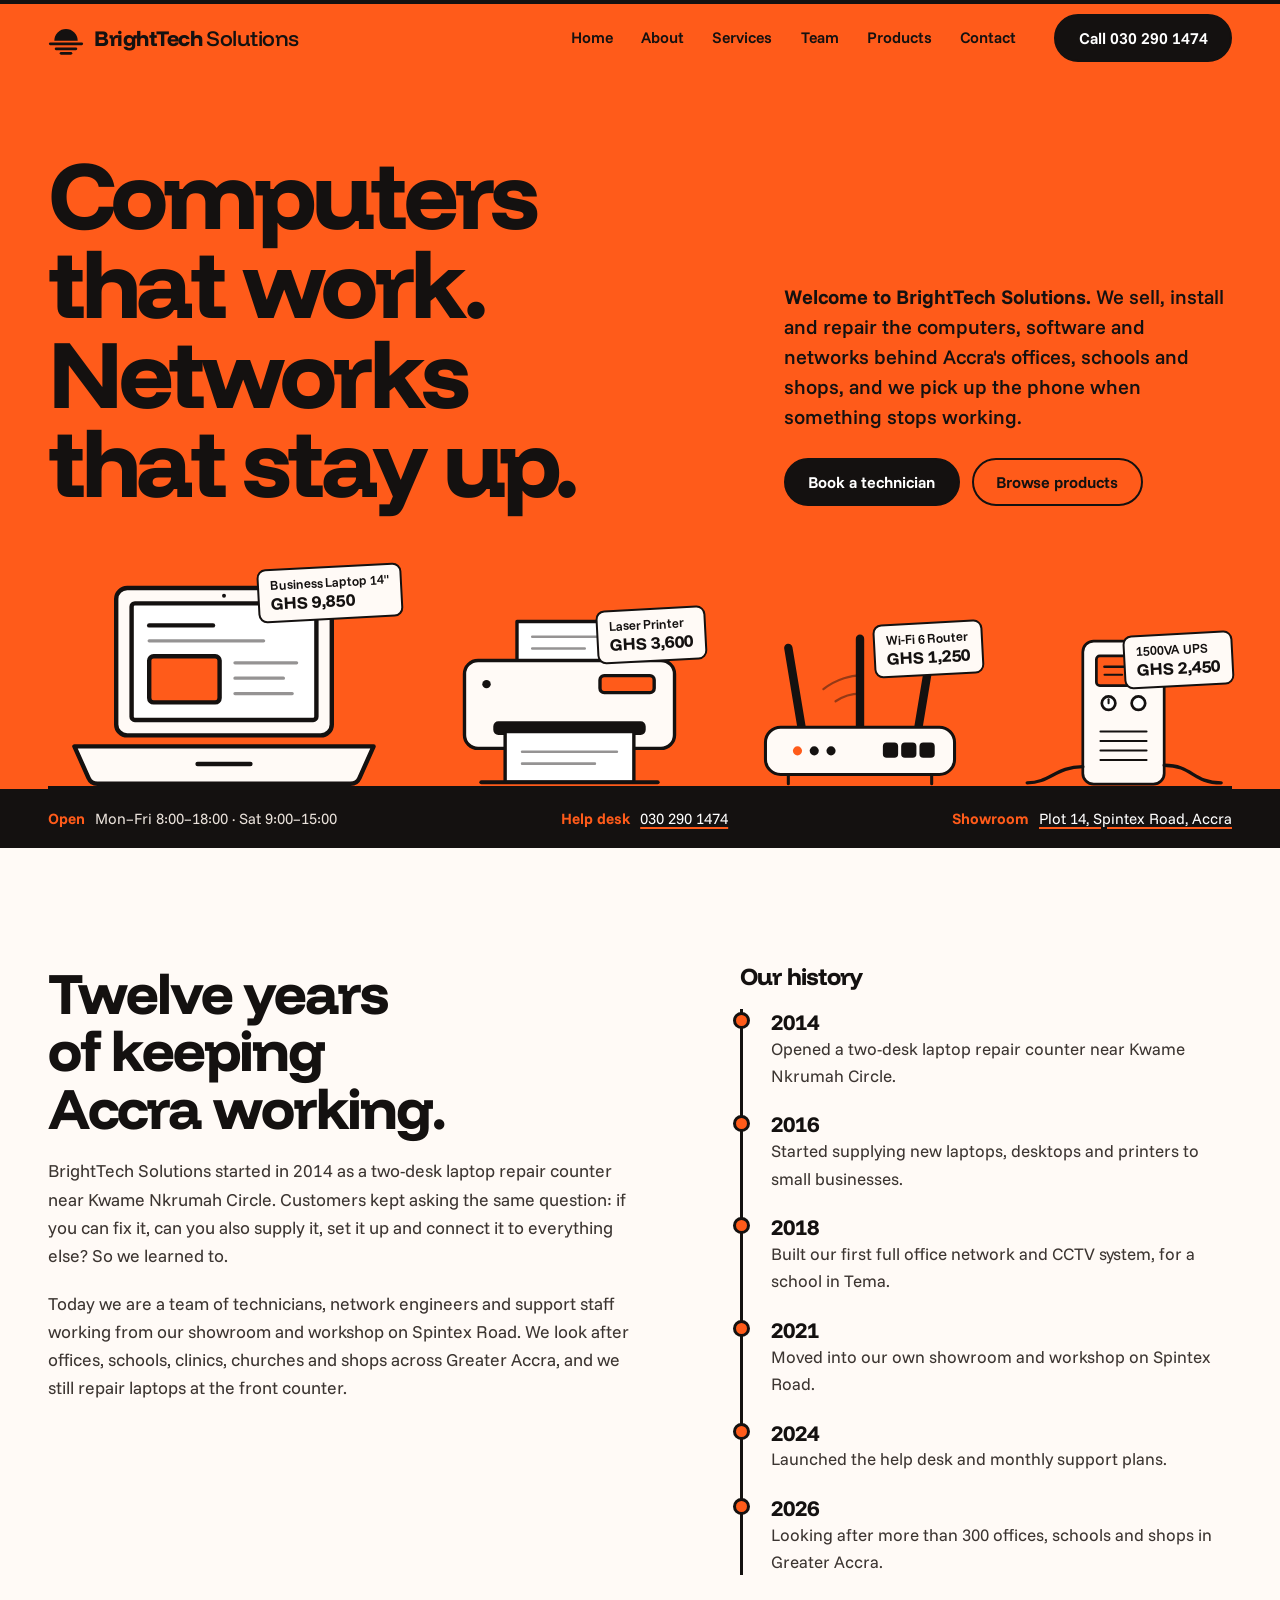
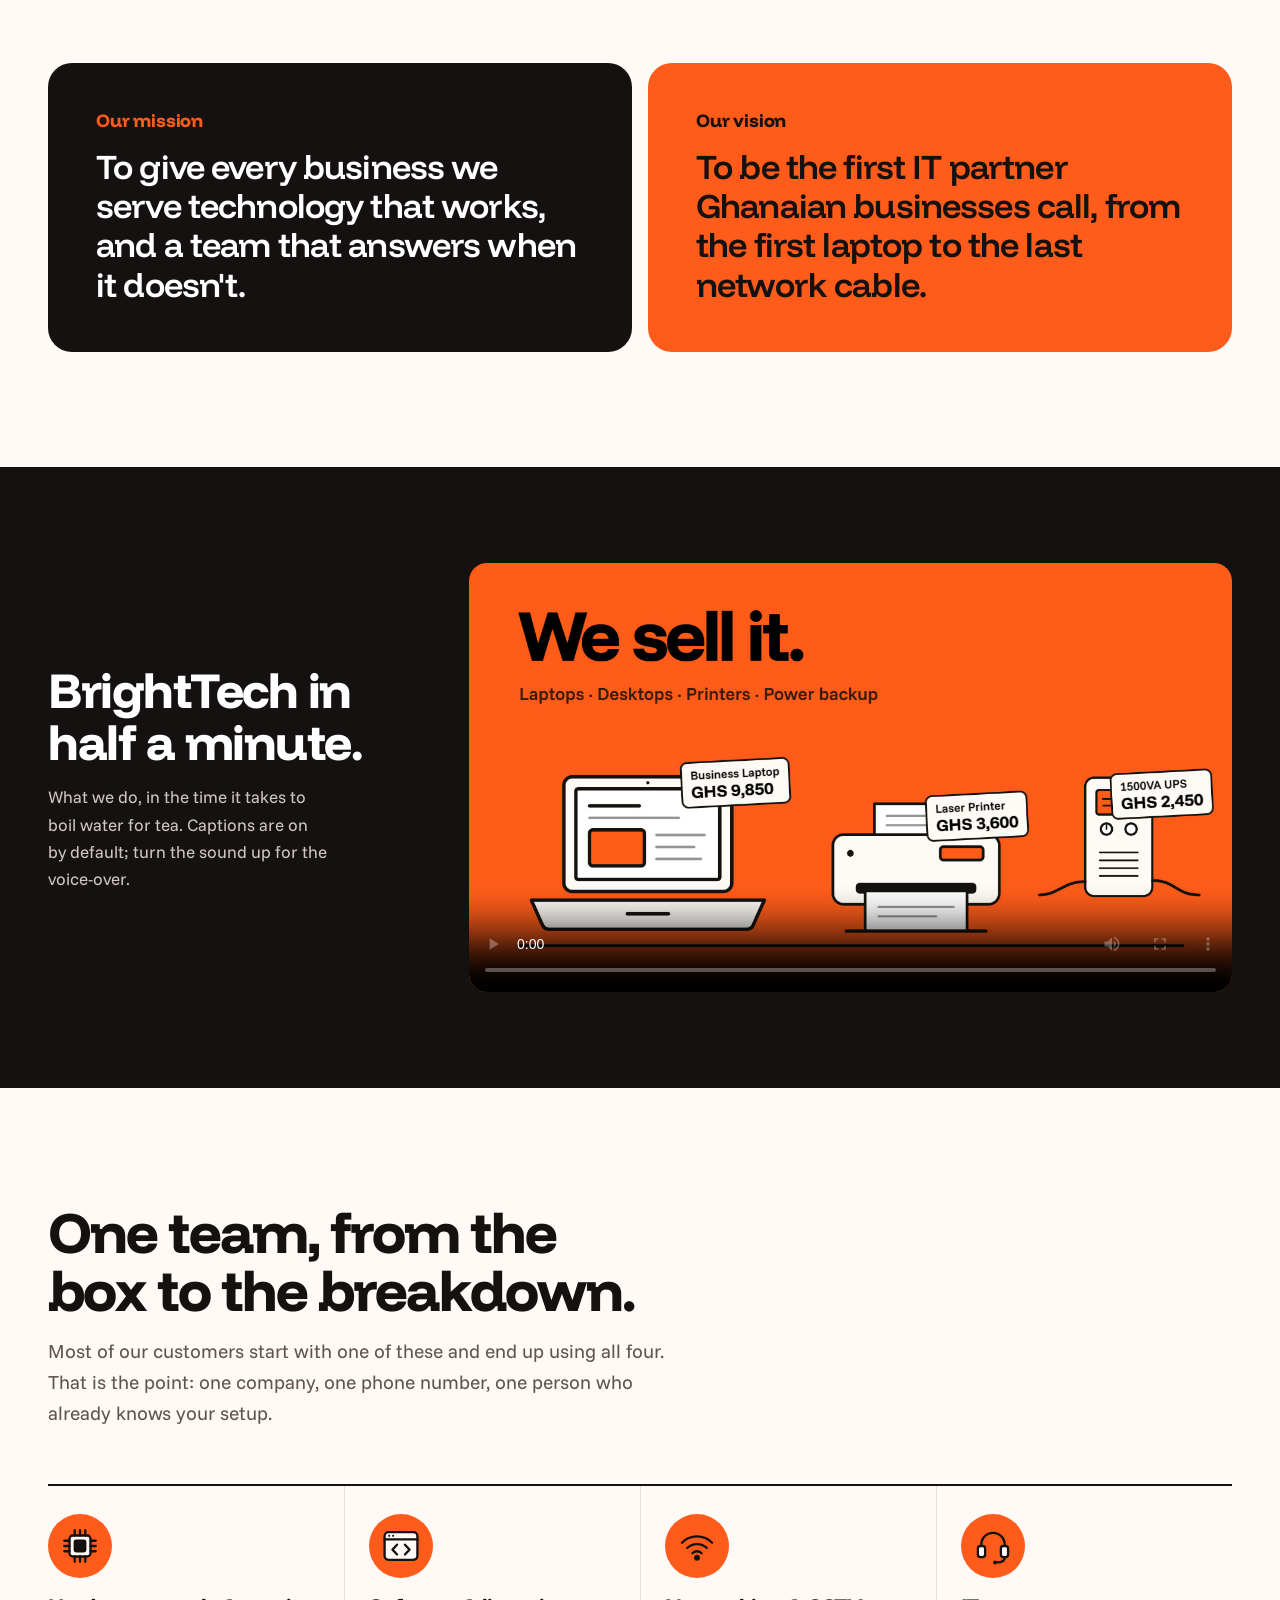
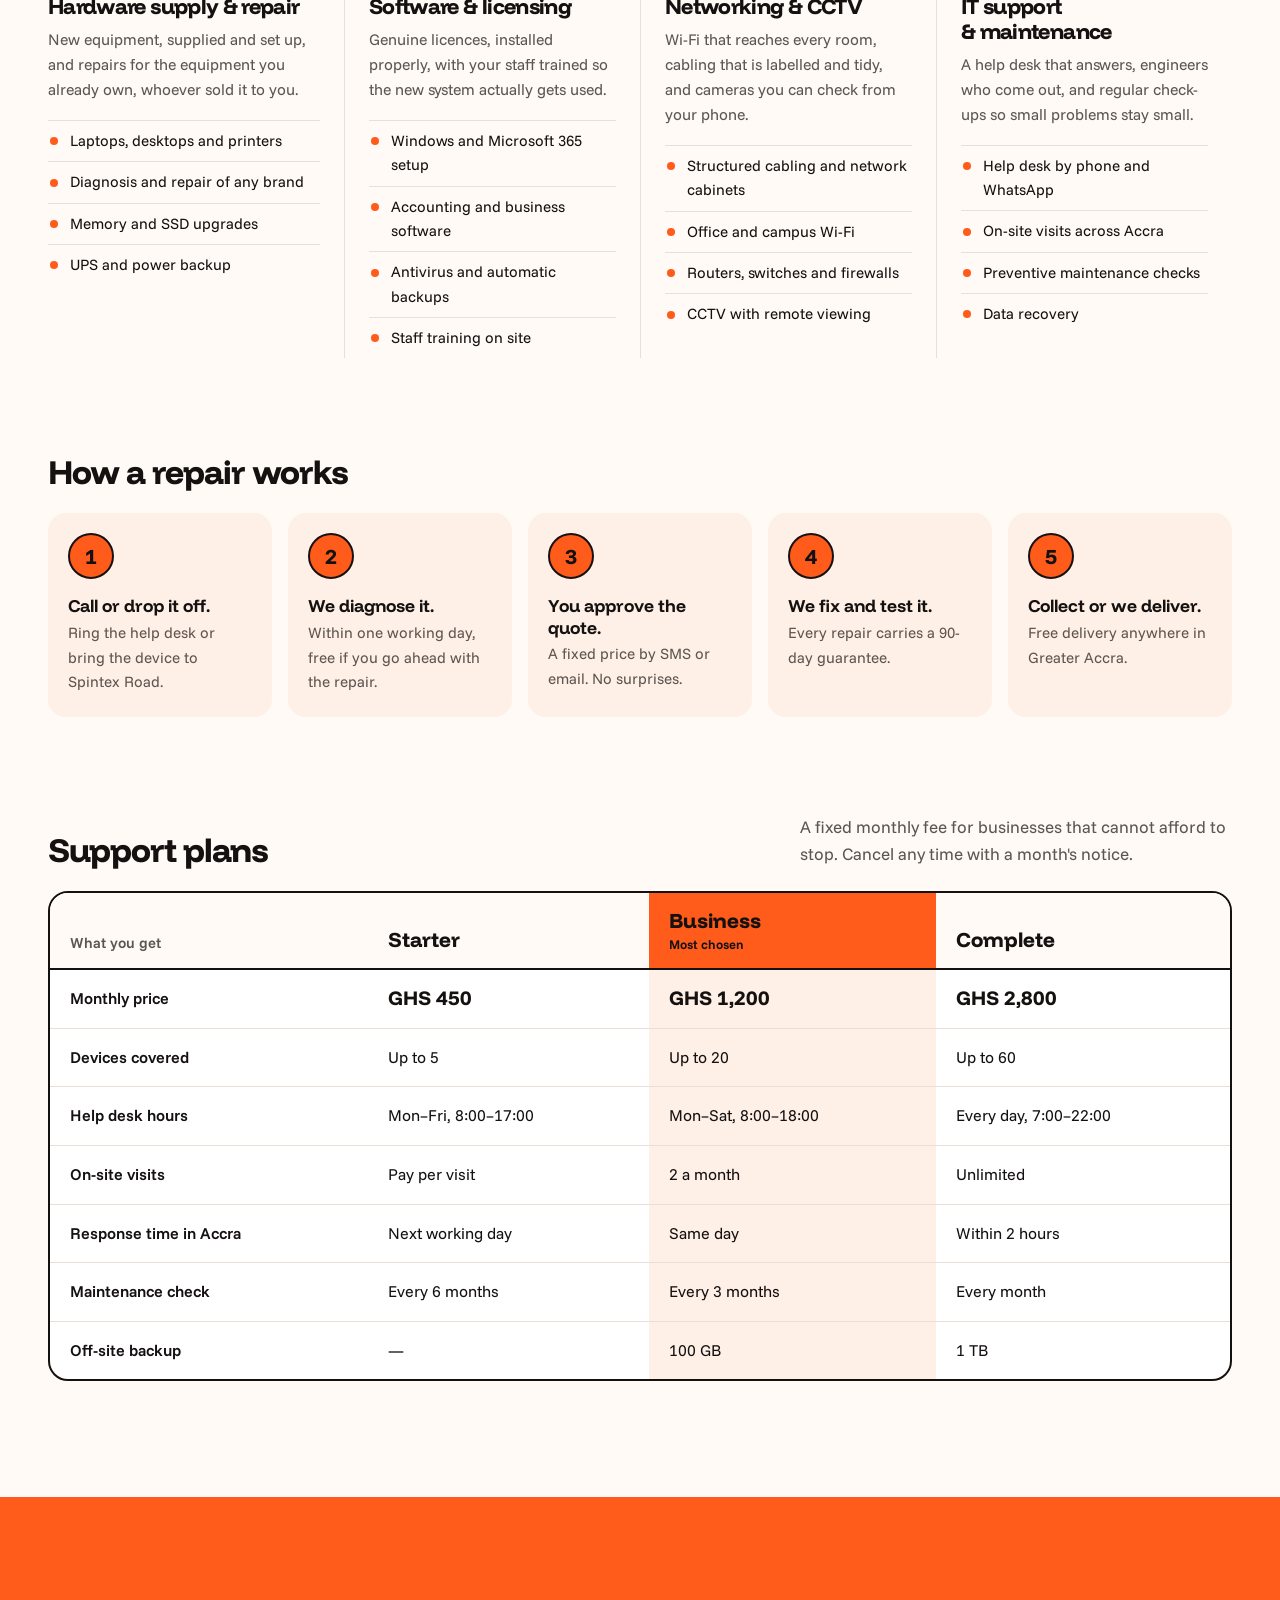
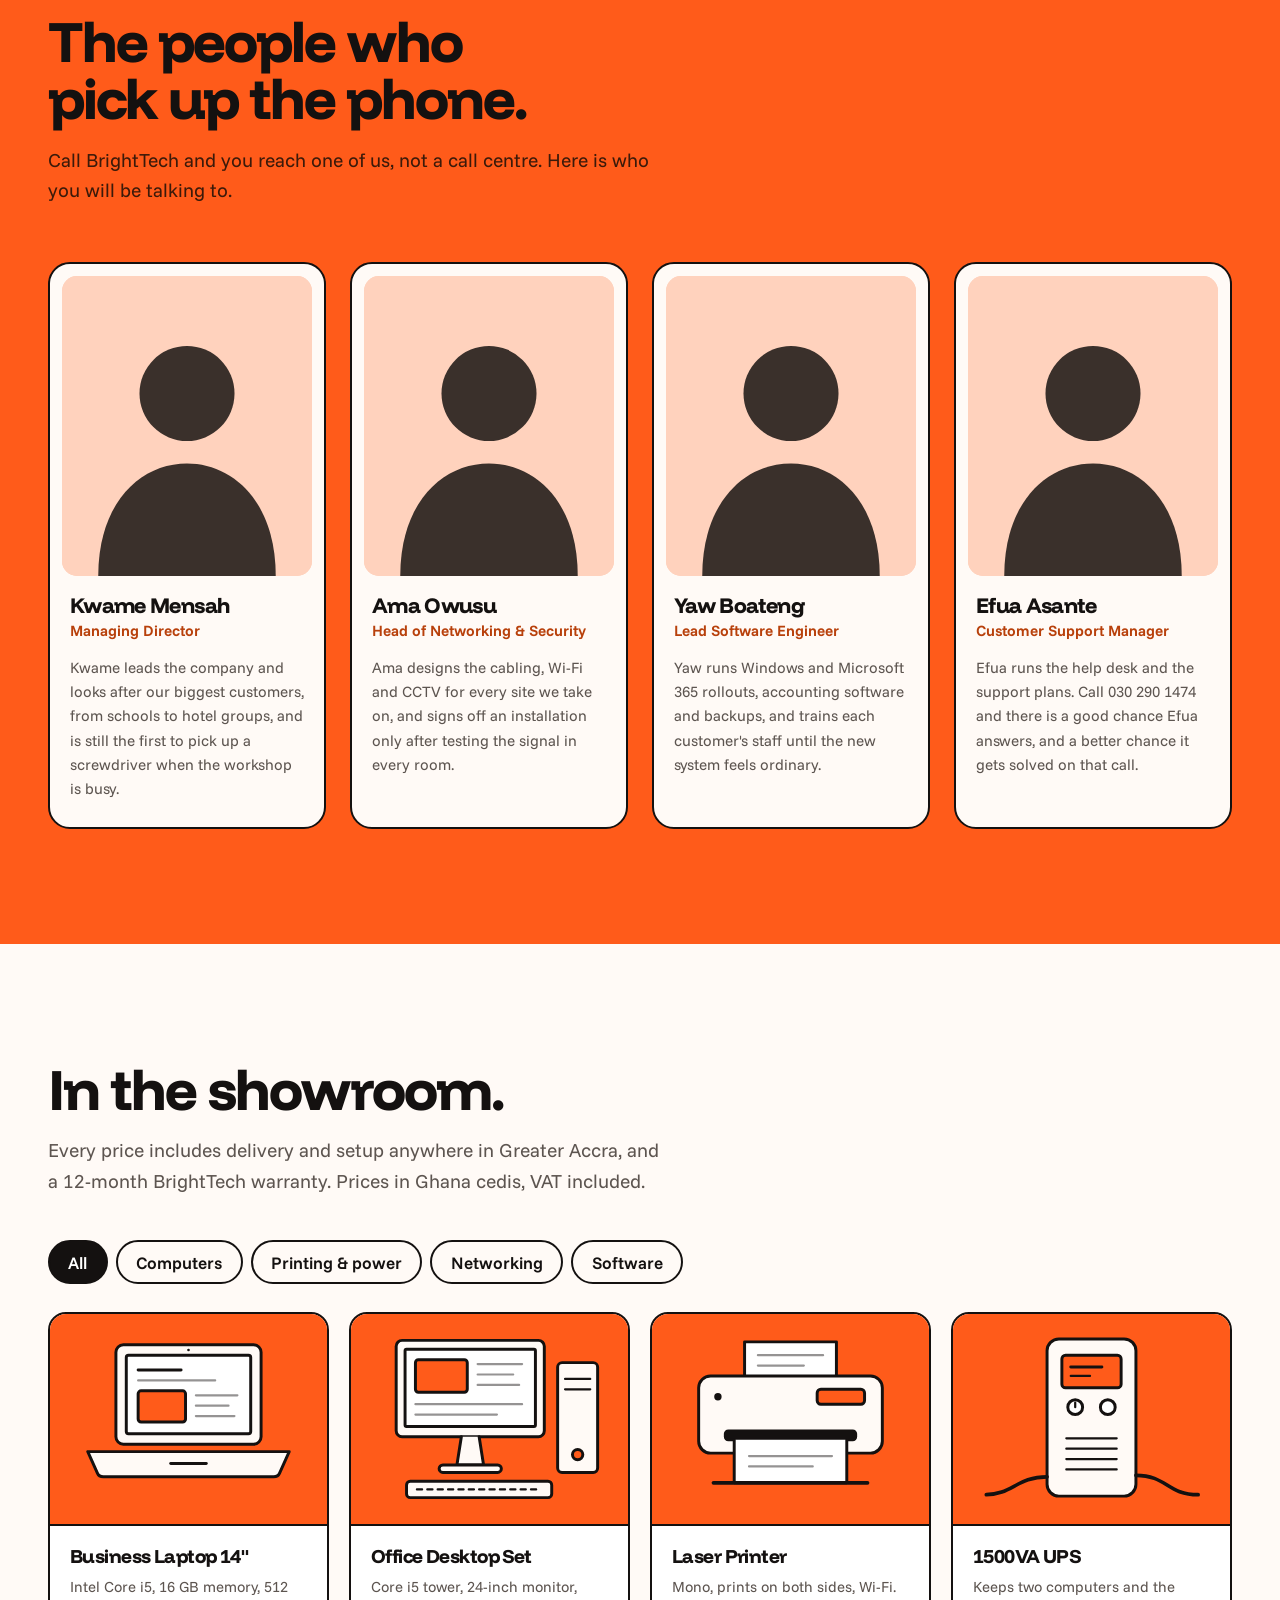
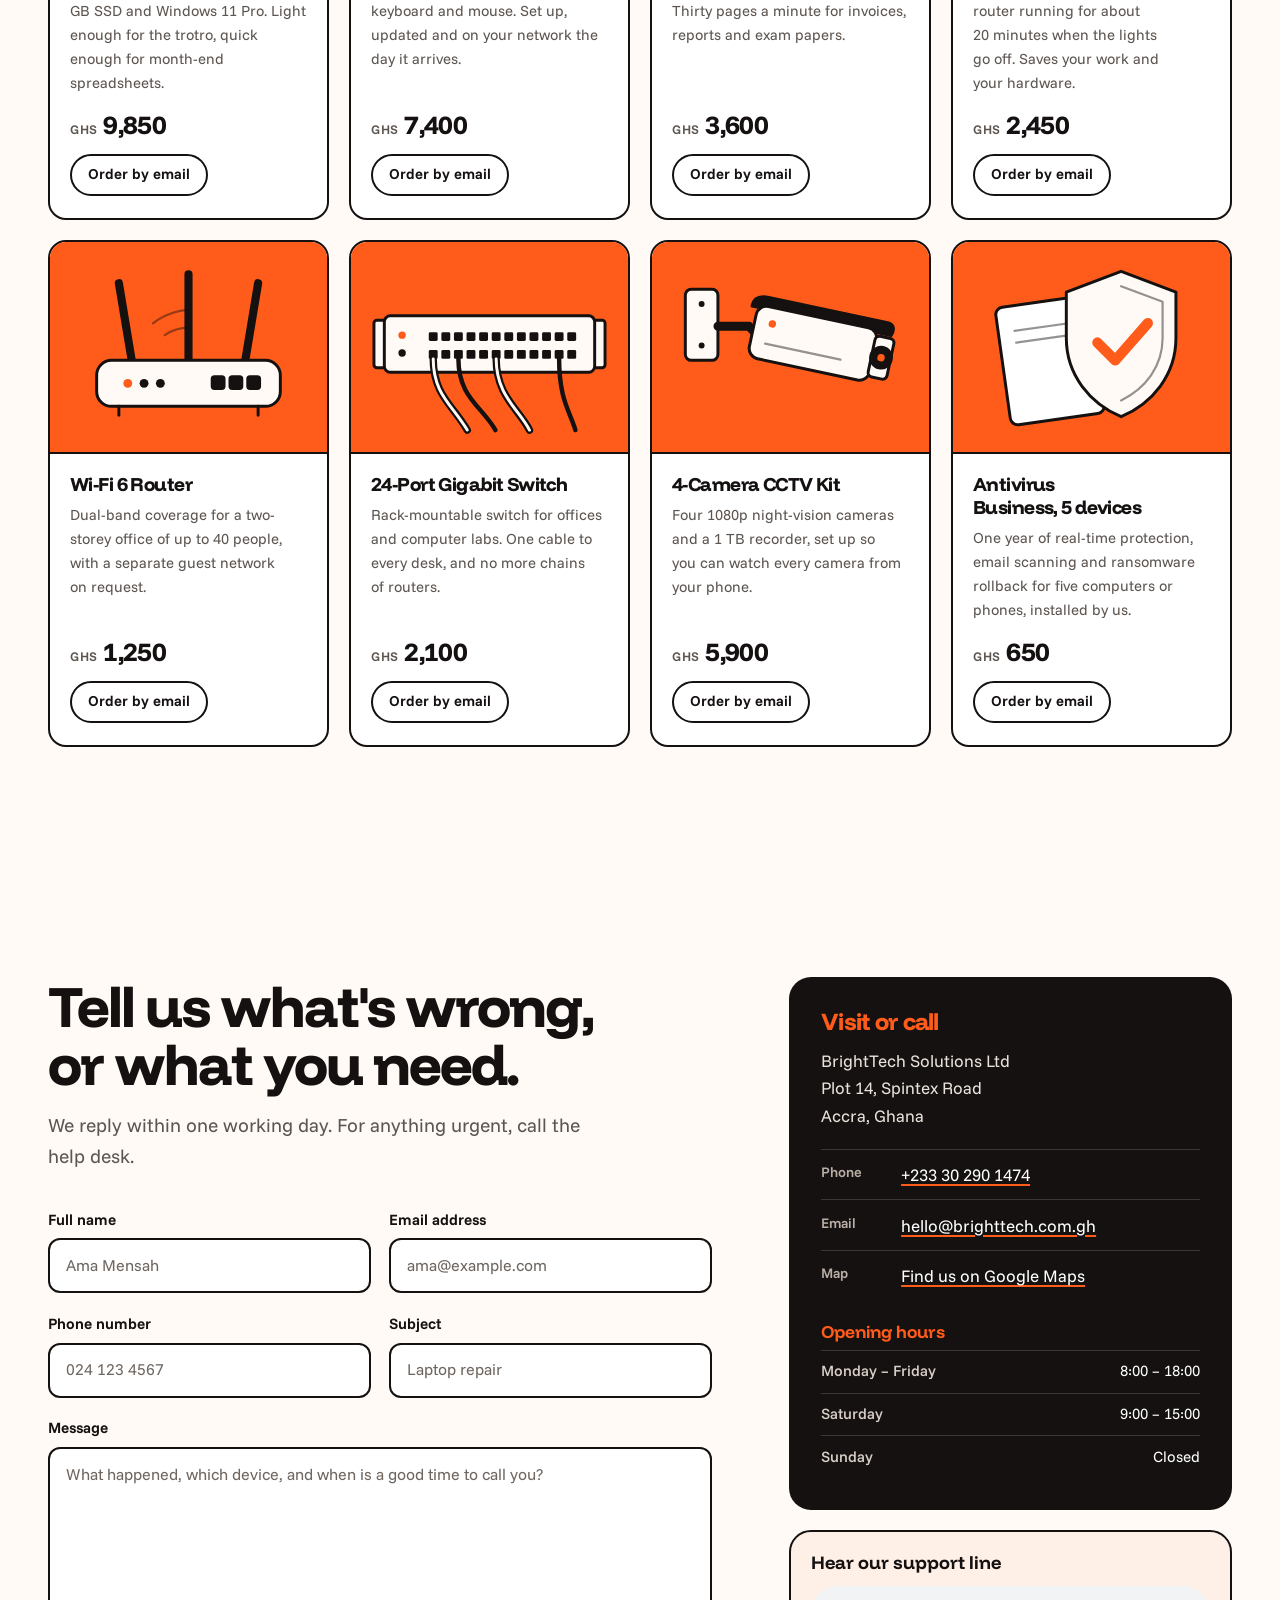
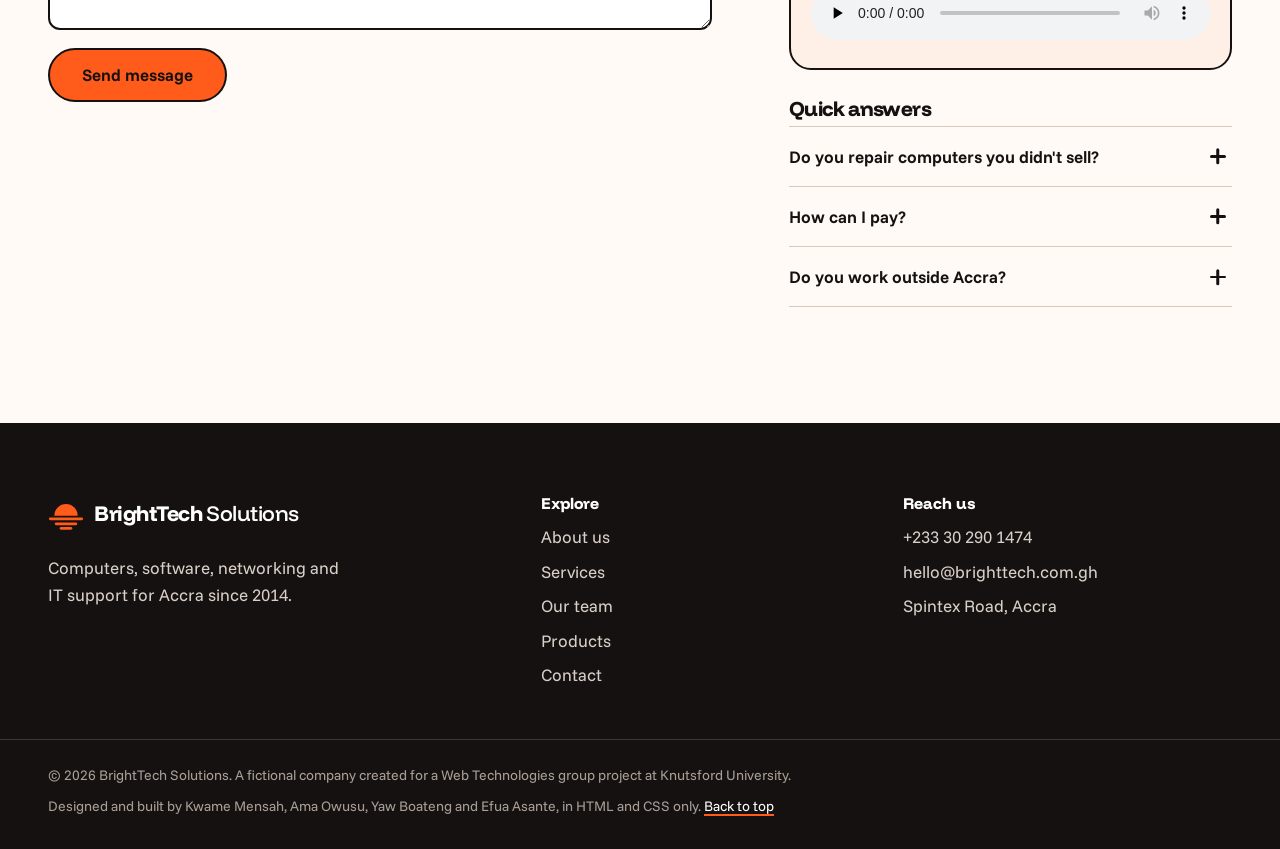
==== index.html @ f22df832 "Add the page structure: home, about, services, team, products and contact sections, and the thank-yo" ====
<!DOCTYPE html>
<html lang="en">
<head>
  <meta charset="utf-8">
  <meta name="viewport" content="width=device-width, initial-scale=1">
  <title>BrightTech Solutions | Computers, networks and IT support in Accra</title>
  <meta name="description" content="BrightTech Solutions sells, installs and repairs computers, software, networks and CCTV for offices, schools and shops across Accra, Ghana.">
  <meta name="theme-color" content="#ff5b1a">
  <link rel="icon" href="favicon.svg" type="image/svg+xml">
  <link rel="stylesheet" href="style.css">
</head>
<body>
  <a class="skip-link" href="#main">Skip to content</a>
  <div class="scroll-progress" aria-hidden="true"></div>

  <!-- ============ HEADER & NAVIGATION ============ -->
  <header class="site-header">
    <div class="wrap header-bar">
      <a class="brand" href="#home">
        <img src="images/logo.svg" alt="BrightTech Solutions logo" width="36" height="36">
        <span class="brand-name">BrightTech <span>Solutions</span></span>
      </a>

      <!-- The checkbox drives the mobile menu with CSS only (see "Mobile menu" in style.css) -->
      <input class="menu-toggle" type="checkbox" id="menu-toggle">
      <label class="menu-button" for="menu-toggle"><span class="menu-icon" aria-hidden="true"></span><span class="visually-hidden">Menu</span></label>

      <nav class="site-nav" aria-label="Main">
        <ul>
          <li><a href="#home">Home</a></li>
          <li><a href="#about">About</a></li>
          <li><a href="#services">Services</a></li>
          <li><a href="#team">Team</a></li>
          <li><a href="#products">Products</a></li>
          <li><a href="#contact">Contact</a></li>
        </ul>
      </nav>

      <a class="btn btn-ink header-call" href="tel:+233302901474">Call 030 290 1474</a>
    </div>
  </header>

  <main id="main">

    <!-- ============ 1. HOME ============ -->
    <section class="hero field" id="home">
      <div class="wrap">
        <div class="hero-top">
          <h1>Computers that work. Networks that stay up.</h1>
          <div class="hero-intro">
            <p class="hero-lead"><strong>Welcome to BrightTech Solutions.</strong> We sell, install and repair the computers, software and networks behind Accra's offices, schools and shops, and we pick up the phone when something stops working.</p>
            <div class="actions">
              <a class="btn btn-ink" href="#contact">Book a technician</a>
              <a class="btn btn-line" href="#products">Browse products</a>
            </div>
          </div>
        </div>

        <ul class="shelf" aria-label="Popular products">
          <li class="shelf-item">
            <a href="#products">
              <img src="images/products/laptop.svg" alt="Business laptop" width="320" height="240">
              <span class="price-tag">Business Laptop 14" <b>GHS 9,850</b></span>
            </a>
          </li>
          <li class="shelf-item">
            <a href="#products">
              <img src="images/products/printer.svg" alt="Laser printer" width="320" height="240">
              <span class="price-tag">Laser Printer <b>GHS 3,600</b></span>
            </a>
          </li>
          <li class="shelf-item">
            <a href="#products">
              <img src="images/products/router.svg" alt="Wi-Fi 6 router" width="320" height="240">
              <span class="price-tag">Wi-Fi 6 Router <b>GHS 1,250</b></span>
            </a>
          </li>
          <li class="shelf-item">
            <a href="#products">
              <img src="images/products/ups.svg" alt="1500VA UPS power backup" width="320" height="240">
              <span class="price-tag">1500VA UPS <b>GHS 2,450</b></span>
            </a>
          </li>
        </ul>
      </div>
    </section>

    <div class="info-band">
      <ul class="wrap">
        <li><span>Open</span> Mon–Fri 8:00–18:00 · Sat 9:00–15:00</li>
        <li><span>Help desk</span> <a href="tel:+233302901474">030 290 1474</a></li>
        <li><span>Showroom</span> <a href="https://www.google.com/maps/search/?api=1&amp;query=Spintex+Road+Accra+Ghana" target="_blank" rel="noopener">Plot 14, Spintex Road, Accra</a></li>
      </ul>
    </div>

    <!-- ============ 2. ABOUT US ============ -->
    <section class="section" id="about">
      <div class="wrap about">
        <div class="about-story">
          <h2>Twelve years of keeping Accra working.</h2>
          <p>BrightTech Solutions started in 2014 as a two-desk laptop repair counter near Kwame Nkrumah Circle. Customers kept asking the same question: if you can fix it, can you also supply it, set it up and connect it to everything else? So we learned to.</p>
          <p>Today we are a team of technicians, network engineers and support staff working from our showroom and workshop on Spintex Road. We look after offices, schools, clinics, churches and shops across Greater Accra, and we still repair laptops at the front counter.</p>
        </div>

        <div class="about-history">
          <h3>Our history</h3>
          <ol class="timeline">
            <li><span class="year">2014</span> Opened a two-desk laptop repair counter near Kwame Nkrumah Circle.</li>
            <li><span class="year">2016</span> Started supplying new laptops, desktops and printers to small businesses.</li>
            <li><span class="year">2018</span> Built our first full office network and CCTV system, for a school in Tema.</li>
            <li><span class="year">2021</span> Moved into our own showroom and workshop on Spintex Road.</li>
            <li><span class="year">2024</span> Launched the help desk and monthly support plans.</li>
            <li><span class="year">2026</span> Looking after more than 300 offices, schools and shops in Greater Accra.</li>
          </ol>
        </div>
      </div>

      <div class="wrap mission-vision">
        <article class="statement statement-ink">
          <h3>Our mission</h3>
          <p>To give every business we serve technology that works, and a team that answers when it doesn't.</p>
        </article>
        <article class="statement statement-sun">
          <h3>Our vision</h3>
          <p>To be the first IT partner Ghanaian businesses call, from the first laptop to the last network cable.</p>
        </article>
      </div>
    </section>

    <!-- ============ VIDEO ============ -->
    <section class="film" aria-labelledby="film-title">
      <div class="wrap film-grid">
        <div class="film-text">
          <h2 id="film-title">BrightTech in half a minute.</h2>
          <p>What we do, in the time it takes to boil water for tea. Captions are on by default; turn the sound up for the voice-over.</p>
        </div>
        <video class="film-video" controls preload="metadata" width="1280" height="720" poster="media/brighttech-film-poster.jpg">
          <source src="media/brighttech-film.mp4" type="video/mp4">
          <track kind="captions" src="media/brighttech-film.vtt" srclang="en" label="English" default>
          Your browser cannot play this video. <a href="media/brighttech-film.mp4">Download the video</a> instead.
        </video>
      </div>
    </section>

    <!-- ============ 3. SERVICES ============ -->
    <section class="section" id="services">
      <div class="wrap">
        <h2 class="section-title">One team, from the box to the breakdown.</h2>
        <p class="section-lead">Most of our customers start with one of these and end up using all four. That is the point: one company, one phone number, one person who already knows your setup.</p>

        <div class="services">
          <article class="service">
            <span class="service-icon"><img src="images/icons/hardware.svg" alt="" width="64" height="64"></span>
            <h3>Hardware supply &amp; repair</h3>
            <p>New equipment, supplied and set up, and repairs for the equipment you already own, whoever sold it to you.</p>
            <ul>
              <li>Laptops, desktops and printers</li>
              <li>Diagnosis and repair of any brand</li>
              <li>Memory and SSD upgrades</li>
              <li>UPS and power backup</li>
            </ul>
          </article>
          <article class="service">
            <span class="service-icon"><img src="images/icons/software.svg" alt="" width="64" height="64"></span>
            <h3>Software &amp; licensing</h3>
            <p>Genuine licences, installed properly, with your staff trained so the new system actually gets used.</p>
            <ul>
              <li>Windows and Microsoft 365 setup</li>
              <li>Accounting and business software</li>
              <li>Antivirus and automatic backups</li>
              <li>Staff training on site</li>
            </ul>
          </article>
          <article class="service">
            <span class="service-icon"><img src="images/icons/networking.svg" alt="" width="64" height="64"></span>
            <h3>Networking &amp; CCTV</h3>
            <p>Wi-Fi that reaches every room, cabling that is labelled and tidy, and cameras you can check from your phone.</p>
            <ul>
              <li>Structured cabling and network cabinets</li>
              <li>Office and campus Wi-Fi</li>
              <li>Routers, switches and firewalls</li>
              <li>CCTV with remote viewing</li>
            </ul>
          </article>
          <article class="service">
            <span class="service-icon"><img src="images/icons/support.svg" alt="" width="64" height="64"></span>
            <h3>IT support &amp; maintenance</h3>
            <p>A help desk that answers, engineers who come out, and regular check-ups so small problems stay small.</p>
            <ul>
              <li>Help desk by phone and WhatsApp</li>
              <li>On-site visits across Accra</li>
              <li>Preventive maintenance checks</li>
              <li>Data recovery</li>
            </ul>
          </article>
        </div>

        <div class="repair">
          <h3>How a repair works</h3>
          <ol class="steps">
            <li><strong>Call or drop it off.</strong> Ring the help desk or bring the device to Spintex Road.</li>
            <li><strong>We diagnose it.</strong> Within one working day, free if you go ahead with the repair.</li>
            <li><strong>You approve the quote.</strong> A fixed price by SMS or email. No surprises.</li>
            <li><strong>We fix and test it.</strong> Every repair carries a 90-day guarantee.</li>
            <li><strong>Collect or we deliver.</strong> Free delivery anywhere in Greater Accra.</li>
          </ol>
        </div>

        <div class="plans">
          <div class="plans-head">
            <h3>Support plans</h3>
            <p>A fixed monthly fee for businesses that cannot afford to stop. Cancel any time with a month's notice.</p>
          </div>
          <p class="plans-hint">Swipe the table sideways to compare all three plans.</p>
          <div class="table-scroll" tabindex="0" role="region" aria-label="Support plans comparison">
            <table class="plans-table">
              <caption class="visually-hidden">BrightTech support plans compared</caption>
              <thead>
                <tr>
                  <th scope="col">What you get</th>
                  <th scope="col">Starter</th>
                  <th scope="col" class="is-popular">Business <span>Most chosen</span></th>
                  <th scope="col">Complete</th>
                </tr>
              </thead>
              <tbody>
                <tr><th scope="row">Monthly price</th><td class="num">GHS 450</td><td class="num is-popular">GHS 1,200</td><td class="num">GHS 2,800</td></tr>
                <tr><th scope="row">Devices covered</th><td>Up to 5</td><td class="is-popular">Up to 20</td><td>Up to 60</td></tr>
                <tr><th scope="row">Help desk hours</th><td>Mon–Fri, 8:00–17:00</td><td class="is-popular">Mon–Sat, 8:00–18:00</td><td>Every day, 7:00–22:00</td></tr>
                <tr><th scope="row">On-site visits</th><td>Pay per visit</td><td class="is-popular">2 a month</td><td>Unlimited</td></tr>
                <tr><th scope="row">Response time in Accra</th><td>Next working day</td><td class="is-popular">Same day</td><td>Within 2 hours</td></tr>
                <tr><th scope="row">Maintenance check</th><td>Every 6 months</td><td class="is-popular">Every 3 months</td><td>Every month</td></tr>
                <tr><th scope="row">Off-site backup</th><td><span aria-hidden="true">—</span><span class="visually-hidden">Not included</span></td><td class="is-popular">100 GB</td><td>1 TB</td></tr>
              </tbody>
            </table>
          </div>
        </div>
      </div>
    </section>

    <!-- ============ 4. OUR TEAM ============ -->
    <section class="section field" id="team">
      <div class="wrap">
        <h2 class="section-title">The people who pick up the phone.</h2>
        <p class="section-lead">Call BrightTech and you reach one of us, not a call centre. Here is who you will be talking to.</p>

        <div class="team">
          <article class="member">
            <img src="images/team/member-1.svg" alt="Portrait of Kwame Mensah" width="400" height="480" loading="lazy">
            <h3>Kwame Mensah</h3>
            <p class="role">Managing Director</p>
            <p>Kwame leads the company and looks after our biggest customers, from schools to hotel groups, and is still the first to pick up a screwdriver when the workshop is busy.</p>
          </article>
          <article class="member">
            <img src="images/team/member-2.svg" alt="Portrait of Ama Owusu" width="400" height="480" loading="lazy">
            <h3>Ama Owusu</h3>
            <p class="role">Head of Networking &amp; Security</p>
            <p>Ama designs the cabling, Wi-Fi and CCTV for every site we take on, and signs off an installation only after testing the signal in every room.</p>
          </article>
          <article class="member">
            <img src="images/team/member-3.svg" alt="Portrait of Yaw Boateng" width="400" height="480" loading="lazy">
            <h3>Yaw Boateng</h3>
            <p class="role">Lead Software Engineer</p>
            <p>Yaw runs Windows and Microsoft 365 rollouts, accounting software and backups, and trains each customer's staff until the new system feels ordinary.</p>
          </article>
          <article class="member">
            <img src="images/team/member-4.svg" alt="Portrait of Efua Asante" width="400" height="480" loading="lazy">
            <h3>Efua Asante</h3>
            <p class="role">Customer Support Manager</p>
            <p>Efua runs the help desk and the support plans. Call 030 290 1474 and there is a good chance Efua answers, and a better chance it gets solved on that call.</p>
          </article>
        </div>
      </div>
    </section>

    <!-- ============ 5. PRODUCTS ============ -->
    <section class="section" id="products">
      <div class="wrap">
        <h2 class="section-title">In the showroom.</h2>
        <p class="section-lead">Every price includes delivery and setup anywhere in Greater Accra, and a 12-month BrightTech warranty. Prices in Ghana cedis, VAT included.</p>

        <div class="catalogue">
          <!-- CSS-only filter: each radio button hides the other categories (see "Product filter" in style.css) -->
          <fieldset class="filters">
            <legend class="visually-hidden">Show products</legend>
            <input type="radio" name="product-filter" id="filter-all" checked>
            <label for="filter-all">All</label>
            <input type="radio" name="product-filter" id="filter-computers">
            <label for="filter-computers">Computers</label>
            <input type="radio" name="product-filter" id="filter-power">
            <label for="filter-power">Printing &amp; power</label>
            <input type="radio" name="product-filter" id="filter-network">
            <label for="filter-network">Networking</label>
            <input type="radio" name="product-filter" id="filter-software">
            <label for="filter-software">Software</label>
          </fieldset>

          <ul class="product-grid">
            <li class="product cat-computers">
              <div class="product-image"><img src="images/products/laptop.svg" alt="Business laptop" width="320" height="240" loading="lazy"></div>
              <div class="product-body">
                <h3>Business Laptop 14"</h3>
                <p>Intel Core i5, 16 GB memory, 512 GB SSD and Windows 11 Pro. Light enough for the trotro, quick enough for month-end spreadsheets.</p>
                <p class="price"><span>GHS</span> 9,850</p>
                <a class="btn btn-small" href="mailto:sales@brighttech.com.gh?subject=Order%3A%20Business%20Laptop%2014%22">Order by email</a>
              </div>
            </li>
            <li class="product cat-computers">
              <div class="product-image"><img src="images/products/desktop.svg" alt="Office desktop computer with monitor and keyboard" width="320" height="240" loading="lazy"></div>
              <div class="product-body">
                <h3>Office Desktop Set</h3>
                <p>Core i5 tower, 24-inch monitor, keyboard and mouse. Set up, updated and on your network the day it arrives.</p>
                <p class="price"><span>GHS</span> 7,400</p>
                <a class="btn btn-small" href="mailto:sales@brighttech.com.gh?subject=Order%3A%20Office%20Desktop%20Set">Order by email</a>
              </div>
            </li>
            <li class="product cat-power">
              <div class="product-image"><img src="images/products/printer.svg" alt="Laser printer" width="320" height="240" loading="lazy"></div>
              <div class="product-body">
                <h3>Laser Printer</h3>
                <p>Mono, prints on both sides, Wi-Fi. Thirty pages a minute for invoices, reports and exam papers.</p>
                <p class="price"><span>GHS</span> 3,600</p>
                <a class="btn btn-small" href="mailto:sales@brighttech.com.gh?subject=Order%3A%20Laser%20Printer">Order by email</a>
              </div>
            </li>
            <li class="product cat-power">
              <div class="product-image"><img src="images/products/ups.svg" alt="UPS power backup unit" width="320" height="240" loading="lazy"></div>
              <div class="product-body">
                <h3>1500VA UPS</h3>
                <p>Keeps two computers and the router running for about 20 minutes when the lights go off. Saves your work and your hardware.</p>
                <p class="price"><span>GHS</span> 2,450</p>
                <a class="btn btn-small" href="mailto:sales@brighttech.com.gh?subject=Order%3A%201500VA%20UPS">Order by email</a>
              </div>
            </li>
            <li class="product cat-network">
              <div class="product-image"><img src="images/products/router.svg" alt="Wi-Fi 6 router with three antennas" width="320" height="240" loading="lazy"></div>
              <div class="product-body">
                <h3>Wi-Fi 6 Router</h3>
                <p>Dual-band coverage for a two-storey office of up to 40 people, with a separate guest network on request.</p>
                <p class="price"><span>GHS</span> 1,250</p>
                <a class="btn btn-small" href="mailto:sales@brighttech.com.gh?subject=Order%3A%20Wi-Fi%206%20Router">Order by email</a>
              </div>
            </li>
            <li class="product cat-network">
              <div class="product-image"><img src="images/products/switch.svg" alt="24-port network switch with cables" width="320" height="240" loading="lazy"></div>
              <div class="product-body">
                <h3>24-Port Gigabit Switch</h3>
                <p>Rack-mountable switch for offices and computer labs. One cable to every desk, and no more chains of routers.</p>
                <p class="price"><span>GHS</span> 2,100</p>
                <a class="btn btn-small" href="mailto:sales@brighttech.com.gh?subject=Order%3A%2024-Port%20Gigabit%20Switch">Order by email</a>
              </div>
            </li>
            <li class="product cat-network">
              <div class="product-image"><img src="images/products/cctv.svg" alt="Wall-mounted CCTV camera" width="320" height="240" loading="lazy"></div>
              <div class="product-body">
                <h3>4-Camera CCTV Kit</h3>
                <p>Four 1080p night-vision cameras and a 1 TB recorder, set up so you can watch every camera from your phone.</p>
                <p class="price"><span>GHS</span> 5,900</p>
                <a class="btn btn-small" href="mailto:sales@brighttech.com.gh?subject=Order%3A%204-Camera%20CCTV%20Kit">Order by email</a>
              </div>
            </li>
            <li class="product cat-software">
              <div class="product-image"><img src="images/products/antivirus.svg" alt="Security shield with a tick, for antivirus software" width="320" height="240" loading="lazy"></div>
              <div class="product-body">
                <h3>Antivirus Business, 5 devices</h3>
                <p>One year of real-time protection, email scanning and ransomware rollback for five computers or phones, installed by us.</p>
                <p class="price"><span>GHS</span> 650</p>
                <a class="btn btn-small" href="mailto:sales@brighttech.com.gh?subject=Order%3A%20Antivirus%20Business">Order by email</a>
              </div>
            </li>
          </ul>
        </div>
      </div>
    </section>

    <!-- ============ 6. CONTACT US ============ -->
    <section class="section contact-section" id="contact">
      <div class="wrap contact">
        <div class="contact-main">
          <h2 class="section-title">Tell us what's wrong, or what you need.</h2>
          <p class="section-lead">We reply within one working day. For anything urgent, call the help desk.</p>

          <form class="contact-form" action="thanks.html" method="get">
            <div class="form-row">
              <div class="form-field">
                <label for="name">Full name</label>
                <input id="name" name="name" type="text" autocomplete="name" required minlength="2" placeholder="Ama Mensah">
                <p class="field-error">Please tell us your name.</p>
              </div>
              <div class="form-field">
                <label for="email">Email address</label>
                <input id="email" name="email" type="email" autocomplete="email" required placeholder="ama@example.com">
                <p class="field-error">Enter an email address like name@example.com.</p>
              </div>
            </div>
            <div class="form-row">
              <div class="form-field">
                <label for="phone">Phone number</label>
                <input id="phone" name="phone" type="tel" autocomplete="tel" required pattern="[0-9+ ]{10,16}" placeholder="024 123 4567">
                <p class="field-error">Enter a phone number of at least 10 digits.</p>
              </div>
              <div class="form-field">
                <label for="subject">Subject</label>
                <input id="subject" name="subject" type="text" list="subject-ideas" required placeholder="Laptop repair">
                <datalist id="subject-ideas">
                  <option value="Buying a product"></option>
                  <option value="Laptop or desktop repair"></option>
                  <option value="Wi-Fi, cabling or CCTV"></option>
                  <option value="Support plan"></option>
                  <option value="Something else"></option>
                </datalist>
                <p class="field-error">Give your message a subject.</p>
              </div>
            </div>
            <div class="form-field">
              <label for="message">Message</label>
              <textarea id="message" name="message" rows="6" required minlength="10" placeholder="What happened, which device, and when is a good time to call you?"></textarea>
              <p class="field-error">Tell us a little more (at least 10 characters).</p>
            </div>
            <button class="btn btn-sun" type="submit">Send message</button>
          </form>
        </div>

        <aside class="contact-side" aria-label="Contact details">
          <div class="contact-card">
            <h3>Visit or call</h3>
            <address>
              BrightTech Solutions Ltd<br>
              Plot 14, Spintex Road<br>
              Accra, Ghana
            </address>
            <ul class="contact-links">
              <li><span>Phone</span><a href="tel:+233302901474">+233 30 290 1474</a></li>
              <li><span>Email</span><a href="mailto:hello@brighttech.com.gh">hello@brighttech.com.gh</a></li>
              <li><span>Map</span><a href="https://www.google.com/maps/search/?api=1&amp;query=Spintex+Road+Accra+Ghana" target="_blank" rel="noopener">Find us on Google Maps</a></li>
            </ul>

            <table class="hours">
              <caption>Opening hours</caption>
              <tbody>
                <tr><th scope="row">Monday – Friday</th><td>8:00 – 18:00</td></tr>
                <tr><th scope="row">Saturday</th><td>9:00 – 15:00</td></tr>
                <tr><th scope="row">Sunday</th><td>Closed</td></tr>
              </tbody>
            </table>
          </div>

          <figure class="support-line">
            <figcaption>Hear our support line</figcaption>
            <audio controls preload="none" src="media/support-line.mp3">
              <a href="media/support-line.mp3">Download the support line greeting</a>
            </audio>
          </figure>

          <div class="faq">
            <h3>Quick answers</h3>
            <details>
              <summary>Do you repair computers you didn't sell?</summary>
              <p>Yes. We repair any brand of laptop, desktop or printer, and diagnosis is free if you go ahead with the repair.</p>
            </details>
            <details>
              <summary>How can I pay?</summary>
              <p>Mobile Money, bank transfer, card or cash at the showroom. Businesses on a support plan can pay monthly by invoice.</p>
            </details>
            <details>
              <summary>Do you work outside Accra?</summary>
              <p>Our engineers cover Tema, Kasoa and Aburi every week. For larger projects we travel anywhere in Ghana.</p>
            </details>
          </div>
        </aside>
      </div>
    </section>
  </main>

  <!-- ============ FOOTER ============ -->
  <footer class="site-footer">
    <div class="wrap footer-grid">
      <div class="footer-brand">
        <a class="brand" href="#home">
          <img src="images/logo-light.svg" alt="BrightTech Solutions logo" width="36" height="36">
          <span class="brand-name">BrightTech <span>Solutions</span></span>
        </a>
        <p>Computers, software, networking and IT support for Accra since 2014.</p>
      </div>
      <nav class="footer-nav" aria-label="Footer">
        <h2>Explore</h2>
        <ul>
          <li><a href="#about">About us</a></li>
          <li><a href="#services">Services</a></li>
          <li><a href="#team">Our team</a></li>
          <li><a href="#products">Products</a></li>
          <li><a href="#contact">Contact</a></li>
        </ul>
      </nav>
      <div class="footer-contact">
        <h2>Reach us</h2>
        <ul>
          <li><a href="tel:+233302901474">+233 30 290 1474</a></li>
          <li><a href="mailto:hello@brighttech.com.gh">hello@brighttech.com.gh</a></li>
          <li><a href="https://www.google.com/maps/search/?api=1&amp;query=Spintex+Road+Accra+Ghana" target="_blank" rel="noopener">Spintex Road, Accra</a></li>
        </ul>
      </div>
    </div>
    <div class="wrap footer-base">
      <p>© 2026 BrightTech Solutions. A fictional company created for a Web Technologies group project at Knutsford University.</p>
      <p>Designed and built by Kwame Mensah, Ama Owusu, Yaw Boateng and Efua Asante, in HTML and CSS only. <a href="#home">Back to top</a></p>
    </div>
  </footer>
</body>
</html>
---- style.css ----
/* =========================================================
   BrightTech Solutions — style.css
   HTML and CSS only: no JavaScript, no frameworks, no external files.
   Contents
     1. Fonts and colour tokens
     2. Base elements and browser surfaces
     3. Buttons
     4. Header, navigation and mobile menu
     5. Home (hero and product shelf)
     6. About us
     7. Video
     8. Services, repair steps and support plans table
     9. Our team
    10. Products and the CSS-only filter
    11. Contact form, details, audio and FAQ
    12. Footer
    13. Scroll-driven effects (progressive enhancement)
    14. Responsive layout
    15. Motion preferences
   ========================================================= */


/* ---------- 1. Fonts and colour tokens ---------- */

@font-face {
  font-family: "Funnel Display";
  src: url("fonts/funnel-display.woff2") format("woff2");
  font-weight: 300 800;
  font-display: swap;
}

@font-face {
  font-family: "Funnel Sans";
  src: url("fonts/funnel-sans.woff2") format("woff2");
  font-weight: 300 800;
  font-display: swap;
}

:root {
  /* The brand: one sunny orange, black ink, warm white paper */
  --sun: #ff5b1a;
  --sun-light: #ffd2bd;
  --sun-wash: #fff0e7;
  --sun-text: #b8400b;          /* orange dark enough for small text on paper */
  --ink: #141110;
  --ink-muted: #3b1a0a;         /* secondary text on the orange field */
  --paper: #fffaf6;
  --white: #ffffff;
  --muted: #5d5550;
  --line: #eadfd7;
  --line-dark: rgba(255, 255, 255, 0.16);
  --error: #b42318;

  --font-display: "Funnel Display", "Segoe UI", system-ui, sans-serif;
  --font-body: "Funnel Sans", "Segoe UI", system-ui, sans-serif;

  --radius: 18px;
  --gutter: clamp(16px, 4vw, 48px);
  --section-space: clamp(4rem, 9vw, 7.5rem);
  --ease-out: cubic-bezier(0.16, 1, 0.3, 1);

  accent-color: var(--sun);
  scrollbar-color: var(--ink) var(--paper);
}


/* ---------- 2. Base elements and browser surfaces ---------- */

*,
*::before,
*::after {
  box-sizing: border-box;
}

html {
  scroll-behavior: smooth;
  scroll-padding-top: 77px;   /* the sticky header's height, so a jump lands just below it */
  -webkit-text-size-adjust: 100%;
}

body {
  margin: 0;
  background: var(--paper);
  color: var(--ink);
  font: 400 1.0625rem/1.6 var(--font-body);
  -webkit-font-smoothing: antialiased;
}

h1, h2, h3 {
  margin: 0;
  font-family: var(--font-display);
  font-weight: 800;
  letter-spacing: -0.03em;
  line-height: 1.05;
  text-wrap: balance;
}

p {
  margin: 0;
  text-wrap: pretty;
}

img,
video {
  display: block;
  max-width: 100%;
  height: auto;
}

a {
  color: inherit;
  text-underline-offset: 0.2em;
  text-decoration-thickness: 2px;
}

::selection {
  background: var(--ink);
  color: var(--sun);
}

:focus-visible {
  outline: 3px solid var(--ink);
  outline-offset: 3px;
  border-radius: 4px;
}

.wrap {
  width: 100%;
  max-width: 1320px;
  margin-inline: auto;
  padding-inline: var(--gutter);
}

.field {
  background: var(--sun);
}

.section {
  padding-block: var(--section-space);
}

.section-title,
.about-story h2 {
  font-size: clamp(2.2rem, 1.3rem + 3vw, 3.6rem);
  line-height: 1;
  letter-spacing: -0.035em;
  max-width: 18ch;
}

.section-lead {
  max-width: 56ch;
  margin-top: 1.1rem;
  color: var(--muted);
  font-size: clamp(1.05rem, 1rem + 0.25vw, 1.2rem);
}

.field .section-lead {
  color: var(--ink-muted);
}

.visually-hidden {
  position: absolute;
  width: 1px;
  height: 1px;
  margin: -1px;
  padding: 0;
  overflow: hidden;
  clip: rect(0 0 0 0);
  white-space: nowrap;
  border: 0;
}

.skip-link {
  position: absolute;
  top: 0.75rem;
  left: 0.75rem;
  z-index: 100;
  padding: 0.75rem 1rem;
  background: var(--ink);
  color: var(--white);
  font-weight: 600;
  border-radius: 10px;
  transform: translateY(-160%);
  transition: transform 0.2s var(--ease-out);
}

.skip-link:focus-visible {
  transform: none;
}


/* ---------- 3. Buttons ---------- */

.btn {
  display: inline-flex;
  align-items: center;
  justify-content: center;
  gap: 0.5rem;
  min-height: 48px;
  padding: 0 1.4rem;
  border: 2px solid var(--ink);
  border-radius: 999px;
  font: 650 1rem/1 var(--font-body);
  text-decoration: none;
  white-space: nowrap;
  cursor: pointer;
  transition: background-color 0.2s, color 0.2s, transform 0.2s var(--ease-out);
}

.btn:hover {
  transform: translateY(-2px);
}

.btn:active {
  transform: translateY(0) scale(0.98);
}

.btn-ink {
  background: var(--ink);
  color: var(--white);
}

.btn-ink:hover {
  background: #000;
}

.btn-line {
  background: transparent;
  color: var(--ink);
}

.btn-line:hover {
  background: var(--ink);
  color: var(--sun);
}

.btn-sun {
  background: var(--sun);
  color: var(--ink);
}

.btn-sun:hover {
  background: var(--ink);
  color: var(--sun);
}

.btn-small {
  min-height: 42px;
  padding: 0 1rem;
  font-size: 0.92rem;
  background: transparent;
  color: var(--ink);
}

.btn-small:hover {
  background: var(--ink);
  color: var(--white);
}


/* ---------- 4. Header, navigation and mobile menu ---------- */

.site-header {
  position: sticky;
  top: 0;
  z-index: 40;
  background: var(--sun);
  border-bottom: 1px solid transparent;
}

.header-bar {
  display: flex;
  align-items: center;
  gap: clamp(1rem, 3vw, 2.5rem);
  min-height: 76px;
}

.brand {
  display: inline-flex;
  align-items: center;
  gap: 0.65rem;
  margin-right: auto;
  color: var(--ink);
  text-decoration: none;
}

.brand-name {
  font: 800 1.35rem/1 var(--font-display);
  letter-spacing: -0.025em;
  white-space: nowrap;
}

.brand-name span {
  font-weight: 500;
}

.site-nav ul {
  display: flex;
  gap: clamp(1rem, 2.2vw, 2rem);
  margin: 0;
  padding: 0;
  list-style: none;
}

.site-nav a {
  display: block;
  padding: 0.5rem 0;
  font-weight: 600;
  font-size: 0.98rem;
  text-decoration: none;
  /* underline that grows from the left on hover */
  background: linear-gradient(currentColor, currentColor) 0 100% / 0 2px no-repeat;
  transition: background-size 0.3s var(--ease-out);
}

.site-nav a:hover {
  background-size: 100% 2px;
}

/* Mobile menu: a hidden checkbox remembers whether the menu is open.
   The <label> is the visible button; clicking it ticks the checkbox,
   and ".menu-toggle:checked ~ .site-nav" shows the links (section 14). */
.menu-toggle {
  position: absolute;
  opacity: 0;
  width: 1px;
  height: 1px;
  pointer-events: none;
}

.menu-button {
  display: none;
}


/* ---------- 5. Home (hero and product shelf) ---------- */

.hero {
  padding-top: clamp(2.5rem, 6vw, 4.5rem);
}

.hero h1 {
  max-width: 11.5ch;
  font-size: clamp(2.75rem, 1.1rem + 6.6vw, 6rem);
  line-height: 0.93;
  letter-spacing: -0.045em;
}

/* headline on the left, welcome message and buttons beside it */
.hero-top {
  display: grid;
  grid-template-columns: 1.2fr 0.8fr;
  align-items: end;
  gap: 1.75rem clamp(2rem, 5vw, 4.5rem);
}

.hero-lead {
  max-width: 44ch;
  margin-bottom: 1.6rem;
  font-size: clamp(1.08rem, 1rem + 0.35vw, 1.25rem);
  font-weight: 500;
  line-height: 1.5;
}

.actions {
  display: flex;
  flex-wrap: wrap;
  gap: 0.75rem;
}

/* The shelf: products standing on a black line, each with a price tag */
.shelf {
  display: grid;
  grid-template-columns: 1.3fr 1fr 0.9fr 0.8fr;
  align-items: end;
  gap: clamp(12px, 2.6vw, 36px);
  margin: clamp(2.5rem, 5vw, 3.75rem) 0 0;
  padding: 0;
  list-style: none;
  border-bottom: 3px solid var(--ink);
}

.shelf-item a {
  position: relative;
  display: block;
  color: var(--ink);
  text-decoration: none;
}

.shelf-item img {
  width: 100%;
  /* each drawing has empty space under it; pull it down so it stands on the shelf */
  margin-bottom: calc(var(--stand, 0%) * -1);
  transition: transform 0.35s var(--ease-out);
}

.shelf-item:nth-child(1) { --stand: 12.6%; }
.shelf-item:nth-child(2) { --stand: 9.4%; }
.shelf-item:nth-child(3) { --stand: 7.8%; }
.shelf-item:nth-child(4) { --stand: 4.4%; }

.price-tag {
  position: absolute;
  top: 0;
  right: 0;
  padding: 0.4rem 0.65rem;
  background: var(--paper);
  border: 2px solid var(--ink);
  border-radius: 9px;
  font-size: 0.82rem;
  font-weight: 600;
  line-height: 1.25;
  transform: rotate(-3deg);
  transform-origin: 50% 0;
  transition: transform 0.35s var(--ease-out);
}

.price-tag b {
  display: block;
  font: 800 1.06rem/1.2 var(--font-display);
  font-variant-numeric: tabular-nums;
}

.shelf-item a:hover img {
  transform: translateY(-6px);
}

.shelf-item a:hover .price-tag {
  transform: rotate(2deg) translateY(-4px);
}

/* Black band under the hero with the essentials */
.info-band {
  background: var(--ink);
  color: #e9e1da;
  font-size: 0.95rem;
}

.info-band ul {
  display: flex;
  flex-wrap: wrap;
  justify-content: space-between;
  gap: 0.5rem 2rem;
  margin-block: 0;
  padding-block: 1.1rem;
  list-style: none;
}

.info-band span {
  margin-right: 0.4rem;
  color: var(--sun);
  font-weight: 700;
}

.info-band a {
  color: var(--white);
  text-decoration-color: var(--sun);
}

.info-band a:hover {
  color: var(--sun);
}


/* ---------- 6. About us ---------- */

.about {
  display: grid;
  grid-template-columns: 1.1fr 0.9fr;
  gap: clamp(2.5rem, 7vw, 6rem);
  align-items: start;
}

.about-story p {
  max-width: 60ch;
  margin-top: 1.25rem;
  font-size: 1.1rem;
  color: #3c3531;
}

.about-history h3 {
  margin-bottom: 1.25rem;
  font-size: 1.5rem;
}

/* The history is an ordered list drawn as a timeline */
.timeline {
  margin: 0;
  padding: 0 0 0 1.75rem;
  list-style: none;
  border-left: 3px solid var(--ink);
}

.timeline li {
  position: relative;
  padding: 0 0 1.4rem;
  color: #3c3531;
}

.timeline li:last-child {
  padding-bottom: 0;
}

.timeline li::before {
  content: "";
  position: absolute;
  top: 0.2rem;
  left: calc(-1.75rem - 10px);
  width: 17px;
  height: 17px;
  border: 3px solid var(--ink);
  border-radius: 50%;
  background: var(--sun);
}

.timeline .year {
  display: block;
  color: var(--ink);
  font: 800 1.35rem/1.2 var(--font-display);
  font-variant-numeric: tabular-nums;
}

.mission-vision {
  display: grid;
  grid-template-columns: 1fr 1fr;
  gap: 1rem;
  margin-top: clamp(3.5rem, 7vw, 5.5rem);
}

.statement {
  padding: clamp(1.75rem, 4vw, 3rem);
  border-radius: 24px;
}

.statement h3 {
  font-size: 1.15rem;
  letter-spacing: -0.01em;
}

.statement p {
  margin-top: 1rem;
  font: 600 clamp(1.45rem, 1.1rem + 1.3vw, 2.15rem)/1.15 var(--font-display);
  letter-spacing: -0.025em;
}

.statement-ink {
  background: var(--ink);
  color: var(--white);
}

.statement-ink h3 {
  color: var(--sun);
}

.statement-sun {
  background: var(--sun);
  color: var(--ink);
}


/* ---------- 7. Video ---------- */

.film {
  padding-block: clamp(3.5rem, 8vw, 6rem);
  background: var(--ink);
  color: var(--white);
}

.film-grid {
  display: grid;
  grid-template-columns: 0.75fr 1.6fr;
  gap: clamp(2rem, 5vw, 4rem);
  align-items: center;
}

.film h2 {
  font-size: clamp(2rem, 1.4rem + 2.4vw, 3.1rem);
}

.film p {
  margin-top: 1rem;
  color: #cfc6bf;
  max-width: 34ch;
}

.film-video {
  width: 100%;
  aspect-ratio: 16 / 9;
  background: #000;
  border-radius: var(--radius);
}

.film ::selection,
.site-footer ::selection,
.contact-card ::selection,
.statement-ink ::selection {
  background: var(--sun);
  color: var(--ink);
}

.film :focus-visible,
.site-footer :focus-visible,
.contact-card :focus-visible,
.info-band :focus-visible {
  outline-color: var(--sun);
}


/* ---------- 8. Services, repair steps and support plans table ---------- */

.services {
  display: grid;
  grid-template-columns: repeat(4, 1fr);
  margin-top: clamp(2.5rem, 5vw, 3.5rem);
  border-top: 2px solid var(--ink);
}

.service {
  padding: 1.75rem 1.5rem 0 0;
}

.service + .service {
  padding-left: 1.5rem;
  border-left: 1px solid var(--line);
}

.service-icon {
  display: inline-grid;
  place-items: center;
  width: 64px;
  height: 64px;
  border-radius: 50%;
  background: var(--sun);
}

.service-icon img {
  width: 42px;
  height: 42px;
}

.service h3 {
  margin: 1rem 0 0.5rem;
  font-size: 1.35rem;
  line-height: 1.15;
}

.service p {
  color: var(--muted);
  font-size: 0.98rem;
}

.service ul {
  margin: 1.1rem 0 0;
  padding: 0;
  list-style: none;
}

.service li {
  position: relative;
  padding: 0.5rem 0 0.5rem 1.35rem;
  border-top: 1px solid var(--line);
  font-size: 0.95rem;
}

.service li::before {
  content: "";
  position: absolute;
  top: 1.02rem;
  left: 0.15rem;
  width: 8px;
  height: 8px;
  border-radius: 50%;
  background: var(--sun);
}

.repair,
.plans {
  margin-top: clamp(4rem, 8vw, 6rem);
}

.repair h3,
.plans h3 {
  font-size: clamp(1.6rem, 1.3rem + 1vw, 2.1rem);
}

/* Repair steps: an ordered list with numbers drawn by a CSS counter */
.steps {
  display: grid;
  grid-template-columns: repeat(5, 1fr);
  gap: 1rem;
  margin: 1.5rem 0 0;
  padding: 0;
  list-style: none;
  counter-reset: step;
}

.steps li {
  padding: 1.25rem 1.25rem 1.4rem;
  border-radius: var(--radius);
  background: var(--sun-wash);
  color: var(--muted);
  font-size: 0.95rem;
  counter-increment: step;
}

.steps li::before {
  content: counter(step);
  display: grid;
  place-items: center;
  width: 46px;
  height: 46px;
  margin-bottom: 1rem;
  border: 2px solid var(--ink);
  border-radius: 50%;
  background: var(--sun);
  color: var(--ink);
  font: 800 1.3rem/1 var(--font-display);
}

.steps strong {
  display: block;
  margin-bottom: 0.3rem;
  color: var(--ink);
  font: 700 1.1rem/1.2 var(--font-display);
}

.plans-head {
  display: flex;
  flex-wrap: wrap;
  align-items: flex-end;
  justify-content: space-between;
  gap: 0.75rem 2rem;
}

.plans-head p {
  max-width: 48ch;
  color: var(--muted);
}

.plans-hint {
  display: none;
  margin-top: 1rem;
  color: var(--sun-text);
  font-size: 0.9rem;
  font-weight: 650;
}

.table-scroll {
  margin-top: 1.5rem;
  overflow-x: auto;
  border: 2px solid var(--ink);
  border-radius: 20px;
  background: var(--white);
}

.plans-table {
  width: 100%;
  min-width: 720px;
  border-collapse: collapse;
  font-size: 1rem;
}

.plans-table th,
.plans-table td {
  padding: 1rem 1.25rem;
  border-bottom: 1px solid var(--line);
  text-align: left;
  vertical-align: top;
}

.plans-table thead th {
  border-bottom: 2px solid var(--ink);
  background: var(--paper);
  font: 800 1.3rem/1.15 var(--font-display);
  vertical-align: bottom;
}

.plans-table thead th:first-child {
  color: var(--muted);
  font: 600 0.92rem/1.3 var(--font-body);
}

.plans-table thead th span {
  display: block;
  margin-top: 0.25rem;
  font: 650 0.8rem/1.2 var(--font-body);
}

.plans-table tbody th {
  font-weight: 600;
}

.plans-table .num {
  font: 800 1.25rem/1.2 var(--font-display);
  font-variant-numeric: tabular-nums;
}

.plans-table .is-popular {
  background: var(--sun-wash);
}

.plans-table thead .is-popular {
  background: var(--sun);
}

.plans-table tbody tr:last-child > * {
  border-bottom: 0;
}

.plans-table tbody tr:hover > * {
  background-color: #fff6f0;
}

.plans-table tbody tr:hover > .is-popular {
  background-color: var(--sun-light);
}


/* ---------- 9. Our team ---------- */

.team {
  display: grid;
  grid-template-columns: repeat(4, 1fr);
  gap: clamp(1rem, 2vw, 1.5rem);
  margin-top: clamp(2.5rem, 5vw, 3.5rem);
}

.member {
  padding: 0.75rem 0.75rem 1.6rem;
  border: 2px solid var(--ink);
  border-radius: 22px;
  background: var(--paper);
  transition: transform 0.3s var(--ease-out);
}

.member:hover {
  transform: translateY(-4px) rotate(-0.6deg);
}

.member img {
  width: 100%;
  aspect-ratio: 5 / 6;
  object-fit: cover;
  border-radius: 15px;
  background: var(--sun-light);
}

.member h3 {
  margin: 1.1rem 0.5rem 0;
  font-size: 1.35rem;
}

.member .role {
  margin: 0.2rem 0.5rem 0;
  color: var(--sun-text);
  font-weight: 650;
  font-size: 0.95rem;
}

.member p:last-child {
  margin: 0.75rem 0.5rem 0;
  color: var(--muted);
  font-size: 0.95rem;
}


/* ---------- 10. Products and the CSS-only filter ---------- */

.catalogue {
  margin-top: clamp(2rem, 4vw, 2.75rem);
}

.filters {
  display: flex;
  flex-wrap: wrap;
  gap: 0.5rem;
  margin: 0 0 1.75rem;
  padding: 0;
  border: 0;
}

/* the radio buttons stay in the page (and keyboard order) but are invisible;
   their labels are what you see and click */
.filters input {
  position: absolute;
  opacity: 0;
  width: 1px;
  height: 1px;
}

.filters label {
  display: inline-flex;
  align-items: center;
  min-height: 44px;
  padding: 0 1.15rem;
  border: 2px solid var(--ink);
  border-radius: 999px;
  font-weight: 600;
  cursor: pointer;
  transition: background-color 0.2s, color 0.2s;
}

.filters label:hover {
  background: var(--sun-wash);
}

.filters input:checked + label {
  background: var(--ink);
  color: var(--white);
}

.filters input:focus-visible + label {
  outline: 3px solid var(--sun);
  outline-offset: 3px;
}

/* Product filter: when a category's radio is checked, :has() lets the
   catalogue hide every product that is not in that category. */
.catalogue:has(#filter-computers:checked) .product:not(.cat-computers),
.catalogue:has(#filter-power:checked) .product:not(.cat-power),
.catalogue:has(#filter-network:checked) .product:not(.cat-network),
.catalogue:has(#filter-software:checked) .product:not(.cat-software) {
  display: none;
}

.product-grid {
  display: grid;
  grid-template-columns: repeat(4, 1fr);
  gap: 1.25rem;
  margin: 0;
  padding: 0;
  list-style: none;
}

.product {
  display: flex;
  flex-direction: column;
  overflow: hidden;
  border: 2px solid var(--ink);
  border-radius: var(--radius);
  background: var(--white);
  transition: transform 0.3s var(--ease-out), box-shadow 0.3s var(--ease-out);
}

.product:hover {
  transform: translateY(-4px);
  box-shadow: 0 18px 30px -16px rgba(20, 17, 16, 0.35);
}

.product-image {
  padding: 1rem 1.25rem;
  border-bottom: 2px solid var(--ink);
  background: var(--sun);
}

.product-image img {
  width: 100%;
  transition: transform 0.4s var(--ease-out);
}

.product:hover .product-image img {
  transform: scale(1.04);
}

.product-body {
  display: flex;
  flex: 1;
  flex-direction: column;
  align-items: flex-start;
  padding: 1.2rem 1.25rem 1.4rem;
}

.product h3 {
  font-size: 1.2rem;
  line-height: 1.2;
}

.product-body > p:not(.price) {
  margin: 0.45rem 0 1.1rem;
  color: var(--muted);
  font-size: 0.93rem;
}

.price {
  margin-top: auto;
  font: 800 1.6rem/1 var(--font-display);
  font-variant-numeric: tabular-nums;
  letter-spacing: -0.02em;
}

.price span {
  color: var(--muted);
  font: 650 0.8rem/1 var(--font-body);
  letter-spacing: 0.04em;
}

.product .btn-small {
  margin-top: 1rem;
}


/* ---------- 11. Contact form, details, audio and FAQ ---------- */

.contact {
  display: grid;
  grid-template-columns: 1.35fr 0.9fr;
  gap: clamp(2.5rem, 6vw, 5rem);
  align-items: start;
}

.contact-form {
  display: grid;
  gap: 1.15rem;
  margin-top: 2.25rem;
}

.form-row {
  display: grid;
  grid-template-columns: 1fr 1fr;
  gap: 1.15rem;
}

.form-field {
  display: grid;
  gap: 0.4rem;
  align-content: start;
}

.form-field label {
  font-weight: 650;
  font-size: 0.95rem;
}

.form-field input,
.form-field textarea {
  width: 100%;
  min-height: 52px;
  padding: 0.8rem 1rem;
  border: 2px solid var(--ink);
  border-radius: 12px;
  background: var(--white);
  color: var(--ink);
  font: inherit;
  font-size: 1rem;
  transition: box-shadow 0.2s, border-color 0.2s, background-color 0.2s;
}

.form-field textarea {
  min-height: 160px;
  resize: vertical;
}

.form-field ::placeholder {
  color: #6f6660;
  opacity: 1;
}

.form-field input:focus-visible,
.form-field textarea:focus-visible {
  outline: none;
  box-shadow: 0 0 0 4px var(--sun-light);
}

/* Error messages stay hidden until the visitor has typed something invalid
   (or tried to submit). :user-invalid waits for that interaction, unlike :invalid. */
.field-error {
  display: none;
  color: var(--error);
  font-size: 0.88rem;
  font-weight: 600;
}

.form-field input:user-invalid,
.form-field textarea:user-invalid {
  border-color: var(--error);
  background: #fff6f5;
}

.form-field input:user-invalid ~ .field-error,
.form-field textarea:user-invalid ~ .field-error {
  display: block;
}

.contact-form .btn-sun {
  justify-self: start;
  min-height: 54px;
  padding: 0 2rem;
  font-size: 1.05rem;
}

.contact-side {
  display: grid;
  gap: 1.25rem;
}

.contact-card {
  padding: clamp(1.5rem, 3vw, 2rem);
  border-radius: 22px;
  background: var(--ink);
  color: var(--white);
}

.contact-card h3 {
  color: var(--sun);
  font-size: 1.5rem;
}

.contact-card address {
  margin: 0.8rem 0 1.25rem;
  color: #e9e1da;
  font-style: normal;
}

.contact-links {
  margin: 0;
  padding: 0;
  list-style: none;
}

.contact-links li {
  display: grid;
  grid-template-columns: 4.5rem 1fr;
  gap: 0.5rem;
  padding: 0.7rem 0;
  border-top: 1px solid var(--line-dark);
}

.contact-links span {
  color: #b9aea6;
  font-size: 0.88rem;
  font-weight: 600;
}

.contact-links a {
  color: var(--white);
  text-decoration-color: var(--sun);
  overflow-wrap: anywhere;
}

.contact-links a:hover {
  color: var(--sun);
}

.hours {
  width: 100%;
  margin-top: 1.25rem;
  border-collapse: collapse;
  font-size: 0.95rem;
}

.hours caption {
  padding-bottom: 0.5rem;
  color: var(--sun);
  font: 700 1.1rem/1.2 var(--font-display);
  text-align: left;
}

.hours th,
.hours td {
  padding: 0.55rem 0;
  border-top: 1px solid var(--line-dark);
}

.hours th {
  color: #d9cfc8;
  font-weight: 500;
  text-align: left;
}

.hours td {
  font-variant-numeric: tabular-nums;
  text-align: right;
}

.support-line {
  margin: 0;
  padding: 1.25rem;
  border: 2px solid var(--ink);
  border-radius: 22px;
  background: var(--sun-wash);
}

.support-line figcaption {
  margin-bottom: 0.75rem;
  font: 700 1.15rem/1.2 var(--font-display);
}

.support-line audio {
  width: 100%;
}

.faq h3 {
  margin: 0.5rem 0 0.4rem;
  font-size: 1.3rem;
}

.faq details {
  border-top: 1px solid #d9c9bd;
}

.faq details:last-child {
  border-bottom: 1px solid #d9c9bd;
}

.faq summary {
  position: relative;
  padding: 1rem 2.5rem 1rem 0;
  font-weight: 650;
  list-style: none;
  cursor: pointer;
}

.faq summary::-webkit-details-marker {
  display: none;
}

/* a plus sign drawn with two bars; the vertical bar turns flat when open */
.faq summary::before,
.faq summary::after {
  content: "";
  position: absolute;
  top: 50%;
  right: 0.4rem;
  width: 16px;
  height: 2.5px;
  margin-top: -1.25px;
  border-radius: 2px;
  background: var(--ink);
  transition: transform 0.3s var(--ease-out);
}

.faq summary::after {
  transform: rotate(90deg);
}

.faq details[open] summary::after {
  transform: rotate(0deg);
}

.faq details p {
  padding: 0 2rem 1.1rem 0;
  color: var(--muted);
}


/* ---------- 12. Footer ---------- */

.site-footer {
  padding-block: clamp(3rem, 6vw, 4.5rem) 2rem;
  background: var(--ink);
  color: #d9cfc8;
}

.footer-grid {
  display: grid;
  grid-template-columns: 1.4fr 1fr 1fr;
  gap: 2rem;
}

.site-footer .brand {
  color: var(--white);
}

.footer-brand p {
  max-width: 34ch;
  margin-top: 1rem;
}

.site-footer h2 {
  margin-bottom: 0.75rem;
  color: var(--white);
  font-size: 1rem;
  letter-spacing: 0;
}

.site-footer ul {
  margin: 0;
  padding: 0;
  list-style: none;
}

.site-footer li {
  margin: 0.45rem 0;
}

.site-footer a {
  color: #d9cfc8;
  text-decoration-color: transparent;
  transition: color 0.2s, text-decoration-color 0.2s;
}

.site-footer a:hover {
  color: var(--sun);
  text-decoration-color: var(--sun);
}

.footer-base {
  display: flex;
  flex-wrap: wrap;
  justify-content: space-between;
  gap: 0.5rem 2rem;
  margin-top: 2.75rem;
  padding-top: 1.5rem;
  border-top: 1px solid var(--line-dark);
  color: #a99e96;
  font-size: 0.88rem;
}

.footer-base a {
  color: var(--white);
  text-decoration-color: var(--sun);
}


/* Thank-you page (thanks.html), shown after the contact form is sent */

.thanks {
  min-height: calc(100vh - 76px);
  padding-block: clamp(3rem, 8vw, 6rem);
}

.thanks-inner {
  max-width: 860px;
}

.thanks-art {
  width: 84px;
  height: 84px;
  padding: 14px;
  border: 2px solid var(--ink);
  border-radius: 50%;
  background: var(--paper);
}

.thanks h1 {
  margin-top: 1.75rem;
  font-size: clamp(2.4rem, 1.4rem + 4vw, 4.4rem);
  line-height: 0.98;
  letter-spacing: -0.04em;
}

.thanks-lead {
  max-width: 48ch;
  margin-top: 1.25rem;
  font-size: 1.2rem;
  font-weight: 500;
}

.thanks-next {
  display: grid;
  gap: 0.6rem;
  margin: 2rem 0;
  padding-left: 1.4rem;
  font-weight: 600;
}

.thanks-note {
  margin-top: 2.5rem;
  color: var(--ink-muted);
  font-size: 0.9rem;
}

.thanks-page .site-header {
  animation: none;
}


/* ---------- 13. Scroll-driven effects (progressive enhancement) ----------
   Browsers that support scroll-linked animations (Chrome, Edge, Safari 26)
   get a reading-progress bar and a header that turns from orange to paper
   once you scroll past the hero. Other browsers simply skip this block. */

.scroll-progress {
  display: none;
}

@supports (animation-timeline: scroll()) {
  .scroll-progress {
    display: block;
    position: fixed;
    inset: 0 0 auto;
    z-index: 60;
    height: 4px;
    background: var(--ink);
    transform-origin: 0 50%;
    animation: grow-progress linear both;
    animation-timeline: scroll(root);
  }

  @keyframes grow-progress {
    from { transform: scaleX(0); }
    to { transform: scaleX(1); }
  }

  @media (min-width: 961px) {
    .site-header {
      animation: header-to-paper linear both;
      animation-timeline: scroll(root);
      animation-range: 55vh 70vh;
    }

    @keyframes header-to-paper {
      to {
        background-color: rgba(255, 250, 246, 0.94);
        border-bottom-color: var(--line);
      }
    }
  }
}


/* ---------- 14. Responsive layout ---------- */

@media (max-width: 1180px) {
  .product-grid {
    grid-template-columns: repeat(3, 1fr);
  }
}

@media (max-width: 1080px) {
  .services {
    grid-template-columns: repeat(2, 1fr);
  }

  .service:nth-child(odd) {
    padding-left: 0;
    border-left: 0;
  }

  .service:nth-child(n + 3) {
    margin-top: 2rem;
  }

  .steps {
    grid-template-columns: repeat(auto-fit, minmax(190px, 1fr));
  }

  .team {
    grid-template-columns: repeat(2, 1fr);
  }

  .hero-top,
  .film-grid,
  .contact {
    grid-template-columns: 1fr;
  }
}

@media (max-width: 860px) {
  .product-grid {
    grid-template-columns: repeat(2, 1fr);
  }

  .about,
  .mission-vision {
    grid-template-columns: 1fr;
  }
}

/* Tablets and phones: the menu folds behind a button */
@media (max-width: 960px) {
  html {
    scroll-padding-top: 1rem;
  }

  /* On smaller screens the header scrolls away with the page, so an open menu never covers content */
  .site-header {
    position: static;
  }

  .header-bar {
    flex-wrap: wrap;
    min-height: 68px;
    gap: 0 1rem;
  }

  .header-call {
    display: none;
  }

  .menu-button {
    display: inline-grid;
    place-items: center;
    width: 48px;
    height: 48px;
    border: 2px solid var(--ink);
    border-radius: 14px;
    cursor: pointer;
  }

  /* three bars drawn with one span and its ::before / ::after */
  .menu-icon,
  .menu-icon::before,
  .menu-icon::after {
    display: block;
    width: 20px;
    height: 2.5px;
    border-radius: 2px;
    background: var(--ink);
    transition: transform 0.3s var(--ease-out), background-color 0.2s;
  }

  .menu-icon {
    position: relative;
  }

  .menu-icon::before,
  .menu-icon::after {
    content: "";
    position: absolute;
    left: 0;
  }

  .menu-icon::before { top: -7px; }
  .menu-icon::after { top: 7px; }

  .menu-toggle:checked + .menu-button .menu-icon {
    background: transparent;
  }

  .menu-toggle:checked + .menu-button .menu-icon::before {
    transform: translateY(7px) rotate(45deg);
  }

  .menu-toggle:checked + .menu-button .menu-icon::after {
    transform: translateY(-7px) rotate(-45deg);
  }

  .menu-toggle:focus-visible + .menu-button {
    outline: 3px solid var(--ink);
    outline-offset: 3px;
  }

  .site-nav {
    display: none;
    flex-basis: 100%;
    padding-bottom: 0.75rem;
  }

  .menu-toggle:checked ~ .site-nav {
    display: block;
  }

  .site-nav ul {
    flex-direction: column;
    gap: 0;
  }

  .site-nav a {
    padding: 0.85rem 0;
    border-top: 1px solid rgba(20, 17, 16, 0.25);
    font-size: 1.15rem;
    background: none;
  }

  /* the tag hangs above its product instead of covering it */
  .price-tag {
    position: relative;
    order: -1;
    display: inline-block;
    margin-bottom: 0.5rem;
    font-size: 0.75rem;
  }

  .price-tag b {
    font-size: 0.95rem;
  }

  .shelf-item a {
    display: flex;
    flex-direction: column;
    align-items: flex-start;
  }

  .plans-hint {
    display: block;
  }
}

/* Phones */
@media (max-width: 760px) {
  .actions,
  .actions .btn {
    width: 100%;
  }

  .actions .btn {
    flex: 1 1 100%;
  }

  .shelf {
    grid-template-columns: 1fr 1fr;
    gap: 2rem 1rem;
    border-bottom: 0;
  }

  .shelf-item {
    border-bottom: 3px solid var(--ink);
  }

  .info-band ul {
    flex-direction: column;
  }

  .services {
    grid-template-columns: 1fr;
  }

  .service,
  .service + .service {
    padding-left: 0;
    border-left: 0;
  }

  .service + .service {
    margin-top: 2rem;
  }

  .form-row,
  .footer-grid {
    grid-template-columns: 1fr;
  }

  .contact-form .btn-sun {
    justify-self: stretch;
  }
}

@media (max-width: 560px) {
  .product-grid,
  .team {
    grid-template-columns: 1fr;
  }

  .member img {
    aspect-ratio: 4 / 3;
  }

  /* a full-width drawing would make every product card very tall */
  .product-image img {
    width: auto;
    max-height: 170px;
    margin-inline: auto;
  }
}


/* ---------- 15. Motion preferences ----------
   Entrance animations only run for visitors who have not asked their
   device to reduce motion. Content is visible without them. */

@media (prefers-reduced-motion: no-preference) {
  /* "backwards" applies the first frame during the delay, then hands control
     back to the normal styles, so the hover effects keep working afterwards */
  .shelf-item {
    animation: land 0.9s var(--ease-out) backwards;
  }

  .shelf-item:nth-child(1) { animation-delay: 0.15s; }
  .shelf-item:nth-child(2) { animation-delay: 0.27s; }
  .shelf-item:nth-child(3) { animation-delay: 0.39s; }
  .shelf-item:nth-child(4) { animation-delay: 0.51s; }

  .shelf-item .price-tag {
    animation: swing 1.4s var(--ease-out) backwards;
    animation-delay: 0.7s;
  }

  /* Re-runs whenever a product reappears after filtering */
  .product {
    animation: pop-in 0.5s var(--ease-out) backwards;
  }

  @keyframes land {
    from {
      opacity: 0;
      transform: translateY(-32px);
    }
  }

  @keyframes swing {
    0% { transform: rotate(-14deg); }
    45% { transform: rotate(4deg); }
    100% { transform: rotate(-3deg); }
  }

  @keyframes pop-in {
    from {
      opacity: 0;
      transform: translateY(14px) scale(0.98);
    }
  }
}

@media (prefers-reduced-motion: reduce) {
  html {
    scroll-behavior: auto;
  }

  *,
  *::before,
  *::after {
    transition-duration: 0.01ms !important;
  }
}
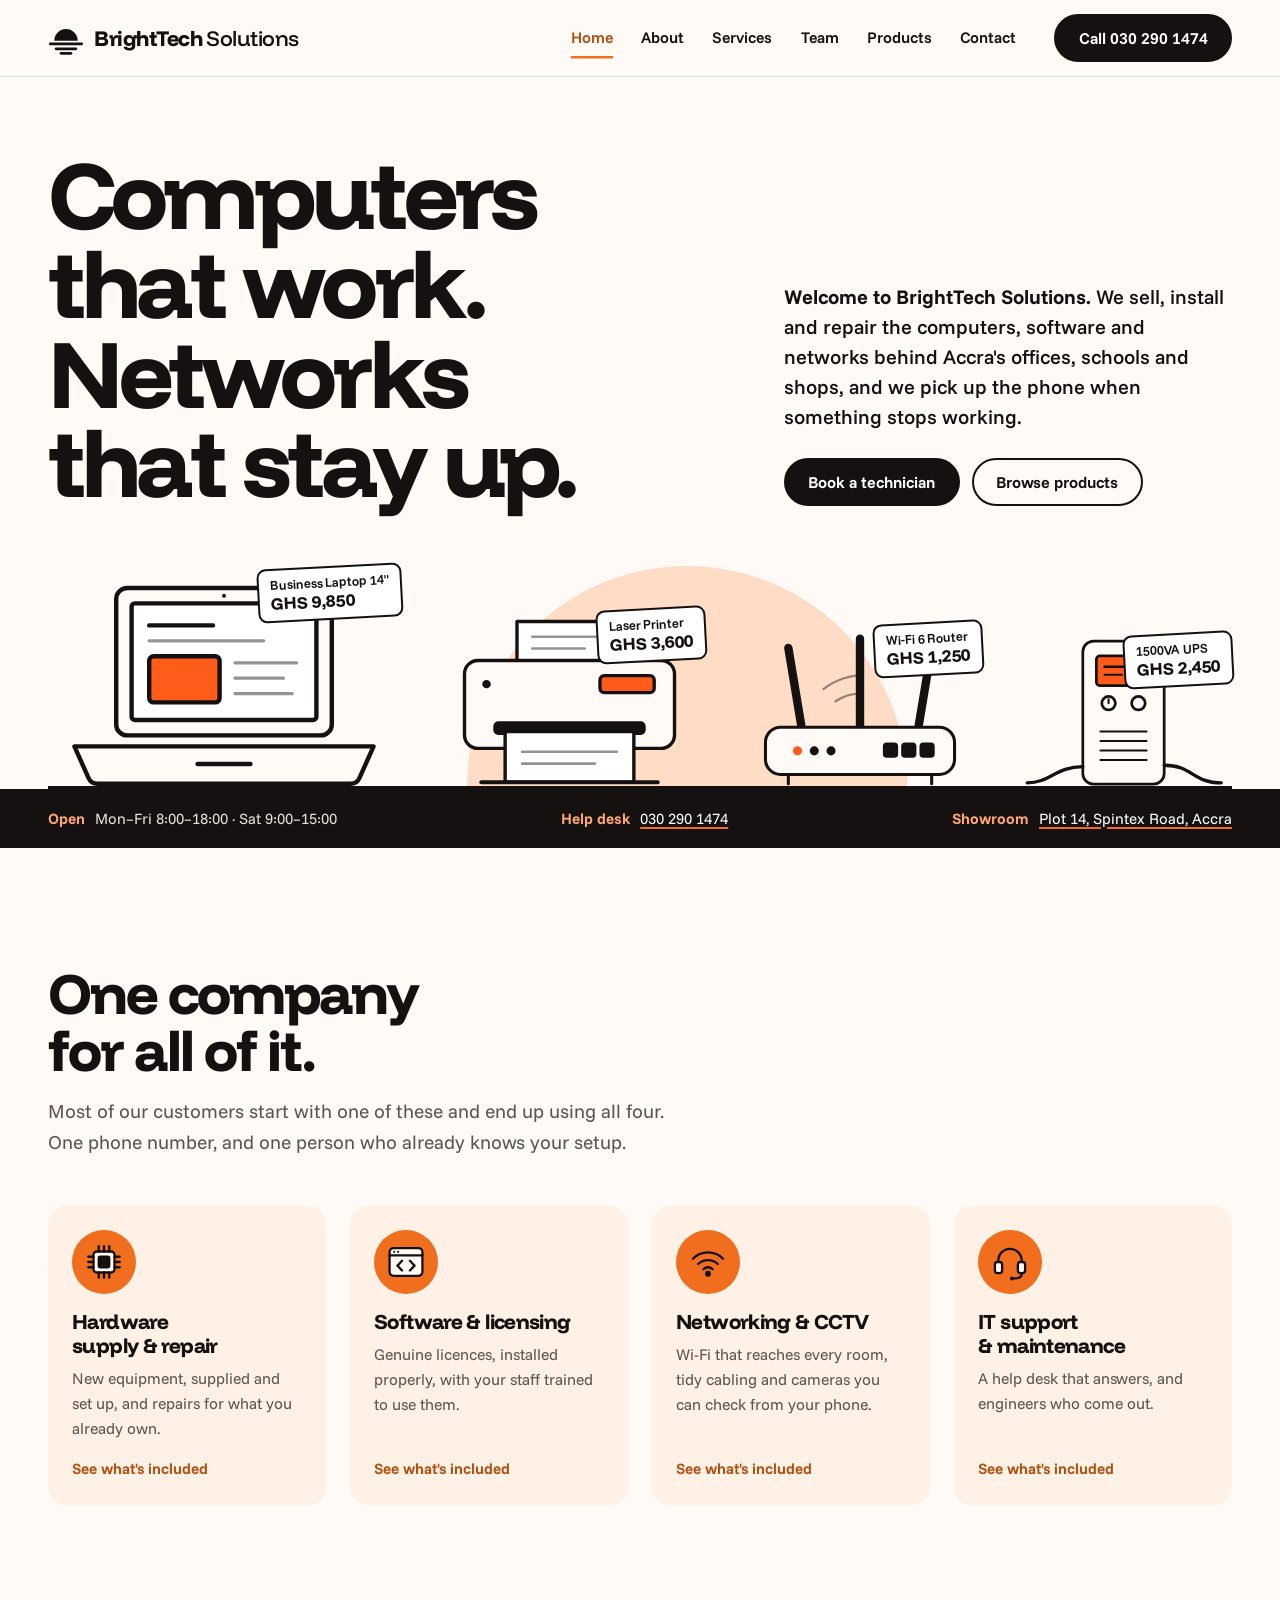
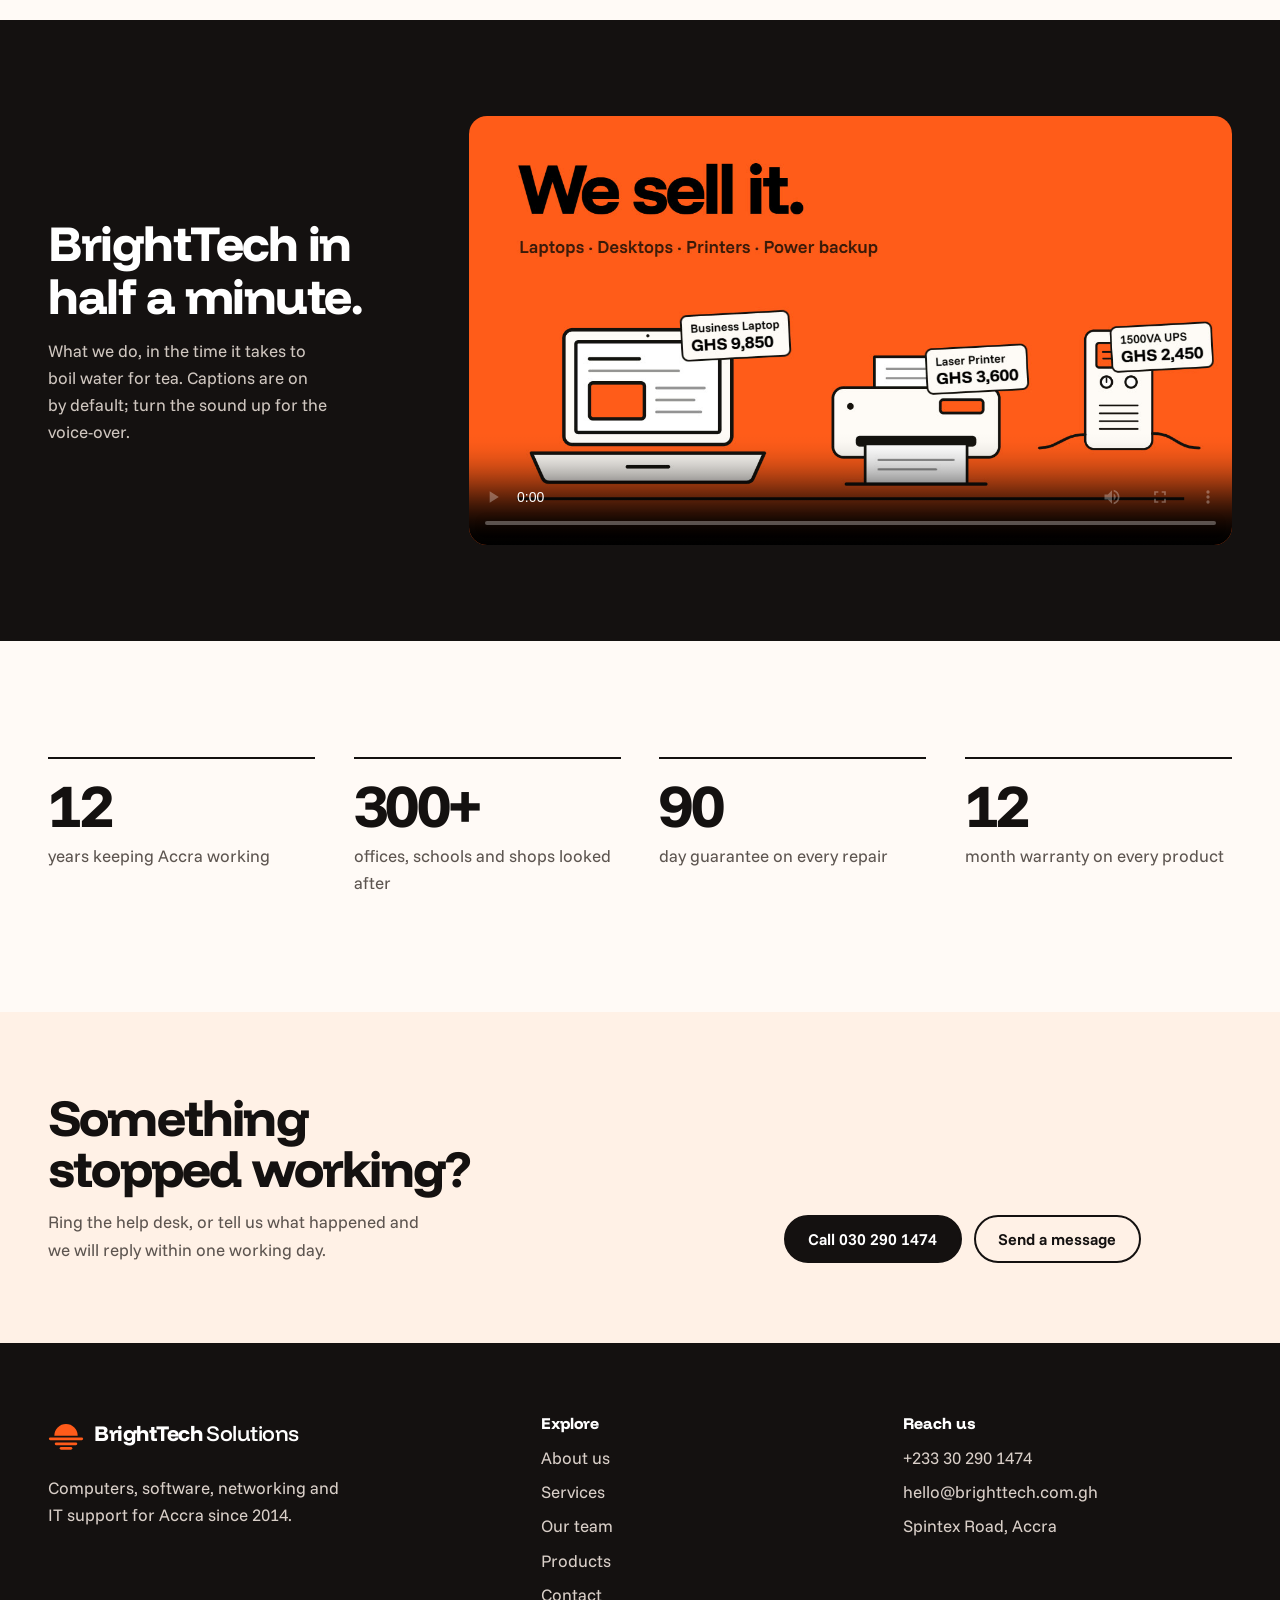
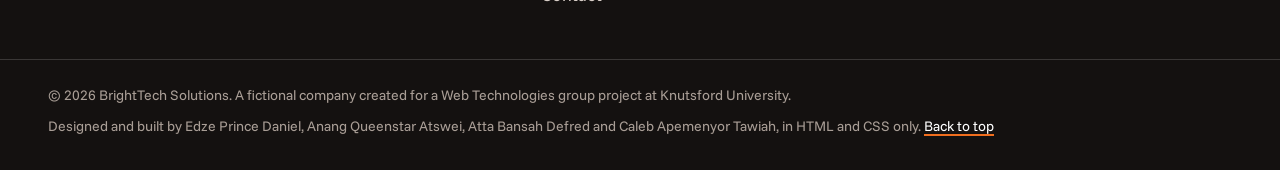
==== commit 2dcd9739: "Split the site into six pages, move to warm white pages with orange as an accent, add the group's na" ====
--- a/index.html
+++ b/index.html
@@ -5,7 +5,13 @@
   <meta name="viewport" content="width=device-width, initial-scale=1">
   <title>BrightTech Solutions | Computers, networks and IT support in Accra</title>
   <meta name="description" content="BrightTech Solutions sells, installs and repairs computers, software, networks and CCTV for offices, schools and shops across Accra, Ghana.">
-  <meta name="theme-color" content="#ff5b1a">
+  <meta name="theme-color" content="#fffaf6">
+  <meta property="og:type" content="website">
+  <meta property="og:title" content="BrightTech Solutions | Computers, networks and IT support in Accra">
+  <meta property="og:description" content="BrightTech Solutions sells, installs and repairs computers, software, networks and CCTV for offices, schools and shops across Accra, Ghana.">
+  <meta property="og:url" content="https://plinxxdarkseid.github.io/brighttech-solutions/">
+  <meta property="og:image" content="https://plinxxdarkseid.github.io/brighttech-solutions/images/og-image.png">
+  <meta name="twitter:card" content="summary_large_image">
   <link rel="icon" href="favicon.svg" type="image/svg+xml">
   <link rel="stylesheet" href="style.css">
 </head>
@@ -13,10 +19,10 @@
   <a class="skip-link" href="#main">Skip to content</a>
   <div class="scroll-progress" aria-hidden="true"></div>
 
-  <!-- ============ HEADER & NAVIGATION ============ -->
+  <!-- ============ HEADER & NAVIGATION (the same on every page) ============ -->
   <header class="site-header">
     <div class="wrap header-bar">
-      <a class="brand" href="#home">
+      <a class="brand" href="index.html">
         <img src="images/logo.svg" alt="BrightTech Solutions logo" width="36" height="36">
         <span class="brand-name">BrightTech <span>Solutions</span></span>
       </a>
@@ -27,12 +33,12 @@
 
       <nav class="site-nav" aria-label="Main">
         <ul>
-          <li><a href="#home">Home</a></li>
-          <li><a href="#about">About</a></li>
-          <li><a href="#services">Services</a></li>
-          <li><a href="#team">Team</a></li>
-          <li><a href="#products">Products</a></li>
-          <li><a href="#contact">Contact</a></li>
+          <li><a href="index.html" aria-current="page">Home</a></li>
+          <li><a href="about.html">About</a></li>
+          <li><a href="services.html">Services</a></li>
+          <li><a href="team.html">Team</a></li>
+          <li><a href="products.html">Products</a></li>
+          <li><a href="contact.html">Contact</a></li>
         </ul>
       </nav>
 
@@ -42,41 +48,41 @@
 
   <main id="main">
 
-    <!-- ============ 1. HOME ============ -->
-    <section class="hero field" id="home">
+    <!-- ============ WELCOME ============ -->
+    <section class="hero">
       <div class="wrap">
         <div class="hero-top">
           <h1>Computers that work. Networks that stay up.</h1>
           <div class="hero-intro">
             <p class="hero-lead"><strong>Welcome to BrightTech Solutions.</strong> We sell, install and repair the computers, software and networks behind Accra's offices, schools and shops, and we pick up the phone when something stops working.</p>
             <div class="actions">
-              <a class="btn btn-ink" href="#contact">Book a technician</a>
-              <a class="btn btn-line" href="#products">Browse products</a>
+              <a class="btn btn-ink" href="contact.html">Book a technician</a>
+              <a class="btn btn-line" href="products.html">Browse products</a>
             </div>
           </div>
         </div>
 
         <ul class="shelf" aria-label="Popular products">
           <li class="shelf-item">
-            <a href="#products">
+            <a href="products.html">
               <img src="images/products/laptop.svg" alt="Business laptop" width="320" height="240">
               <span class="price-tag">Business Laptop 14" <b>GHS 9,850</b></span>
             </a>
           </li>
           <li class="shelf-item">
-            <a href="#products">
+            <a href="products.html">
               <img src="images/products/printer.svg" alt="Laser printer" width="320" height="240">
               <span class="price-tag">Laser Printer <b>GHS 3,600</b></span>
             </a>
           </li>
           <li class="shelf-item">
-            <a href="#products">
+            <a href="products.html">
               <img src="images/products/router.svg" alt="Wi-Fi 6 router" width="320" height="240">
               <span class="price-tag">Wi-Fi 6 Router <b>GHS 1,250</b></span>
             </a>
           </li>
           <li class="shelf-item">
-            <a href="#products">
+            <a href="products.html">
               <img src="images/products/ups.svg" alt="1500VA UPS power backup" width="320" height="240">
               <span class="price-tag">1500VA UPS <b>GHS 2,450</b></span>
             </a>
@@ -93,37 +99,45 @@
       </ul>
     </div>
 
-    <!-- ============ 2. ABOUT US ============ -->
-    <section class="section" id="about">
-      <div class="wrap about">
-        <div class="about-story">
-          <h2>Twelve years of keeping Accra working.</h2>
-          <p>BrightTech Solutions started in 2014 as a two-desk laptop repair counter near Kwame Nkrumah Circle. Customers kept asking the same question: if you can fix it, can you also supply it, set it up and connect it to everything else? So we learned to.</p>
-          <p>Today we are a team of technicians, network engineers and support staff working from our showroom and workshop on Spintex Road. We look after offices, schools, clinics, churches and shops across Greater Accra, and we still repair laptops at the front counter.</p>
-        </div>
-
-        <div class="about-history">
-          <h3>Our history</h3>
-          <ol class="timeline">
-            <li><span class="year">2014</span> Opened a two-desk laptop repair counter near Kwame Nkrumah Circle.</li>
-            <li><span class="year">2016</span> Started supplying new laptops, desktops and printers to small businesses.</li>
-            <li><span class="year">2018</span> Built our first full office network and CCTV system, for a school in Tema.</li>
-            <li><span class="year">2021</span> Moved into our own showroom and workshop on Spintex Road.</li>
-            <li><span class="year">2024</span> Launched the help desk and monthly support plans.</li>
-            <li><span class="year">2026</span> Looking after more than 300 offices, schools and shops in Greater Accra.</li>
-          </ol>
-        </div>
-      </div>
-
-      <div class="wrap mission-vision">
-        <article class="statement statement-ink">
-          <h3>Our mission</h3>
-          <p>To give every business we serve technology that works, and a team that answers when it doesn't.</p>
-        </article>
-        <article class="statement statement-sun">
-          <h3>Our vision</h3>
-          <p>To be the first IT partner Ghanaian businesses call, from the first laptop to the last network cable.</p>
-        </article>
+    <!-- ============ WHAT WE DO ============ -->
+    <section class="section" aria-labelledby="what-we-do">
+      <div class="wrap">
+        <h2 class="section-title" id="what-we-do">One company for all of it.</h2>
+        <p class="section-lead">Most of our customers start with one of these and end up using all four. One phone number, and one person who already knows your setup.</p>
+        <ul class="home-links">
+          <li>
+            <a href="services.html#hardware">
+              <span class="service-icon"><img src="images/icons/hardware.svg" alt="" width="64" height="64"></span>
+              <h3>Hardware supply &amp; repair</h3>
+              <p>New equipment, supplied and set up, and repairs for what you already own.</p>
+              <span class="more">See what's included</span>
+            </a>
+          </li>
+          <li>
+            <a href="services.html#software">
+              <span class="service-icon"><img src="images/icons/software.svg" alt="" width="64" height="64"></span>
+              <h3>Software &amp; licensing</h3>
+              <p>Genuine licences, installed properly, with your staff trained to use them.</p>
+              <span class="more">See what's included</span>
+            </a>
+          </li>
+          <li>
+            <a href="services.html#networking">
+              <span class="service-icon"><img src="images/icons/networking.svg" alt="" width="64" height="64"></span>
+              <h3>Networking &amp; CCTV</h3>
+              <p>Wi-Fi that reaches every room, tidy cabling and cameras you can check from your phone.</p>
+              <span class="more">See what's included</span>
+            </a>
+          </li>
+          <li>
+            <a href="services.html#support">
+              <span class="service-icon"><img src="images/icons/support.svg" alt="" width="64" height="64"></span>
+              <h3>IT support &amp; maintenance</h3>
+              <p>A help desk that answers, and engineers who come out.</p>
+              <span class="more">See what's included</span>
+            </a>
+          </li>
+        </ul>
       </div>
     </section>
 
@@ -142,341 +156,38 @@
       </div>
     </section>
 
-    <!-- ============ 3. SERVICES ============ -->
-    <section class="section" id="services">
+    <!-- ============ FACTS ============ -->
+    <section class="section" aria-label="BrightTech in numbers">
       <div class="wrap">
-        <h2 class="section-title">One team, from the box to the breakdown.</h2>
-        <p class="section-lead">Most of our customers start with one of these and end up using all four. That is the point: one company, one phone number, one person who already knows your setup.</p>
-
-        <div class="services">
-          <article class="service">
-            <span class="service-icon"><img src="images/icons/hardware.svg" alt="" width="64" height="64"></span>
-            <h3>Hardware supply &amp; repair</h3>
-            <p>New equipment, supplied and set up, and repairs for the equipment you already own, whoever sold it to you.</p>
-            <ul>
-              <li>Laptops, desktops and printers</li>
-              <li>Diagnosis and repair of any brand</li>
-              <li>Memory and SSD upgrades</li>
-              <li>UPS and power backup</li>
-            </ul>
-          </article>
-          <article class="service">
-            <span class="service-icon"><img src="images/icons/software.svg" alt="" width="64" height="64"></span>
-            <h3>Software &amp; licensing</h3>
-            <p>Genuine licences, installed properly, with your staff trained so the new system actually gets used.</p>
-            <ul>
-              <li>Windows and Microsoft 365 setup</li>
-              <li>Accounting and business software</li>
-              <li>Antivirus and automatic backups</li>
-              <li>Staff training on site</li>
-            </ul>
-          </article>
-          <article class="service">
-            <span class="service-icon"><img src="images/icons/networking.svg" alt="" width="64" height="64"></span>
-            <h3>Networking &amp; CCTV</h3>
-            <p>Wi-Fi that reaches every room, cabling that is labelled and tidy, and cameras you can check from your phone.</p>
-            <ul>
-              <li>Structured cabling and network cabinets</li>
-              <li>Office and campus Wi-Fi</li>
-              <li>Routers, switches and firewalls</li>
-              <li>CCTV with remote viewing</li>
-            </ul>
-          </article>
-          <article class="service">
-            <span class="service-icon"><img src="images/icons/support.svg" alt="" width="64" height="64"></span>
-            <h3>IT support &amp; maintenance</h3>
-            <p>A help desk that answers, engineers who come out, and regular check-ups so small problems stay small.</p>
-            <ul>
-              <li>Help desk by phone and WhatsApp</li>
-              <li>On-site visits across Accra</li>
-              <li>Preventive maintenance checks</li>
-              <li>Data recovery</li>
-            </ul>
-          </article>
-        </div>
-
-        <div class="repair">
-          <h3>How a repair works</h3>
-          <ol class="steps">
-            <li><strong>Call or drop it off.</strong> Ring the help desk or bring the device to Spintex Road.</li>
-            <li><strong>We diagnose it.</strong> Within one working day, free if you go ahead with the repair.</li>
-            <li><strong>You approve the quote.</strong> A fixed price by SMS or email. No surprises.</li>
-            <li><strong>We fix and test it.</strong> Every repair carries a 90-day guarantee.</li>
-            <li><strong>Collect or we deliver.</strong> Free delivery anywhere in Greater Accra.</li>
-          </ol>
-        </div>
-
-        <div class="plans">
-          <div class="plans-head">
-            <h3>Support plans</h3>
-            <p>A fixed monthly fee for businesses that cannot afford to stop. Cancel any time with a month's notice.</p>
-          </div>
-          <p class="plans-hint">Swipe the table sideways to compare all three plans.</p>
-          <div class="table-scroll" tabindex="0" role="region" aria-label="Support plans comparison">
-            <table class="plans-table">
-              <caption class="visually-hidden">BrightTech support plans compared</caption>
-              <thead>
-                <tr>
-                  <th scope="col">What you get</th>
-                  <th scope="col">Starter</th>
-                  <th scope="col" class="is-popular">Business <span>Most chosen</span></th>
-                  <th scope="col">Complete</th>
-                </tr>
-              </thead>
-              <tbody>
-                <tr><th scope="row">Monthly price</th><td class="num">GHS 450</td><td class="num is-popular">GHS 1,200</td><td class="num">GHS 2,800</td></tr>
-                <tr><th scope="row">Devices covered</th><td>Up to 5</td><td class="is-popular">Up to 20</td><td>Up to 60</td></tr>
-                <tr><th scope="row">Help desk hours</th><td>Mon–Fri, 8:00–17:00</td><td class="is-popular">Mon–Sat, 8:00–18:00</td><td>Every day, 7:00–22:00</td></tr>
-                <tr><th scope="row">On-site visits</th><td>Pay per visit</td><td class="is-popular">2 a month</td><td>Unlimited</td></tr>
-                <tr><th scope="row">Response time in Accra</th><td>Next working day</td><td class="is-popular">Same day</td><td>Within 2 hours</td></tr>
-                <tr><th scope="row">Maintenance check</th><td>Every 6 months</td><td class="is-popular">Every 3 months</td><td>Every month</td></tr>
-                <tr><th scope="row">Off-site backup</th><td><span aria-hidden="true">—</span><span class="visually-hidden">Not included</span></td><td class="is-popular">100 GB</td><td>1 TB</td></tr>
-              </tbody>
-            </table>
-          </div>
-        </div>
-      </div>
-    </section>
-
-    <!-- ============ 4. OUR TEAM ============ -->
-    <section class="section field" id="team">
-      <div class="wrap">
-        <h2 class="section-title">The people who pick up the phone.</h2>
-        <p class="section-lead">Call BrightTech and you reach one of us, not a call centre. Here is who you will be talking to.</p>
-
-        <div class="team">
-          <article class="member">
-            <img src="images/team/member-1.svg" alt="Portrait of Kwame Mensah" width="400" height="480" loading="lazy">
-            <h3>Kwame Mensah</h3>
-            <p class="role">Managing Director</p>
-            <p>Kwame leads the company and looks after our biggest customers, from schools to hotel groups, and is still the first to pick up a screwdriver when the workshop is busy.</p>
-          </article>
-          <article class="member">
-            <img src="images/team/member-2.svg" alt="Portrait of Ama Owusu" width="400" height="480" loading="lazy">
-            <h3>Ama Owusu</h3>
-            <p class="role">Head of Networking &amp; Security</p>
-            <p>Ama designs the cabling, Wi-Fi and CCTV for every site we take on, and signs off an installation only after testing the signal in every room.</p>
-          </article>
-          <article class="member">
-            <img src="images/team/member-3.svg" alt="Portrait of Yaw Boateng" width="400" height="480" loading="lazy">
-            <h3>Yaw Boateng</h3>
-            <p class="role">Lead Software Engineer</p>
-            <p>Yaw runs Windows and Microsoft 365 rollouts, accounting software and backups, and trains each customer's staff until the new system feels ordinary.</p>
-          </article>
-          <article class="member">
-            <img src="images/team/member-4.svg" alt="Portrait of Efua Asante" width="400" height="480" loading="lazy">
-            <h3>Efua Asante</h3>
-            <p class="role">Customer Support Manager</p>
-            <p>Efua runs the help desk and the support plans. Call 030 290 1474 and there is a good chance Efua answers, and a better chance it gets solved on that call.</p>
-          </article>
-        </div>
-      </div>
-    </section>
-
-    <!-- ============ 5. PRODUCTS ============ -->
-    <section class="section" id="products">
-      <div class="wrap">
-        <h2 class="section-title">In the showroom.</h2>
-        <p class="section-lead">Every price includes delivery and setup anywhere in Greater Accra, and a 12-month BrightTech warranty. Prices in Ghana cedis, VAT included.</p>
-
-        <div class="catalogue">
-          <!-- CSS-only filter: each radio button hides the other categories (see "Product filter" in style.css) -->
-          <fieldset class="filters">
-            <legend class="visually-hidden">Show products</legend>
-            <input type="radio" name="product-filter" id="filter-all" checked>
-            <label for="filter-all">All</label>
-            <input type="radio" name="product-filter" id="filter-computers">
-            <label for="filter-computers">Computers</label>
-            <input type="radio" name="product-filter" id="filter-power">
-            <label for="filter-power">Printing &amp; power</label>
-            <input type="radio" name="product-filter" id="filter-network">
-            <label for="filter-network">Networking</label>
-            <input type="radio" name="product-filter" id="filter-software">
-            <label for="filter-software">Software</label>
-          </fieldset>
-
-          <ul class="product-grid">
-            <li class="product cat-computers">
-              <div class="product-image"><img src="images/products/laptop.svg" alt="Business laptop" width="320" height="240" loading="lazy"></div>
-              <div class="product-body">
-                <h3>Business Laptop 14"</h3>
-                <p>Intel Core i5, 16 GB memory, 512 GB SSD and Windows 11 Pro. Light enough for the trotro, quick enough for month-end spreadsheets.</p>
-                <p class="price"><span>GHS</span> 9,850</p>
-                <a class="btn btn-small" href="mailto:sales@brighttech.com.gh?subject=Order%3A%20Business%20Laptop%2014%22">Order by email</a>
-              </div>
-            </li>
-            <li class="product cat-computers">
-              <div class="product-image"><img src="images/products/desktop.svg" alt="Office desktop computer with monitor and keyboard" width="320" height="240" loading="lazy"></div>
-              <div class="product-body">
-                <h3>Office Desktop Set</h3>
-                <p>Core i5 tower, 24-inch monitor, keyboard and mouse. Set up, updated and on your network the day it arrives.</p>
-                <p class="price"><span>GHS</span> 7,400</p>
-                <a class="btn btn-small" href="mailto:sales@brighttech.com.gh?subject=Order%3A%20Office%20Desktop%20Set">Order by email</a>
-              </div>
-            </li>
-            <li class="product cat-power">
-              <div class="product-image"><img src="images/products/printer.svg" alt="Laser printer" width="320" height="240" loading="lazy"></div>
-              <div class="product-body">
-                <h3>Laser Printer</h3>
-                <p>Mono, prints on both sides, Wi-Fi. Thirty pages a minute for invoices, reports and exam papers.</p>
-                <p class="price"><span>GHS</span> 3,600</p>
-                <a class="btn btn-small" href="mailto:sales@brighttech.com.gh?subject=Order%3A%20Laser%20Printer">Order by email</a>
-              </div>
-            </li>
-            <li class="product cat-power">
-              <div class="product-image"><img src="images/products/ups.svg" alt="UPS power backup unit" width="320" height="240" loading="lazy"></div>
-              <div class="product-body">
-                <h3>1500VA UPS</h3>
-                <p>Keeps two computers and the router running for about 20 minutes when the lights go off. Saves your work and your hardware.</p>
-                <p class="price"><span>GHS</span> 2,450</p>
-                <a class="btn btn-small" href="mailto:sales@brighttech.com.gh?subject=Order%3A%201500VA%20UPS">Order by email</a>
-              </div>
-            </li>
-            <li class="product cat-network">
-              <div class="product-image"><img src="images/products/router.svg" alt="Wi-Fi 6 router with three antennas" width="320" height="240" loading="lazy"></div>
-              <div class="product-body">
-                <h3>Wi-Fi 6 Router</h3>
-                <p>Dual-band coverage for a two-storey office of up to 40 people, with a separate guest network on request.</p>
-                <p class="price"><span>GHS</span> 1,250</p>
-                <a class="btn btn-small" href="mailto:sales@brighttech.com.gh?subject=Order%3A%20Wi-Fi%206%20Router">Order by email</a>
-              </div>
-            </li>
-            <li class="product cat-network">
-              <div class="product-image"><img src="images/products/switch.svg" alt="24-port network switch with cables" width="320" height="240" loading="lazy"></div>
-              <div class="product-body">
-                <h3>24-Port Gigabit Switch</h3>
-                <p>Rack-mountable switch for offices and computer labs. One cable to every desk, and no more chains of routers.</p>
-                <p class="price"><span>GHS</span> 2,100</p>
-                <a class="btn btn-small" href="mailto:sales@brighttech.com.gh?subject=Order%3A%2024-Port%20Gigabit%20Switch">Order by email</a>
-              </div>
-            </li>
-            <li class="product cat-network">
-              <div class="product-image"><img src="images/products/cctv.svg" alt="Wall-mounted CCTV camera" width="320" height="240" loading="lazy"></div>
-              <div class="product-body">
-                <h3>4-Camera CCTV Kit</h3>
-                <p>Four 1080p night-vision cameras and a 1 TB recorder, set up so you can watch every camera from your phone.</p>
-                <p class="price"><span>GHS</span> 5,900</p>
-                <a class="btn btn-small" href="mailto:sales@brighttech.com.gh?subject=Order%3A%204-Camera%20CCTV%20Kit">Order by email</a>
-              </div>
-            </li>
-            <li class="product cat-software">
-              <div class="product-image"><img src="images/products/antivirus.svg" alt="Security shield with a tick, for antivirus software" width="320" height="240" loading="lazy"></div>
-              <div class="product-body">
-                <h3>Antivirus Business, 5 devices</h3>
-                <p>One year of real-time protection, email scanning and ransomware rollback for five computers or phones, installed by us.</p>
-                <p class="price"><span>GHS</span> 650</p>
-                <a class="btn btn-small" href="mailto:sales@brighttech.com.gh?subject=Order%3A%20Antivirus%20Business">Order by email</a>
-              </div>
-            </li>
-          </ul>
-        </div>
-      </div>
-    </section>
-
-    <!-- ============ 6. CONTACT US ============ -->
-    <section class="section contact-section" id="contact">
-      <div class="wrap contact">
-        <div class="contact-main">
-          <h2 class="section-title">Tell us what's wrong, or what you need.</h2>
-          <p class="section-lead">We reply within one working day. For anything urgent, call the help desk.</p>
-
-          <form class="contact-form" action="thanks.html" method="get">
-            <div class="form-row">
-              <div class="form-field">
-                <label for="name">Full name</label>
-                <input id="name" name="name" type="text" autocomplete="name" required minlength="2" placeholder="Ama Mensah">
-                <p class="field-error">Please tell us your name.</p>
-              </div>
-              <div class="form-field">
-                <label for="email">Email address</label>
-                <input id="email" name="email" type="email" autocomplete="email" required placeholder="ama@example.com">
-                <p class="field-error">Enter an email address like name@example.com.</p>
-              </div>
-            </div>
-            <div class="form-row">
-              <div class="form-field">
-                <label for="phone">Phone number</label>
-                <input id="phone" name="phone" type="tel" autocomplete="tel" required pattern="[0-9+ ]{10,16}" placeholder="024 123 4567">
-                <p class="field-error">Enter a phone number of at least 10 digits.</p>
-              </div>
-              <div class="form-field">
-                <label for="subject">Subject</label>
-                <input id="subject" name="subject" type="text" list="subject-ideas" required placeholder="Laptop repair">
-                <datalist id="subject-ideas">
-                  <option value="Buying a product"></option>
-                  <option value="Laptop or desktop repair"></option>
-                  <option value="Wi-Fi, cabling or CCTV"></option>
-                  <option value="Support plan"></option>
-                  <option value="Something else"></option>
-                </datalist>
-                <p class="field-error">Give your message a subject.</p>
-              </div>
-            </div>
-            <div class="form-field">
-              <label for="message">Message</label>
-              <textarea id="message" name="message" rows="6" required minlength="10" placeholder="What happened, which device, and when is a good time to call you?"></textarea>
-              <p class="field-error">Tell us a little more (at least 10 characters).</p>
-            </div>
-            <button class="btn btn-sun" type="submit">Send message</button>
-          </form>
-        </div>
-
-        <aside class="contact-side" aria-label="Contact details">
-          <div class="contact-card">
-            <h3>Visit or call</h3>
-            <address>
-              BrightTech Solutions Ltd<br>
-              Plot 14, Spintex Road<br>
-              Accra, Ghana
-            </address>
-            <ul class="contact-links">
-              <li><span>Phone</span><a href="tel:+233302901474">+233 30 290 1474</a></li>
-              <li><span>Email</span><a href="mailto:hello@brighttech.com.gh">hello@brighttech.com.gh</a></li>
-              <li><span>Map</span><a href="https://www.google.com/maps/search/?api=1&amp;query=Spintex+Road+Accra+Ghana" target="_blank" rel="noopener">Find us on Google Maps</a></li>
-            </ul>
-
-            <table class="hours">
-              <caption>Opening hours</caption>
-              <tbody>
-                <tr><th scope="row">Monday – Friday</th><td>8:00 – 18:00</td></tr>
-                <tr><th scope="row">Saturday</th><td>9:00 – 15:00</td></tr>
-                <tr><th scope="row">Sunday</th><td>Closed</td></tr>
-              </tbody>
-            </table>
-          </div>
-
-          <figure class="support-line">
-            <figcaption>Hear our support line</figcaption>
-            <audio controls preload="none" src="media/support-line.mp3">
-              <a href="media/support-line.mp3">Download the support line greeting</a>
-            </audio>
-          </figure>
-
-          <div class="faq">
-            <h3>Quick answers</h3>
-            <details>
-              <summary>Do you repair computers you didn't sell?</summary>
-              <p>Yes. We repair any brand of laptop, desktop or printer, and diagnosis is free if you go ahead with the repair.</p>
-            </details>
-            <details>
-              <summary>How can I pay?</summary>
-              <p>Mobile Money, bank transfer, card or cash at the showroom. Businesses on a support plan can pay monthly by invoice.</p>
-            </details>
-            <details>
-              <summary>Do you work outside Accra?</summary>
-              <p>Our engineers cover Tema, Kasoa and Aburi every week. For larger projects we travel anywhere in Ghana.</p>
-            </details>
-          </div>
-        </aside>
+        <dl class="facts">
+          <div class="fact"><dt>years keeping Accra working</dt><dd>12</dd></div>
+          <div class="fact"><dt>offices, schools and shops looked after</dt><dd>300+</dd></div>
+          <div class="fact"><dt>day guarantee on every repair</dt><dd>90</dd></div>
+          <div class="fact"><dt>month warranty on every product</dt><dd>12</dd></div>
+        </dl>
+      </div>
+    </section>
+
+    <!-- ============ CLOSING CALL TO ACTION ============ -->
+    <section class="cta" aria-labelledby="cta-title">
+      <div class="wrap cta-inner">
+        <div>
+          <h2 id="cta-title">Something stopped working?</h2>
+          <p>Ring the help desk, or tell us what happened and we will reply within one working day.</p>
+        </div>
+        <div class="actions">
+          <a class="btn btn-ink" href="tel:+233302901474">Call 030 290 1474</a>
+          <a class="btn btn-line" href="contact.html">Send a message</a>
+        </div>
       </div>
     </section>
   </main>
 
-  <!-- ============ FOOTER ============ -->
+  <!-- ============ FOOTER (the same on every page) ============ -->
   <footer class="site-footer">
     <div class="wrap footer-grid">
       <div class="footer-brand">
-        <a class="brand" href="#home">
+        <a class="brand" href="index.html">
           <img src="images/logo-light.svg" alt="BrightTech Solutions logo" width="36" height="36">
           <span class="brand-name">BrightTech <span>Solutions</span></span>
         </a>
@@ -485,11 +196,11 @@
       <nav class="footer-nav" aria-label="Footer">
         <h2>Explore</h2>
         <ul>
-          <li><a href="#about">About us</a></li>
-          <li><a href="#services">Services</a></li>
-          <li><a href="#team">Our team</a></li>
-          <li><a href="#products">Products</a></li>
-          <li><a href="#contact">Contact</a></li>
+          <li><a href="about.html">About us</a></li>
+          <li><a href="services.html">Services</a></li>
+          <li><a href="team.html">Our team</a></li>
+          <li><a href="products.html">Products</a></li>
+          <li><a href="contact.html">Contact</a></li>
         </ul>
       </nav>
       <div class="footer-contact">
@@ -503,7 +214,7 @@
     </div>
     <div class="wrap footer-base">
       <p>© 2026 BrightTech Solutions. A fictional company created for a Web Technologies group project at Knutsford University.</p>
-      <p>Designed and built by Kwame Mensah, Ama Owusu, Yaw Boateng and Efua Asante, in HTML and CSS only. <a href="#home">Back to top</a></p>
+      <p>Designed and built by Edze Prince Daniel, Anang Queenstar Atswei, Atta Bansah Defred and Caleb Apemenyor Tawiah, in HTML and CSS only. <a href="#main">Back to top</a></p>
     </div>
   </footer>
 </body>
--- a/style.css
+++ b/style.css
@@ -1,22 +1,25 @@
 /* =========================================================
    BrightTech Solutions — style.css
    HTML and CSS only: no JavaScript, no frameworks, no external files.
+   One stylesheet for every page of the site.
    Contents
      1. Fonts and colour tokens
      2. Base elements and browser surfaces
      3. Buttons
      4. Header, navigation and mobile menu
-     5. Home (hero and product shelf)
-     6. About us
-     7. Video
+     5. Page headings and the closing call to action
+     6. Home
+     7. About us
      8. Services, repair steps and support plans table
      9. Our team
     10. Products and the CSS-only filter
-    11. Contact form, details, audio and FAQ
-    12. Footer
-    13. Scroll-driven effects (progressive enhancement)
-    14. Responsive layout
-    15. Motion preferences
+    11. The quote builder
+    12. Contact form, details, audio and FAQ
+    13. Thank-you and not-found pages
+    14. Footer
+    15. Page transitions and scroll effects
+    16. Responsive layout
+    17. Motion preferences
    ========================================================= */
 
 
@@ -37,16 +40,18 @@
 }
 
 :root {
-  /* The brand: one sunny orange, black ink, warm white paper */
-  --sun: #ff5b1a;
-  --sun-light: #ffd2bd;
-  --sun-wash: #fff0e7;
-  --sun-text: #b8400b;          /* orange dark enough for small text on paper */
+  /* The brand: warm white paper and black ink, with orange kept as an accent.
+     Orange only ever fills small things. Large areas use the two soft tints,
+     because a whole screen of strong orange is tiring to look at. */
+  --sun: #f06e1e;
+  --sun-light: #ffdcc6;         /* soft tint: the half-sun, highlighted cards */
+  --sun-wash: #fff1e6;          /* softest tint: bands and product tiles */
+  --sun-text: #b34d0c;          /* orange dark enough for small text on paper */
   --ink: #141110;
-  --ink-muted: #3b1a0a;         /* secondary text on the orange field */
   --paper: #fffaf6;
   --white: #ffffff;
   --muted: #5d5550;
+  --body-text: #3c3531;
   --line: #eadfd7;
   --line-dark: rgba(255, 255, 255, 0.16);
   --error: #b42318;
@@ -115,7 +120,7 @@
 
 ::selection {
   background: var(--ink);
-  color: var(--sun);
+  color: var(--paper);
 }
 
 :focus-visible {
@@ -131,16 +136,11 @@
   padding-inline: var(--gutter);
 }
 
-.field {
-  background: var(--sun);
-}
-
 .section {
   padding-block: var(--section-space);
 }
 
-.section-title,
-.about-story h2 {
+.section-title {
   font-size: clamp(2.2rem, 1.3rem + 3vw, 3.6rem);
   line-height: 1;
   letter-spacing: -0.035em;
@@ -152,10 +152,6 @@
   margin-top: 1.1rem;
   color: var(--muted);
   font-size: clamp(1.05rem, 1rem + 0.25vw, 1.2rem);
-}
-
-.field .section-lead {
-  color: var(--ink-muted);
 }
 
 .visually-hidden {
@@ -207,12 +203,8 @@
   transition: background-color 0.2s, color 0.2s, transform 0.2s var(--ease-out);
 }
 
-.btn:hover {
-  transform: translateY(-2px);
-}
-
 .btn:active {
-  transform: translateY(0) scale(0.98);
+  transform: scale(0.98);
 }
 
 .btn-ink {
@@ -220,28 +212,14 @@
   color: var(--white);
 }
 
-.btn-ink:hover {
-  background: #000;
-}
-
 .btn-line {
   background: transparent;
   color: var(--ink);
 }
 
-.btn-line:hover {
-  background: var(--ink);
-  color: var(--sun);
-}
-
 .btn-sun {
   background: var(--sun);
   color: var(--ink);
-}
-
-.btn-sun:hover {
-  background: var(--ink);
-  color: var(--sun);
 }
 
 .btn-small {
@@ -252,9 +230,26 @@
   color: var(--ink);
 }
 
-.btn-small:hover {
-  background: var(--ink);
-  color: var(--white);
+/* Hover effects only for a real mouse: on a touch screen they stick after a tap */
+@media (hover: hover) and (pointer: fine) {
+  .btn:hover {
+    transform: translateY(-2px);
+  }
+
+  .btn-ink:hover {
+    background: #000;
+  }
+
+  .btn-line:hover,
+  .btn-small:hover {
+    background: var(--ink);
+    color: var(--white);
+  }
+
+  .btn-sun:hover {
+    background: var(--ink);
+    color: var(--white);
+  }
 }
 
 
@@ -264,8 +259,9 @@
   position: sticky;
   top: 0;
   z-index: 40;
-  background: var(--sun);
-  border-bottom: 1px solid transparent;
+  background: rgba(255, 250, 246, 0.94);
+  backdrop-filter: blur(10px);
+  border-bottom: 1px solid var(--line);
 }
 
 .header-bar {
@@ -309,17 +305,25 @@
   font-size: 0.98rem;
   text-decoration: none;
   /* underline that grows from the left on hover */
-  background: linear-gradient(currentColor, currentColor) 0 100% / 0 2px no-repeat;
+  background: linear-gradient(var(--sun), var(--sun)) 0 100% / 0 2.5px no-repeat;
   transition: background-size 0.3s var(--ease-out);
 }
 
-.site-nav a:hover {
-  background-size: 100% 2px;
+/* every page marks its own link with aria-current="page" */
+.site-nav a[aria-current="page"] {
+  color: var(--sun-text);
+  background-size: 100% 2.5px;
+}
+
+@media (hover: hover) and (pointer: fine) {
+  .site-nav a:hover {
+    background-size: 100% 2.5px;
+  }
 }
 
 /* Mobile menu: a hidden checkbox remembers whether the menu is open.
    The <label> is the visible button; clicking it ticks the checkbox,
-   and ".menu-toggle:checked ~ .site-nav" shows the links (section 14). */
+   and ".menu-toggle:checked ~ .site-nav" shows the links (section 16). */
 .menu-toggle {
   position: absolute;
   opacity: 0;
@@ -333,7 +337,96 @@
 }
 
 
-/* ---------- 5. Home (hero and product shelf) ---------- */
+/* ---------- 5. Page headings and the closing call to action ---------- */
+
+/* Each inner page opens with its title standing on a black horizon,
+   with a half-sun rising behind it: the same picture as the logo. */
+.page-head {
+  position: relative;
+  overflow: hidden;
+  padding-block: clamp(2.25rem, 5vw, 3.75rem) clamp(2.5rem, 5vw, 3.75rem);
+  border-bottom: 3px solid var(--ink);
+}
+
+.page-head::after {
+  content: "";
+  position: absolute;
+  right: max(var(--gutter), calc((100% - 1320px) / 2 + var(--gutter)));
+  bottom: 0;
+  width: clamp(160px, 26vw, 380px);
+  aspect-ratio: 2 / 1;
+  border-radius: 999px 999px 0 0;
+  background: var(--sun-light);
+}
+
+.page-head .wrap {
+  position: relative;
+  z-index: 1;
+}
+
+.page-head h1 {
+  max-width: 15ch;
+  margin-top: 1.1rem;
+  font-size: clamp(2.5rem, 1.3rem + 4.2vw, 4.75rem);
+  line-height: 0.98;
+  letter-spacing: -0.04em;
+}
+
+.page-head .section-lead {
+  max-width: 50ch;
+}
+
+/* Breadcrumb: an ordered list, because Home comes before the page you are on */
+.crumbs ol {
+  display: flex;
+  flex-wrap: wrap;
+  margin: 0;
+  padding: 0;
+  list-style: none;
+  color: var(--muted);
+  font-size: 0.95rem;
+  font-weight: 600;
+}
+
+.crumbs li + li::before {
+  content: "/";
+  margin-inline: 0.5rem;
+  color: var(--sun-text);
+}
+
+.cta {
+  padding-block: clamp(3rem, 7vw, 5rem);
+  background: var(--sun-wash);
+}
+
+.cta-inner {
+  display: grid;
+  grid-template-columns: 1.2fr 0.8fr;
+  align-items: end;
+  gap: 1.75rem clamp(2rem, 5vw, 4.5rem);
+}
+
+.cta h2 {
+  max-width: 16ch;
+  font-size: clamp(2rem, 1.3rem + 2.6vw, 3.2rem);
+  line-height: 1;
+  letter-spacing: -0.035em;
+}
+
+.cta p {
+  max-width: 44ch;
+  margin-top: 0.9rem;
+  color: var(--muted);
+}
+
+.actions {
+  display: flex;
+  flex-wrap: wrap;
+  gap: 0.75rem;
+}
+
+
+/* ---------- 6. Home ---------- */
 
 .hero {
   padding-top: clamp(2.5rem, 6vw, 4.5rem);
@@ -362,14 +455,11 @@
   line-height: 1.5;
 }
 
-.actions {
-  display: flex;
-  flex-wrap: wrap;
-  gap: 0.75rem;
-}
-
-/* The shelf: products standing on a black line, each with a price tag */
+/* The shelf: products standing on a black line, each with a price tag,
+   and a half-sun rising behind them */
 .shelf {
+  position: relative;
+  isolation: isolate;
   display: grid;
   grid-template-columns: 1.3fr 1fr 0.9fr 0.8fr;
   align-items: end;
@@ -380,6 +470,20 @@
   border-bottom: 3px solid var(--ink);
 }
 
+/* as tall as the shelf, so the sun never rises into the words above it */
+.shelf::before {
+  content: "";
+  position: absolute;
+  z-index: -1;
+  left: 54%;
+  bottom: 0;
+  height: 100%;
+  aspect-ratio: 2 / 1;
+  border-radius: 999px 999px 0 0;
+  background: var(--sun-light);
+  transform: translateX(-50%);
+}
+
 .shelf-item a {
   position: relative;
   display: block;
@@ -404,7 +508,7 @@
   top: 0;
   right: 0;
   padding: 0.4rem 0.65rem;
-  background: var(--paper);
+  background: var(--white);
   border: 2px solid var(--ink);
   border-radius: 9px;
   font-size: 0.82rem;
@@ -421,12 +525,14 @@
   font-variant-numeric: tabular-nums;
 }
 
-.shelf-item a:hover img {
-  transform: translateY(-6px);
-}
-
-.shelf-item a:hover .price-tag {
-  transform: rotate(2deg) translateY(-4px);
+@media (hover: hover) and (pointer: fine) {
+  .shelf-item a:hover img {
+    transform: translateY(-6px);
+  }
+
+  .shelf-item a:hover .price-tag {
+    transform: rotate(2deg) translateY(-4px);
+  }
 }
 
 /* Black band under the hero with the essentials */
@@ -448,7 +554,7 @@
 
 .info-band span {
   margin-right: 0.4rem;
-  color: var(--sun);
+  color: #ffa66e;
   font-weight: 700;
 }
 
@@ -457,28 +563,148 @@
   text-decoration-color: var(--sun);
 }
 
-.info-band a:hover {
-  color: var(--sun);
-}
-
-
-/* ---------- 6. About us ---------- */
+/* Four doors from the home page into the Services page */
+.home-links {
+  display: grid;
+  grid-template-columns: repeat(4, 1fr);
+  gap: clamp(1rem, 2vw, 1.5rem);
+  margin: clamp(2rem, 4vw, 3rem) 0 0;
+  padding: 0;
+  list-style: none;
+}
+
+.home-links a {
+  display: flex;
+  flex-direction: column;
+  height: 100%;
+  padding: 1.5rem;
+  border-radius: var(--radius);
+  background: var(--sun-wash);
+  text-decoration: none;
+  transition: background-color 0.2s;
+}
+
+.home-links h3 {
+  margin: 1rem 0 0.5rem;
+  font-size: 1.3rem;
+  line-height: 1.15;
+}
+
+.home-links p {
+  color: var(--muted);
+  font-size: 0.98rem;
+}
+
+.home-links .more {
+  margin-top: auto;
+  padding-top: 1rem;
+  color: var(--sun-text);
+  font-size: 0.95rem;
+  font-weight: 650;
+}
+
+@media (hover: hover) and (pointer: fine) {
+  .home-links a:hover {
+    background: var(--sun-light);
+  }
+}
+
+.film {
+  padding-block: clamp(3.5rem, 8vw, 6rem);
+  background: var(--ink);
+  color: var(--white);
+}
+
+.film-grid {
+  display: grid;
+  grid-template-columns: 0.75fr 1.6fr;
+  gap: clamp(2rem, 5vw, 4rem);
+  align-items: center;
+}
+
+.film h2 {
+  font-size: clamp(2rem, 1.4rem + 2.4vw, 3.1rem);
+}
+
+.film p {
+  margin-top: 1rem;
+  color: #cfc6bf;
+  max-width: 34ch;
+}
+
+.film-video {
+  width: 100%;
+  aspect-ratio: 16 / 9;
+  background: #000;
+  border-radius: var(--radius);
+}
+
+.film ::selection,
+.site-footer ::selection,
+.contact-card ::selection,
+.statement-ink ::selection {
+  background: var(--sun);
+  color: var(--ink);
+}
+
+.film :focus-visible,
+.site-footer :focus-visible,
+.contact-card :focus-visible,
+.info-band :focus-visible {
+  outline-color: var(--sun);
+}
+
+/* Four plain facts. In each pair the <dd> holds the number, so the column
+   is reversed to put the number above its label. */
+.facts {
+  display: grid;
+  grid-template-columns: repeat(4, 1fr);
+  gap: 2rem clamp(1rem, 3vw, 2.5rem);
+  margin: 0;
+}
+
+.fact {
+  display: flex;
+  flex-direction: column-reverse;
+  justify-content: flex-end;
+  padding-top: 1rem;
+  border-top: 2px solid var(--ink);
+}
+
+.fact dd {
+  margin: 0;
+  font: 800 clamp(2.6rem, 1.8rem + 2.4vw, 4rem)/1 var(--font-display);
+  font-variant-numeric: tabular-nums;
+  letter-spacing: -0.04em;
+}
+
+.fact dt {
+  margin-top: 0.5rem;
+  color: var(--muted);
+}
+
+
+/* ---------- 7. About us ---------- */
 
 .about {
   display: grid;
   grid-template-columns: 1.1fr 0.9fr;
   gap: clamp(2.5rem, 7vw, 6rem);
   align-items: start;
+}
+
+.about-story h2 {
+  font-size: clamp(1.6rem, 1.3rem + 1vw, 2.1rem);
 }
 
 .about-story p {
   max-width: 60ch;
   margin-top: 1.25rem;
   font-size: 1.1rem;
-  color: #3c3531;
-}
-
-.about-history h3 {
+  color: var(--body-text);
+}
+
+.about-history h2 {
   margin-bottom: 1.25rem;
   font-size: 1.5rem;
 }
@@ -494,7 +720,7 @@
 .timeline li {
   position: relative;
   padding: 0 0 1.4rem;
-  color: #3c3531;
+  color: var(--body-text);
 }
 
 .timeline li:last-child {
@@ -532,7 +758,7 @@
   border-radius: 24px;
 }
 
-.statement h3 {
+.statement h2 {
   font-size: 1.15rem;
   letter-spacing: -0.01em;
 }
@@ -548,75 +774,25 @@
   color: var(--white);
 }
 
-.statement-ink h3 {
-  color: var(--sun);
-}
-
-.statement-sun {
-  background: var(--sun);
+.statement-ink h2 {
+  color: #ffa66e;
+}
+
+.statement-soft {
+  background: var(--sun-light);
   color: var(--ink);
 }
 
 
-/* ---------- 7. Video ---------- */
-
-.film {
-  padding-block: clamp(3.5rem, 8vw, 6rem);
-  background: var(--ink);
-  color: var(--white);
-}
-
-.film-grid {
-  display: grid;
-  grid-template-columns: 0.75fr 1.6fr;
-  gap: clamp(2rem, 5vw, 4rem);
-  align-items: center;
-}
-
-.film h2 {
-  font-size: clamp(2rem, 1.4rem + 2.4vw, 3.1rem);
-}
-
-.film p {
-  margin-top: 1rem;
-  color: #cfc6bf;
-  max-width: 34ch;
-}
-
-.film-video {
-  width: 100%;
-  aspect-ratio: 16 / 9;
-  background: #000;
-  border-radius: var(--radius);
-}
-
-.film ::selection,
-.site-footer ::selection,
-.contact-card ::selection,
-.statement-ink ::selection {
-  background: var(--sun);
-  color: var(--ink);
-}
-
-.film :focus-visible,
-.site-footer :focus-visible,
-.contact-card :focus-visible,
-.info-band :focus-visible {
-  outline-color: var(--sun);
-}
-
-
 /* ---------- 8. Services, repair steps and support plans table ---------- */
 
 .services {
   display: grid;
   grid-template-columns: repeat(4, 1fr);
-  margin-top: clamp(2.5rem, 5vw, 3.5rem);
-  border-top: 2px solid var(--ink);
 }
 
 .service {
-  padding: 1.75rem 1.5rem 0 0;
+  padding: 0 1.5rem 0 0;
 }
 
 .service + .service {
@@ -638,7 +814,7 @@
   height: 42px;
 }
 
-.service h3 {
+.service h2 {
   margin: 1rem 0 0.5rem;
   font-size: 1.35rem;
   line-height: 1.15;
@@ -678,8 +854,8 @@
   margin-top: clamp(4rem, 8vw, 6rem);
 }
 
-.repair h3,
-.plans h3 {
+.repair h2,
+.plans h2 {
   font-size: clamp(1.6rem, 1.3rem + 1vw, 2.1rem);
 }
 
@@ -800,7 +976,7 @@
 }
 
 .plans-table thead .is-popular {
-  background: var(--sun);
+  background: var(--sun-light);
 }
 
 .plans-table tbody tr:last-child > * {
@@ -822,36 +998,33 @@
   display: grid;
   grid-template-columns: repeat(4, 1fr);
   gap: clamp(1rem, 2vw, 1.5rem);
-  margin-top: clamp(2.5rem, 5vw, 3.5rem);
 }
 
 .member {
   padding: 0.75rem 0.75rem 1.6rem;
   border: 2px solid var(--ink);
   border-radius: 22px;
-  background: var(--paper);
+  background: var(--white);
   transition: transform 0.3s var(--ease-out);
-}
-
-.member:hover {
-  transform: translateY(-4px) rotate(-0.6deg);
 }
 
 .member img {
   width: 100%;
   aspect-ratio: 5 / 6;
   object-fit: cover;
+  object-position: 50% 20%;   /* keeps faces in frame when a photo is cropped */
   border-radius: 15px;
   background: var(--sun-light);
 }
 
-.member h3 {
+.member h2 {
   margin: 1.1rem 0.5rem 0;
   font-size: 1.35rem;
+  line-height: 1.12;
 }
 
 .member .role {
-  margin: 0.2rem 0.5rem 0;
+  margin: 0.3rem 0.5rem 0;
   color: var(--sun-text);
   font-weight: 650;
   font-size: 0.95rem;
@@ -863,18 +1036,20 @@
   font-size: 0.95rem;
 }
 
+@media (hover: hover) and (pointer: fine) {
+  .member:hover {
+    transform: translateY(-4px) rotate(-0.6deg);
+  }
+}
+
 
 /* ---------- 10. Products and the CSS-only filter ---------- */
-
-.catalogue {
-  margin-top: clamp(2rem, 4vw, 2.75rem);
-}
 
 .filters {
   display: flex;
   flex-wrap: wrap;
   gap: 0.5rem;
-  margin: 0 0 1.75rem;
+  margin: 0;
   padding: 0;
   border: 0;
 }
@@ -900,10 +1075,6 @@
   transition: background-color 0.2s, color 0.2s;
 }
 
-.filters label:hover {
-  background: var(--sun-wash);
-}
-
 .filters input:checked + label {
   background: var(--ink);
   color: var(--white);
@@ -912,6 +1083,12 @@
 .filters input:focus-visible + label {
   outline: 3px solid var(--sun);
   outline-offset: 3px;
+}
+
+@media (hover: hover) and (pointer: fine) {
+  .filters input:not(:checked) + label:hover {
+    background: var(--sun-wash);
+  }
 }
 
 /* Product filter: when a category's radio is checked, :has() lets the
@@ -921,6 +1098,11 @@
 .catalogue:has(#filter-network:checked) .product:not(.cat-network),
 .catalogue:has(#filter-software:checked) .product:not(.cat-software) {
   display: none;
+}
+
+.catalogue-hint {
+  margin: 0.9rem 0 1.75rem;
+  color: var(--muted);
 }
 
 .product-grid {
@@ -942,15 +1124,10 @@
   transition: transform 0.3s var(--ease-out), box-shadow 0.3s var(--ease-out);
 }
 
-.product:hover {
-  transform: translateY(-4px);
-  box-shadow: 0 18px 30px -16px rgba(20, 17, 16, 0.35);
-}
-
 .product-image {
   padding: 1rem 1.25rem;
   border-bottom: 2px solid var(--ink);
-  background: var(--sun);
+  background: var(--sun-wash);
 }
 
 .product-image img {
@@ -958,8 +1135,15 @@
   transition: transform 0.4s var(--ease-out);
 }
 
-.product:hover .product-image img {
-  transform: scale(1.04);
+@media (hover: hover) and (pointer: fine) {
+  .product:hover {
+    transform: translateY(-4px);
+    box-shadow: 0 18px 30px -16px rgba(20, 17, 16, 0.35);
+  }
+
+  .product:hover .product-image img {
+    transform: scale(1.04);
+  }
 }
 
 .product-body {
@@ -970,7 +1154,7 @@
   padding: 1.2rem 1.25rem 1.4rem;
 }
 
-.product h3 {
+.product h2 {
   font-size: 1.2rem;
   line-height: 1.2;
 }
@@ -994,12 +1178,226 @@
   letter-spacing: 0.04em;
 }
 
-.product .btn-small {
+.product-actions {
+  position: relative;
+  display: flex;
+  flex-wrap: wrap;
+  align-items: center;
+  gap: 0.6rem 1rem;
   margin-top: 1rem;
 }
 
-
-/* ---------- 11. Contact form, details, audio and FAQ ---------- */
+.order-link {
+  color: var(--sun-text);
+  font-size: 0.92rem;
+  font-weight: 650;
+}
+
+
+/* ---------- 11. The quote builder ----------
+   Tick products and the total adds itself up, with no JavaScript.
+   Four steps, each one line of idea:
+     1. Each "Add to quote" button is the <label> of a hidden checkbox.
+     2. :has() notices a ticked box and sets a variable to that product's price.
+     3. calc() adds the eight variables together.
+     4. CSS can only print a number through a counter, so counter-reset loads
+        the total into two counters, thousands and the rest, to place the comma.
+   Every product costs at least GHS 1,000, so the comma is always in the right place.
+   :has() still sees a ticked box inside a product the filter has hidden,
+   so filtering the catalogue never changes the total. */
+
+.shop:has(#q-laptop:checked)    { --q-laptop: 9850; }
+.shop:has(#q-desktop:checked)   { --q-desktop: 7400; }
+.shop:has(#q-printer:checked)   { --q-printer: 3600; }
+.shop:has(#q-ups:checked)       { --q-ups: 2450; }
+.shop:has(#q-router:checked)    { --q-router: 1250; }
+.shop:has(#q-switch:checked)    { --q-switch: 2100; }
+.shop:has(#q-cctv:checked)      { --q-cctv: 5900; }
+.shop:has(#q-antivirus:checked) { --q-antivirus: 1150; }
+
+.shop {
+  --total: calc(
+    var(--q-laptop, 0) + var(--q-desktop, 0) + var(--q-printer, 0) + var(--q-ups, 0) +
+    var(--q-router, 0) + var(--q-switch, 0) + var(--q-cctv, 0) + var(--q-antivirus, 0)
+  );
+}
+
+@counter-style three-digits {
+  system: extends decimal;
+  pad: 3 "0";                 /* prints 50 as 050, so 12,050 does not become 12,50 */
+}
+
+.quote-total {
+  counter-reset: thousands round(down, var(--total) / 1000, 1) rest mod(var(--total), 1000);
+  font-variant-numeric: tabular-nums;
+}
+
+.quote-total::after {
+  content: "GHS " counter(thousands) "," counter(rest, three-digits);
+}
+
+/* the checkbox itself is hidden; its label is the button you see */
+.quote-tick {
+  position: absolute;
+  opacity: 0;
+  width: 1px;
+  height: 1px;
+}
+
+.quote-add .when-on {
+  display: none;
+}
+
+.quote-tick:checked + .quote-add {
+  background: var(--ink);
+  color: var(--white);
+}
+
+.quote-tick:checked + .quote-add .when-off {
+  display: none;
+}
+
+.quote-tick:checked + .quote-add .when-on {
+  display: inline;
+}
+
+.quote-tick:focus-visible + .quote-add {
+  outline: 3px solid var(--sun);
+  outline-offset: 3px;
+}
+
+.product:has(.quote-tick:checked) {
+  border-color: var(--sun);
+  box-shadow: 0 0 0 2px var(--sun);
+}
+
+/* The bar and the panel only exist once something is ticked */
+.quote-bar,
+.quote {
+  display: none;
+}
+
+.shop:has(.quote-tick:checked) .quote-bar {
+  display: flex;
+}
+
+.shop:has(.quote-tick:checked) .quote {
+  display: grid;
+}
+
+/* Sticks to the bottom of the screen while you browse the catalogue */
+.quote-bar {
+  position: sticky;
+  bottom: 1rem;
+  z-index: 30;
+  align-items: center;
+  justify-content: space-between;
+  gap: 0.75rem 1.5rem;
+  margin-top: 1.25rem;
+  padding: 0.6rem 0.65rem 0.6rem 1.5rem;
+  border-radius: 999px;
+  background: var(--ink);
+  color: var(--white);
+  box-shadow: 0 16px 32px -16px rgba(20, 17, 16, 0.55);
+}
+
+.quote-bar p {
+  font-weight: 600;
+}
+
+.quote-bar .quote-total {
+  margin-left: 0.5rem;
+  color: var(--white);
+  font: 800 1.35rem/1 var(--font-display);
+}
+
+.quote {
+  grid-template-columns: 1.15fr 0.85fr;
+  gap: 2rem clamp(2rem, 5vw, 4rem);
+  margin-top: clamp(3rem, 6vw, 4.5rem);
+  padding: clamp(1.5rem, 4vw, 2.5rem);
+  border: 2px solid var(--ink);
+  border-radius: 24px;
+  background: var(--white);
+  scroll-margin-top: 96px;
+}
+
+.quote h2 {
+  font-size: clamp(1.6rem, 1.3rem + 1vw, 2.1rem);
+}
+
+.quote-lines {
+  margin: 1rem 0 0;
+  padding: 0;
+  list-style: none;
+}
+
+.quote-lines li {
+  display: none;
+  grid-template-columns: 1fr auto auto;
+  align-items: center;
+  gap: 0.5rem 1rem;
+  padding: 0.7rem 0;
+  border-bottom: 1px solid var(--line);
+}
+
+.shop:has(#q-laptop:checked) .line-laptop,
+.shop:has(#q-desktop:checked) .line-desktop,
+.shop:has(#q-printer:checked) .line-printer,
+.shop:has(#q-ups:checked) .line-ups,
+.shop:has(#q-router:checked) .line-router,
+.shop:has(#q-switch:checked) .line-switch,
+.shop:has(#q-cctv:checked) .line-cctv,
+.shop:has(#q-antivirus:checked) .line-antivirus {
+  display: grid;
+}
+
+.quote-lines b {
+  font-variant-numeric: tabular-nums;
+}
+
+.quote-lines label {
+  color: var(--sun-text);
+  font-size: 0.88rem;
+  font-weight: 650;
+  text-decoration: underline;
+  text-underline-offset: 0.2em;
+  cursor: pointer;
+}
+
+.quote-sum {
+  display: flex;
+  flex-wrap: wrap;
+  align-items: baseline;
+  justify-content: space-between;
+  gap: 0.25rem 1rem;
+  margin-top: 1.1rem;
+  font-weight: 600;
+}
+
+.quote-sum .quote-total {
+  font: 800 clamp(1.8rem, 1.5rem + 1vw, 2.4rem)/1 var(--font-display);
+  letter-spacing: -0.02em;
+}
+
+.quote-note {
+  margin-top: 0.6rem;
+  color: var(--muted);
+  font-size: 0.92rem;
+}
+
+.quote-form {
+  display: grid;
+  gap: 1.15rem;
+  align-content: start;
+}
+
+.quote-form .btn {
+  justify-self: start;
+}
+
+
+/* ---------- 12. Contact form, details, audio and FAQ ---------- */
 
 .contact {
   display: grid;
@@ -1011,7 +1409,6 @@
 .contact-form {
   display: grid;
   gap: 1.15rem;
-  margin-top: 2.25rem;
 }
 
 .form-row {
@@ -1100,8 +1497,8 @@
   color: var(--white);
 }
 
-.contact-card h3 {
-  color: var(--sun);
+.contact-card h2 {
+  color: #ffa66e;
   font-size: 1.5rem;
 }
 
@@ -1135,10 +1532,6 @@
   color: var(--white);
   text-decoration-color: var(--sun);
   overflow-wrap: anywhere;
-}
-
-.contact-links a:hover {
-  color: var(--sun);
 }
 
 .hours {
@@ -1150,7 +1543,7 @@
 
 .hours caption {
   padding-bottom: 0.5rem;
-  color: var(--sun);
+  color: #ffa66e;
   font: 700 1.1rem/1.2 var(--font-display);
   text-align: left;
 }
@@ -1175,7 +1568,6 @@
 .support-line {
   margin: 0;
   padding: 1.25rem;
-  border: 2px solid var(--ink);
   border-radius: 22px;
   background: var(--sun-wash);
 }
@@ -1189,7 +1581,7 @@
   width: 100%;
 }
 
-.faq h3 {
+.faq h2 {
   margin: 0.5rem 0 0.4rem;
   font-size: 1.3rem;
 }
@@ -1243,7 +1635,54 @@
 }
 
 
-/* ---------- 12. Footer ---------- */
+/* ---------- 13. Thank-you and not-found pages ---------- */
+
+.thanks {
+  padding-block: clamp(3rem, 8vw, 6rem);
+}
+
+.thanks-inner {
+  max-width: 860px;
+}
+
+.thanks-art {
+  width: 84px;
+  height: 84px;
+  padding: 14px;
+  border-radius: 50%;
+  background: var(--sun);
+}
+
+.thanks h1 {
+  margin-top: 1.75rem;
+  font-size: clamp(2.4rem, 1.4rem + 4vw, 4.4rem);
+  line-height: 0.98;
+  letter-spacing: -0.04em;
+}
+
+.thanks-lead {
+  max-width: 48ch;
+  margin-top: 1.25rem;
+  font-size: 1.2rem;
+  font-weight: 500;
+}
+
+.thanks-next {
+  display: grid;
+  gap: 0.6rem;
+  margin: 2rem 0;
+  padding-left: 1.4rem;
+  font-weight: 600;
+}
+
+.thanks-note {
+  margin-top: 2.5rem;
+  color: var(--muted);
+  font-size: 0.9rem;
+}
+
+
+/* ---------- 14. Footer ---------- */
 
 .site-footer {
   padding-block: clamp(3rem, 6vw, 4.5rem) 2rem;
@@ -1287,11 +1726,6 @@
   color: #d9cfc8;
   text-decoration-color: transparent;
   transition: color 0.2s, text-decoration-color 0.2s;
-}
-
-.site-footer a:hover {
-  color: var(--sun);
-  text-decoration-color: var(--sun);
 }
 
 .footer-base {
@@ -1311,65 +1745,38 @@
   text-decoration-color: var(--sun);
 }
 
-
-/* Thank-you page (thanks.html), shown after the contact form is sent */
-
-.thanks {
-  min-height: calc(100vh - 76px);
-  padding-block: clamp(3rem, 8vw, 6rem);
-}
-
-.thanks-inner {
-  max-width: 860px;
-}
-
-.thanks-art {
-  width: 84px;
-  height: 84px;
-  padding: 14px;
-  border: 2px solid var(--ink);
-  border-radius: 50%;
-  background: var(--paper);
-}
-
-.thanks h1 {
-  margin-top: 1.75rem;
-  font-size: clamp(2.4rem, 1.4rem + 4vw, 4.4rem);
-  line-height: 0.98;
-  letter-spacing: -0.04em;
-}
-
-.thanks-lead {
-  max-width: 48ch;
-  margin-top: 1.25rem;
-  font-size: 1.2rem;
-  font-weight: 500;
-}
-
-.thanks-next {
-  display: grid;
-  gap: 0.6rem;
-  margin: 2rem 0;
-  padding-left: 1.4rem;
-  font-weight: 600;
-}
-
-.thanks-note {
-  margin-top: 2.5rem;
-  color: var(--ink-muted);
-  font-size: 0.9rem;
-}
-
-.thanks-page .site-header {
-  animation: none;
-}
-
-
-/* ---------- 13. Scroll-driven effects (progressive enhancement) ----------
-   Browsers that support scroll-linked animations (Chrome, Edge, Safari 26)
-   get a reading-progress bar and a header that turns from orange to paper
-   once you scroll past the hero. Other browsers simply skip this block. */
-
+@media (hover: hover) and (pointer: fine) {
+  .info-band a:hover,
+  .contact-links a:hover,
+  .site-footer a:hover {
+    color: #ffa66e;
+    text-decoration-color: #ffa66e;
+  }
+}
+
+
+/* ---------- 15. Page transitions and scroll effects ----------
+   All of this is progressive enhancement: a browser that does not know
+   these rules skips them, and the site still works exactly the same. */
+
+/* One CSS rule makes the pages fade into each other when you follow a link.
+   The header has its own name, so it stays still while the page changes. */
+@media (prefers-reduced-motion: no-preference) {
+  @view-transition {
+    navigation: auto;
+  }
+
+  ::view-transition-old(root),
+  ::view-transition-new(root) {
+    animation-duration: 0.18s;
+  }
+}
+
+.site-header {
+  view-transition-name: site-header;
+}
+
+/* Reading progress bar along the top of the screen */
 .scroll-progress {
   display: none;
 }
@@ -1381,7 +1788,8 @@
     inset: 0 0 auto;
     z-index: 60;
     height: 4px;
-    background: var(--ink);
+    background: var(--sun);
+    transform: scaleX(0);       /* stays empty on a page too short to scroll */
     transform-origin: 0 50%;
     animation: grow-progress linear both;
     animation-timeline: scroll(root);
@@ -1391,25 +1799,10 @@
     from { transform: scaleX(0); }
     to { transform: scaleX(1); }
   }
-
-  @media (min-width: 961px) {
-    .site-header {
-      animation: header-to-paper linear both;
-      animation-timeline: scroll(root);
-      animation-range: 55vh 70vh;
-    }
-
-    @keyframes header-to-paper {
-      to {
-        background-color: rgba(255, 250, 246, 0.94);
-        border-bottom-color: var(--line);
-      }
-    }
-  }
-}
-
-
-/* ---------- 14. Responsive layout ---------- */
+}
+
+
+/* ---------- 16. Responsive layout ---------- */
 
 @media (max-width: 1180px) {
   .product-grid {
@@ -1418,7 +1811,8 @@
 }
 
 @media (max-width: 1080px) {
-  .services {
+  .services,
+  .home-links {
     grid-template-columns: repeat(2, 1fr);
   }
 
@@ -1447,13 +1841,31 @@
 }
 
 @media (max-width: 860px) {
-  .product-grid {
+  .product-grid,
+  .facts {
     grid-template-columns: repeat(2, 1fr);
   }
 
   .about,
-  .mission-vision {
+  .mission-vision,
+  .quote,
+  .cta-inner {
     grid-template-columns: 1fr;
+  }
+}
+
+/* Short laptop and projector screens: a smaller headline keeps the shelf on the first screen */
+@media (min-width: 1081px) and (max-height: 820px) {
+  .hero {
+    padding-top: 2.25rem;
+  }
+
+  .hero h1 {
+    font-size: 4.25rem;
+  }
+
+  .shelf {
+    margin-top: 1.5rem;
   }
 }
 
@@ -1548,7 +1960,7 @@
 
   .site-nav a {
     padding: 0.85rem 0;
-    border-top: 1px solid rgba(20, 17, 16, 0.25);
+    border-top: 1px solid var(--line);
     font-size: 1.15rem;
     background: none;
   }
@@ -1594,6 +2006,10 @@
     border-bottom: 0;
   }
 
+  .shelf::before {
+    display: none;
+  }
+
   .shelf-item {
     border-bottom: 3px solid var(--ink);
   }
@@ -1621,14 +2037,25 @@
     grid-template-columns: 1fr;
   }
 
-  .contact-form .btn-sun {
+  .contact-form .btn-sun,
+  .quote-form .btn {
     justify-self: stretch;
+  }
+
+  /* a smaller half-sun, with room left for it under the words */
+  .page-head {
+    padding-bottom: 3.75rem;
+  }
+
+  .page-head::after {
+    width: 112px;
   }
 }
 
 @media (max-width: 560px) {
   .product-grid,
-  .team {
+  .team,
+  .home-links {
     grid-template-columns: 1fr;
   }
 
@@ -1642,10 +2069,24 @@
     max-height: 170px;
     margin-inline: auto;
   }
-}
-
-
-/* ---------- 15. Motion preferences ----------
+
+  .quote-bar {
+    border-radius: 18px;
+    padding: 0.75rem;
+    flex-wrap: wrap;
+  }
+
+  .quote-bar p {
+    padding-left: 0.5rem;
+  }
+
+  .quote-bar .btn {
+    flex: 1 1 100%;
+  }
+}
+
+
+/* ---------- 17. Motion preferences ----------
    Entrance animations only run for visitors who have not asked their
    device to reduce motion. Content is visible without them. */
 
@@ -1671,6 +2112,25 @@
     animation: pop-in 0.5s var(--ease-out) backwards;
   }
 
+  /* Slides up when the first product is added */
+  .quote-bar {
+    animation: pop-in 0.3s var(--ease-out) backwards;
+  }
+
+  /* Cards rise gently as they scroll into view: tied to the scroll position, not to a clock */
+  @supports (animation-timeline: view()) {
+    .home-links li,
+    .fact,
+    .service,
+    .steps li,
+    .statement,
+    .member {
+      animation: rise linear backwards;
+      animation-timeline: view();
+      animation-range: entry 0% entry 40%;
+    }
+  }
+
   @keyframes land {
     from {
       opacity: 0;
@@ -1690,6 +2150,13 @@
       transform: translateY(14px) scale(0.98);
     }
   }
+
+  @keyframes rise {
+    from {
+      opacity: 0;
+      transform: translateY(20px);
+    }
+  }
 }
 
 @media (prefers-reduced-motion: reduce) {
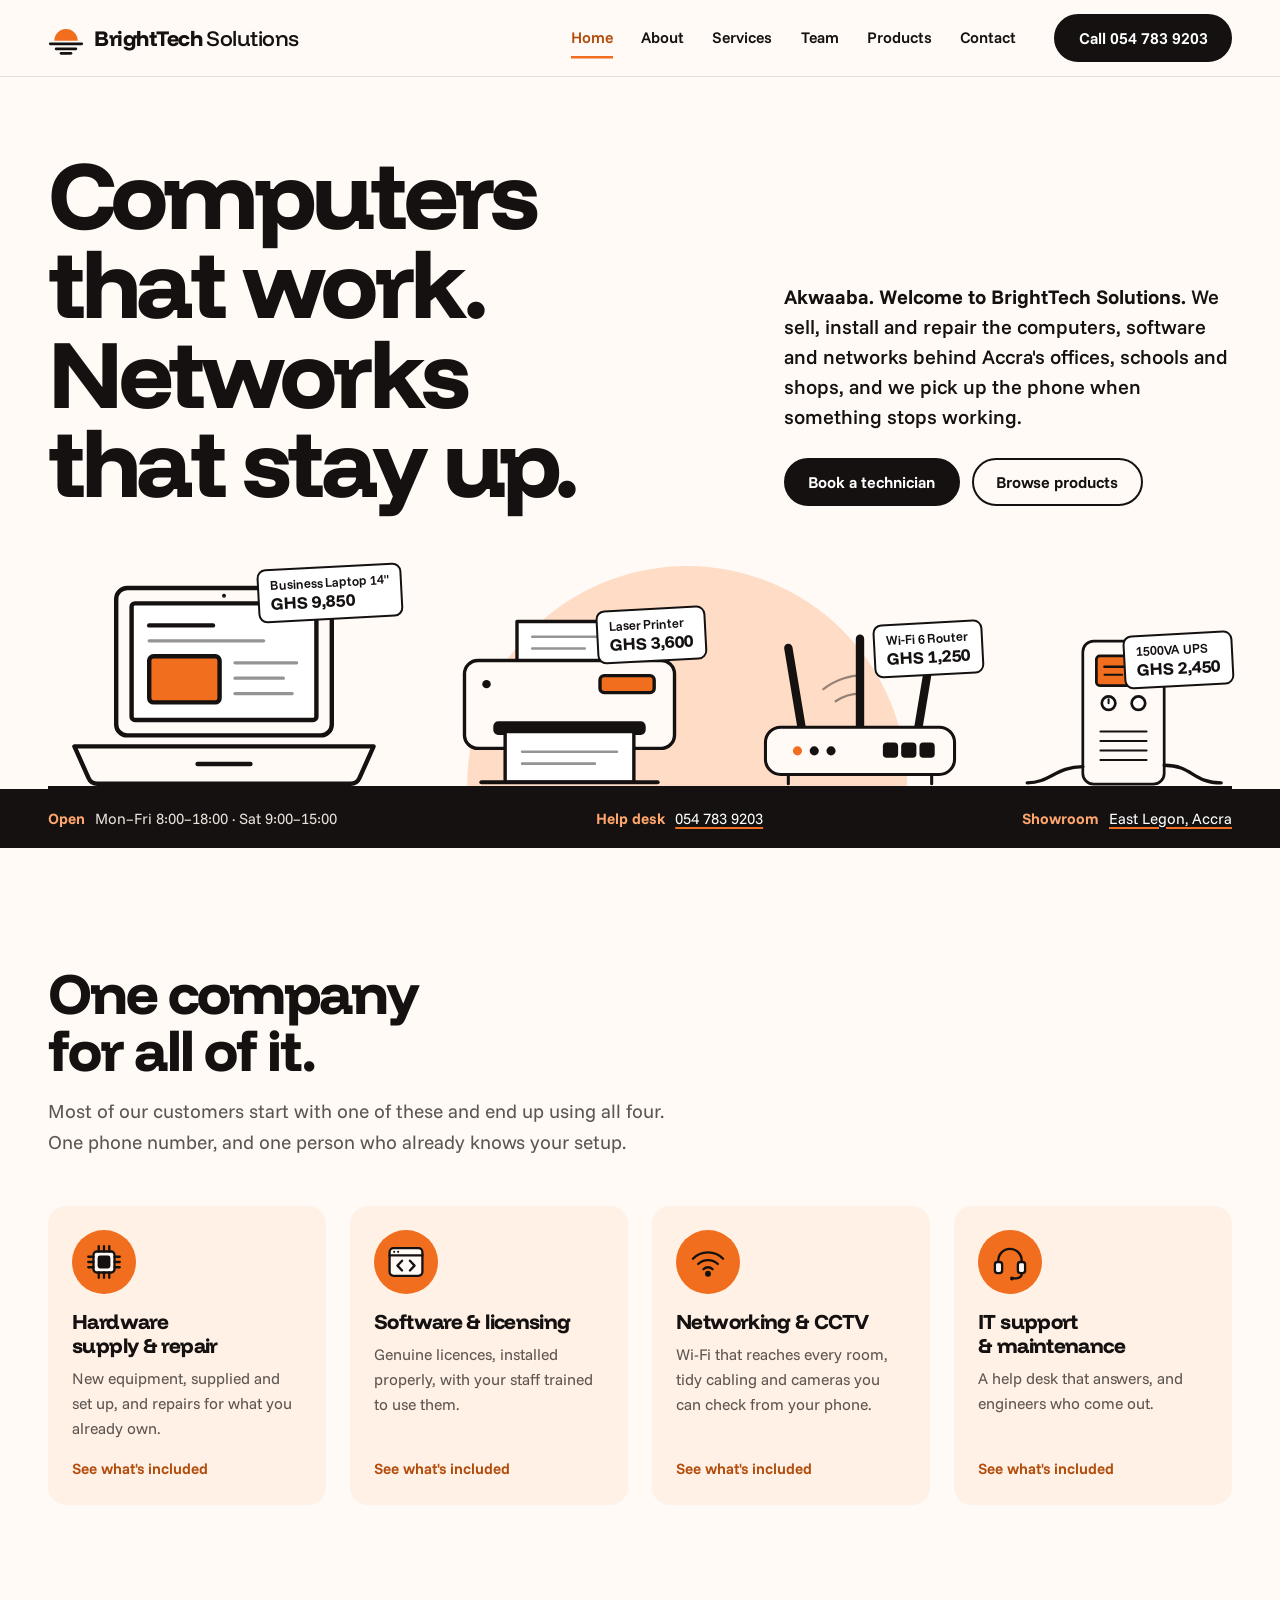
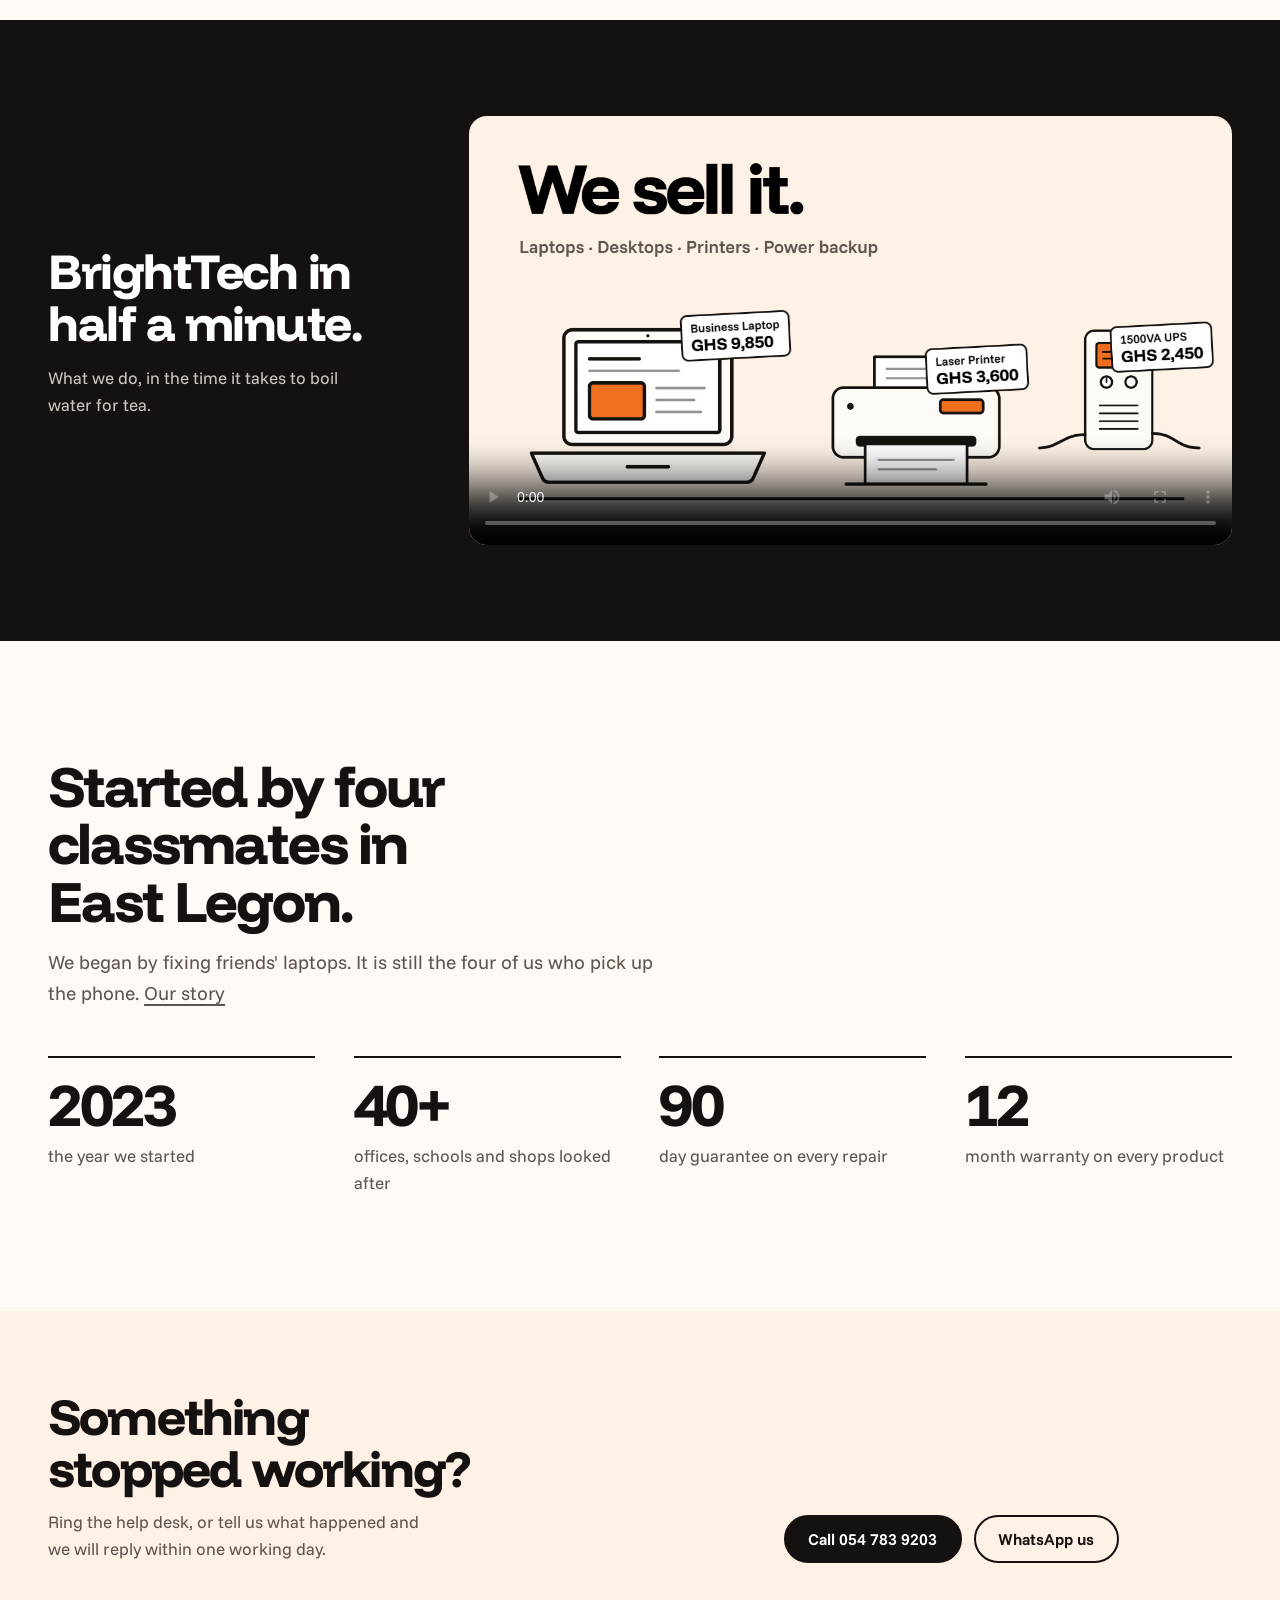
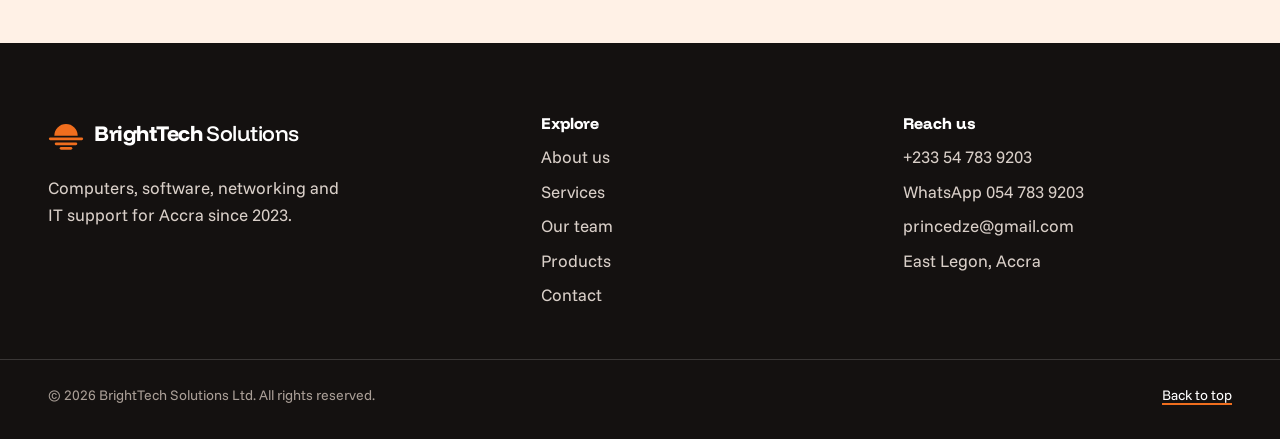
==== commit 97a943f0: "Make the site speak as the company: East Legon, the four classmates' story, the support line and ema" ====
--- a/index.html
+++ b/index.html
@@ -27,7 +27,7 @@
         <span class="brand-name">BrightTech <span>Solutions</span></span>
       </a>
 
-      <!-- The checkbox drives the mobile menu with CSS only (see "Mobile menu" in style.css) -->
+      <!-- Mobile menu: section 4 of style.css -->
       <input class="menu-toggle" type="checkbox" id="menu-toggle">
       <label class="menu-button" for="menu-toggle"><span class="menu-icon" aria-hidden="true"></span><span class="visually-hidden">Menu</span></label>
 
@@ -42,7 +42,7 @@
         </ul>
       </nav>
 
-      <a class="btn btn-ink header-call" href="tel:+233302901474">Call 030 290 1474</a>
+      <a class="btn btn-ink header-call" href="tel:+233547839203">Call 054 783 9203</a>
     </div>
   </header>
 
@@ -54,7 +54,7 @@
         <div class="hero-top">
           <h1>Computers that work. Networks that stay up.</h1>
           <div class="hero-intro">
-            <p class="hero-lead"><strong>Welcome to BrightTech Solutions.</strong> We sell, install and repair the computers, software and networks behind Accra's offices, schools and shops, and we pick up the phone when something stops working.</p>
+            <p class="hero-lead"><strong>Akwaaba. Welcome to BrightTech Solutions.</strong> We sell, install and repair the computers, software and networks behind Accra's offices, schools and shops, and we pick up the phone when something stops working.</p>
             <div class="actions">
               <a class="btn btn-ink" href="contact.html">Book a technician</a>
               <a class="btn btn-line" href="products.html">Browse products</a>
@@ -94,8 +94,8 @@
     <div class="info-band">
       <ul class="wrap">
         <li><span>Open</span> Mon–Fri 8:00–18:00 · Sat 9:00–15:00</li>
-        <li><span>Help desk</span> <a href="tel:+233302901474">030 290 1474</a></li>
-        <li><span>Showroom</span> <a href="https://www.google.com/maps/search/?api=1&amp;query=Spintex+Road+Accra+Ghana" target="_blank" rel="noopener">Plot 14, Spintex Road, Accra</a></li>
+        <li><span>Help desk</span> <a href="tel:+233547839203">054 783 9203</a></li>
+        <li><span>Showroom</span> <a href="https://www.google.com/maps/search/?api=1&amp;query=East+Legon+Accra+Ghana" target="_blank" rel="noopener">East Legon, Accra</a></li>
       </ul>
     </div>
 
@@ -146,7 +146,7 @@
       <div class="wrap film-grid">
         <div class="film-text">
           <h2 id="film-title">BrightTech in half a minute.</h2>
-          <p>What we do, in the time it takes to boil water for tea. Captions are on by default; turn the sound up for the voice-over.</p>
+          <p>What we do, in the time it takes to boil water for tea.</p>
         </div>
         <video class="film-video" controls preload="metadata" width="1280" height="720" poster="media/brighttech-film-poster.jpg">
           <source src="media/brighttech-film.mp4" type="video/mp4">
@@ -157,11 +157,13 @@
     </section>
 
     <!-- ============ FACTS ============ -->
-    <section class="section" aria-label="BrightTech in numbers">
+    <section class="section" aria-labelledby="origin-title">
       <div class="wrap">
+        <h2 class="section-title" id="origin-title">Started by four classmates in East Legon.</h2>
+        <p class="section-lead">We began by fixing friends' laptops. It is still the four of us who pick up the phone. <a href="about.html">Our story</a></p>
         <dl class="facts">
-          <div class="fact"><dt>years keeping Accra working</dt><dd>12</dd></div>
-          <div class="fact"><dt>offices, schools and shops looked after</dt><dd>300+</dd></div>
+          <div class="fact"><dt>the year we started</dt><dd>2023</dd></div>
+          <div class="fact"><dt>offices, schools and shops looked after</dt><dd>40+</dd></div>
           <div class="fact"><dt>day guarantee on every repair</dt><dd>90</dd></div>
           <div class="fact"><dt>month warranty on every product</dt><dd>12</dd></div>
         </dl>
@@ -176,8 +178,8 @@
           <p>Ring the help desk, or tell us what happened and we will reply within one working day.</p>
         </div>
         <div class="actions">
-          <a class="btn btn-ink" href="tel:+233302901474">Call 030 290 1474</a>
-          <a class="btn btn-line" href="contact.html">Send a message</a>
+          <a class="btn btn-ink" href="tel:+233547839203">Call 054 783 9203</a>
+          <a class="btn btn-line" href="https://wa.me/233547839203?text=Hello%20BrightTech" target="_blank" rel="noopener">WhatsApp us</a>
         </div>
       </div>
     </section>
@@ -191,7 +193,7 @@
           <img src="images/logo-light.svg" alt="BrightTech Solutions logo" width="36" height="36">
           <span class="brand-name">BrightTech <span>Solutions</span></span>
         </a>
-        <p>Computers, software, networking and IT support for Accra since 2014.</p>
+        <p>Computers, software, networking and IT support for Accra since 2023.</p>
       </div>
       <nav class="footer-nav" aria-label="Footer">
         <h2>Explore</h2>
@@ -206,15 +208,16 @@
       <div class="footer-contact">
         <h2>Reach us</h2>
         <ul>
-          <li><a href="tel:+233302901474">+233 30 290 1474</a></li>
-          <li><a href="mailto:hello@brighttech.com.gh">hello@brighttech.com.gh</a></li>
-          <li><a href="https://www.google.com/maps/search/?api=1&amp;query=Spintex+Road+Accra+Ghana" target="_blank" rel="noopener">Spintex Road, Accra</a></li>
+          <li><a href="tel:+233547839203">+233 54 783 9203</a></li>
+          <li><a href="https://wa.me/233547839203?text=Hello%20BrightTech" target="_blank" rel="noopener">WhatsApp 054 783 9203</a></li>
+          <li><a href="mailto:princedze@gmail.com">princedze@gmail.com</a></li>
+          <li><a href="https://www.google.com/maps/search/?api=1&amp;query=East+Legon+Accra+Ghana" target="_blank" rel="noopener">East Legon, Accra</a></li>
         </ul>
       </div>
     </div>
     <div class="wrap footer-base">
-      <p>© 2026 BrightTech Solutions. A fictional company created for a Web Technologies group project at Knutsford University.</p>
-      <p>Designed and built by Edze Prince Daniel, Anang Queenstar Atswei, Atta Bansah Defred and Caleb Apemenyor Tawiah, in HTML and CSS only. <a href="#main">Back to top</a></p>
+      <p>© 2026 BrightTech Solutions Ltd. All rights reserved.</p>
+      <p><a href="#main">Back to top</a></p>
     </div>
   </footer>
 </body>
--- a/style.css
+++ b/style.css
@@ -1,7 +1,5 @@
 /* =========================================================
    BrightTech Solutions — style.css
-   HTML and CSS only: no JavaScript, no frameworks, no external files.
-   One stylesheet for every page of the site.
    Contents
      1. Fonts and colour tokens
      2. Base elements and browser surfaces
@@ -12,7 +10,7 @@
      7. About us
      8. Services, repair steps and support plans table
      9. Our team
-    10. Products and the CSS-only filter
+    10. Products and the filter
     11. The quote builder
     12. Contact form, details, audio and FAQ
     13. Thank-you and not-found pages
@@ -40,9 +38,7 @@
 }
 
 :root {
-  /* The brand: warm white paper and black ink, with orange kept as an accent.
-     Orange only ever fills small things. Large areas use the two soft tints,
-     because a whole screen of strong orange is tiring to look at. */
+  /* Paper and ink, with orange as an accent. Large areas use the soft tints. */
   --sun: #f06e1e;
   --sun-light: #ffdcc6;         /* soft tint: the half-sun, highlighted cards */
   --sun-wash: #fff1e6;          /* softest tint: bands and product tiles */
@@ -654,6 +650,10 @@
   outline-color: var(--sun);
 }
 
+.section-lead + .facts {
+  margin-top: clamp(2rem, 4vw, 3rem);
+}
+
 /* Four plain facts. In each pair the <dd> holds the number, so the column
    is reversed to put the number above its label. */
 .facts {
@@ -913,14 +913,6 @@
   color: var(--muted);
 }
 
-.plans-hint {
-  display: none;
-  margin-top: 1rem;
-  color: var(--sun-text);
-  font-size: 0.9rem;
-  font-weight: 650;
-}
-
 .table-scroll {
   margin-top: 1.5rem;
   overflow-x: auto;
@@ -1043,13 +1035,13 @@
 }
 
 
-/* ---------- 10. Products and the CSS-only filter ---------- */
+/* ---------- 10. Products and the filter ---------- */
 
 .filters {
   display: flex;
   flex-wrap: wrap;
   gap: 0.5rem;
-  margin: 0;
+  margin: 0 0 1.75rem;
   padding: 0;
   border: 0;
 }
@@ -1100,11 +1092,6 @@
   display: none;
 }
 
-.catalogue-hint {
-  margin: 0.9rem 0 1.75rem;
-  color: var(--muted);
-}
-
 .product-grid {
   display: grid;
   grid-template-columns: repeat(4, 1fr);
@@ -1195,16 +1182,9 @@
 
 
 /* ---------- 11. The quote builder ----------
-   Tick products and the total adds itself up, with no JavaScript.
-   Four steps, each one line of idea:
-     1. Each "Add to quote" button is the <label> of a hidden checkbox.
-     2. :has() notices a ticked box and sets a variable to that product's price.
-     3. calc() adds the eight variables together.
-     4. CSS can only print a number through a counter, so counter-reset loads
-        the total into two counters, thousands and the rest, to place the comma.
-   Every product costs at least GHS 1,000, so the comma is always in the right place.
-   :has() still sees a ticked box inside a product the filter has hidden,
-   so filtering the catalogue never changes the total. */
+   Each ticked box sets a variable to that product's price, calc() adds them,
+   and two counters print the total. Every product costs at least GHS 1,000,
+   so the comma is always in the right place. */
 
 .shop:has(#q-laptop:checked)    { --q-laptop: 9850; }
 .shop:has(#q-desktop:checked)   { --q-desktop: 7400; }
@@ -1406,9 +1386,28 @@
   align-items: start;
 }
 
+.contact-main {
+  display: grid;
+  gap: clamp(2rem, 4vw, 3rem);
+}
+
 .contact-form {
   display: grid;
   gap: 1.15rem;
+}
+
+.map {
+  overflow: hidden;
+  border: 2px solid var(--ink);
+  border-radius: 20px;
+  background: var(--sun-wash);
+}
+
+.map iframe {
+  display: block;
+  width: 100%;
+  height: clamp(260px, 30vw, 380px);
+  border: 0;
 }
 
 .form-row {
@@ -1667,18 +1666,20 @@
   font-weight: 500;
 }
 
+.thanks-lead a {
+  white-space: nowrap;          /* keeps the phone number on one line */
+}
+
+.thanks-lead + .actions {
+  margin-top: 1.75rem;
+}
+
 .thanks-next {
   display: grid;
   gap: 0.6rem;
   margin: 2rem 0;
   padding-left: 1.4rem;
   font-weight: 600;
-}
-
-.thanks-note {
-  margin-top: 2.5rem;
-  color: var(--muted);
-  font-size: 0.9rem;
 }
 
 
@@ -1759,8 +1760,7 @@
    All of this is progressive enhancement: a browser that does not know
    these rules skips them, and the site still works exactly the same. */
 
-/* One CSS rule makes the pages fade into each other when you follow a link.
-   The header has its own name, so it stays still while the page changes. */
+/* Pages fade into each other; the header keeps its own name so it stays still */
 @media (prefers-reduced-motion: no-preference) {
   @view-transition {
     navigation: auto;
@@ -1983,10 +1983,6 @@
     flex-direction: column;
     align-items: flex-start;
   }
-
-  .plans-hint {
-    display: block;
-  }
 }
 
 /* Phones */
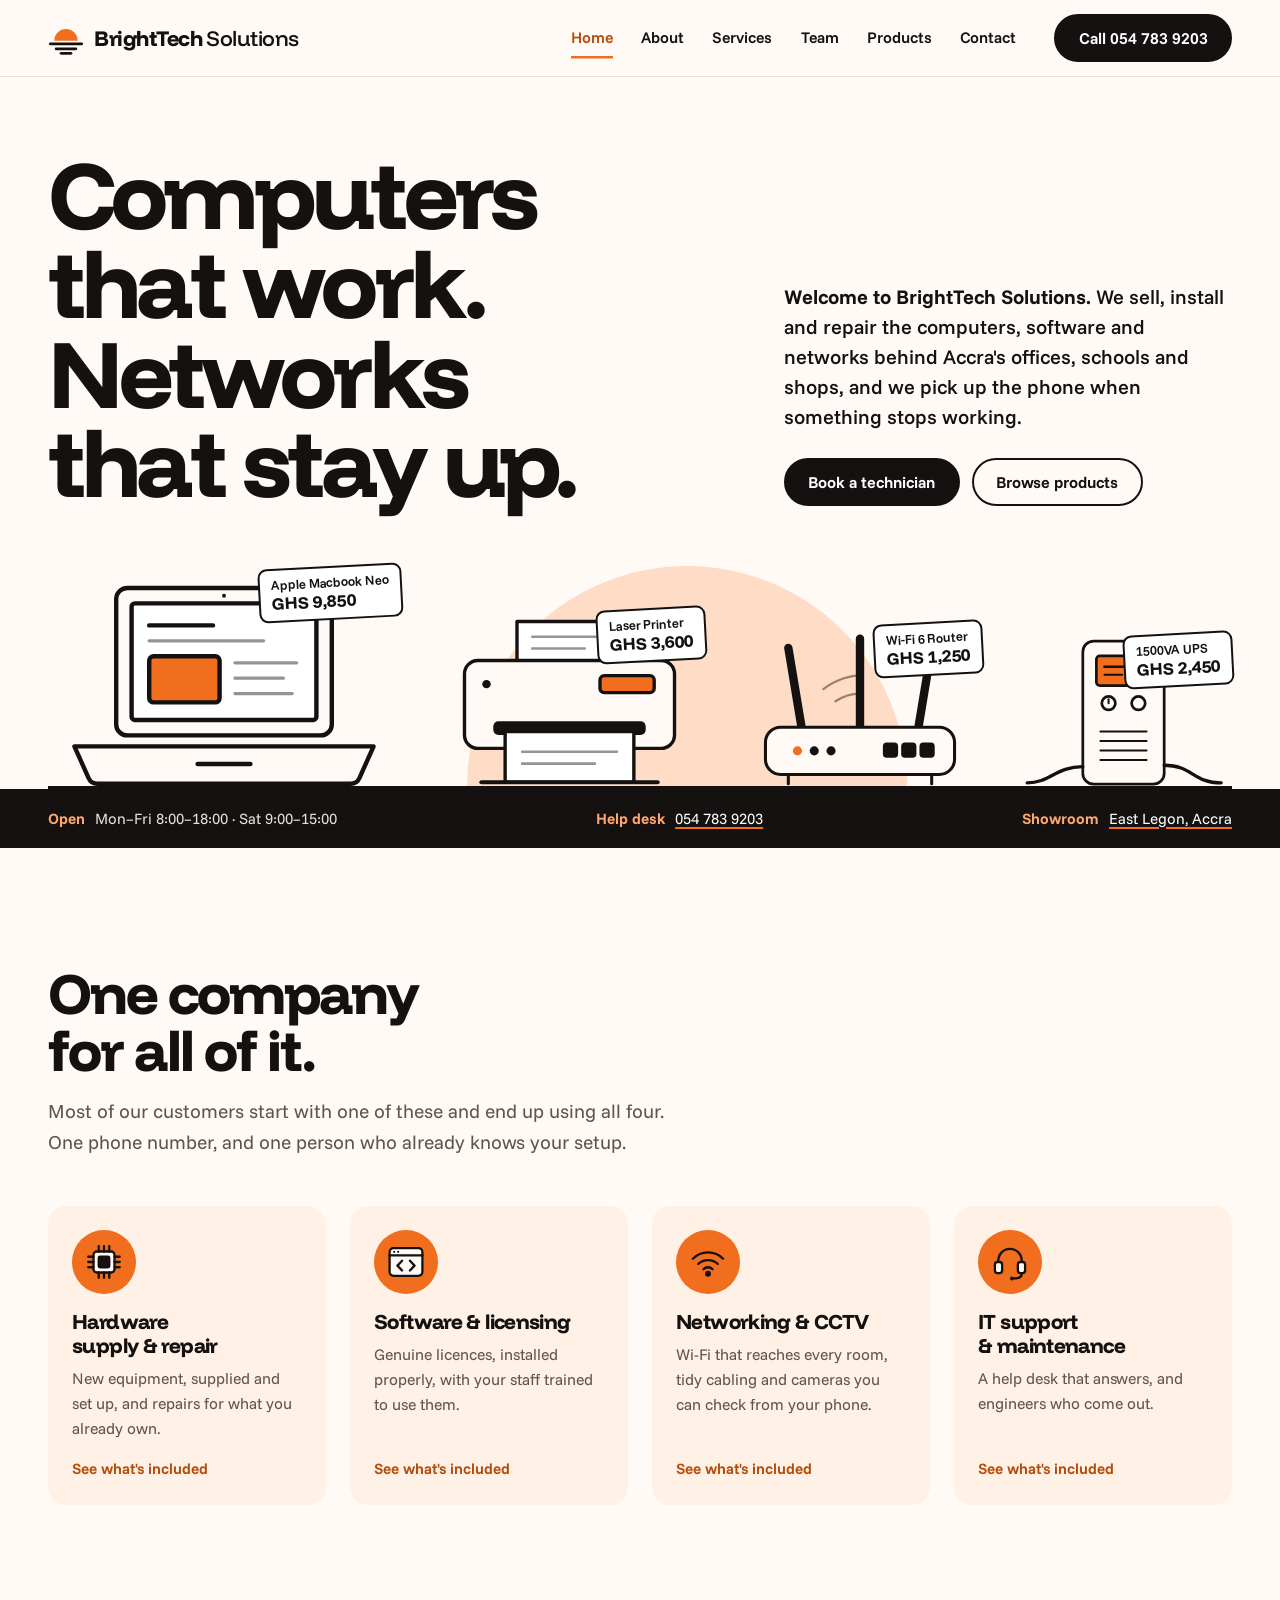
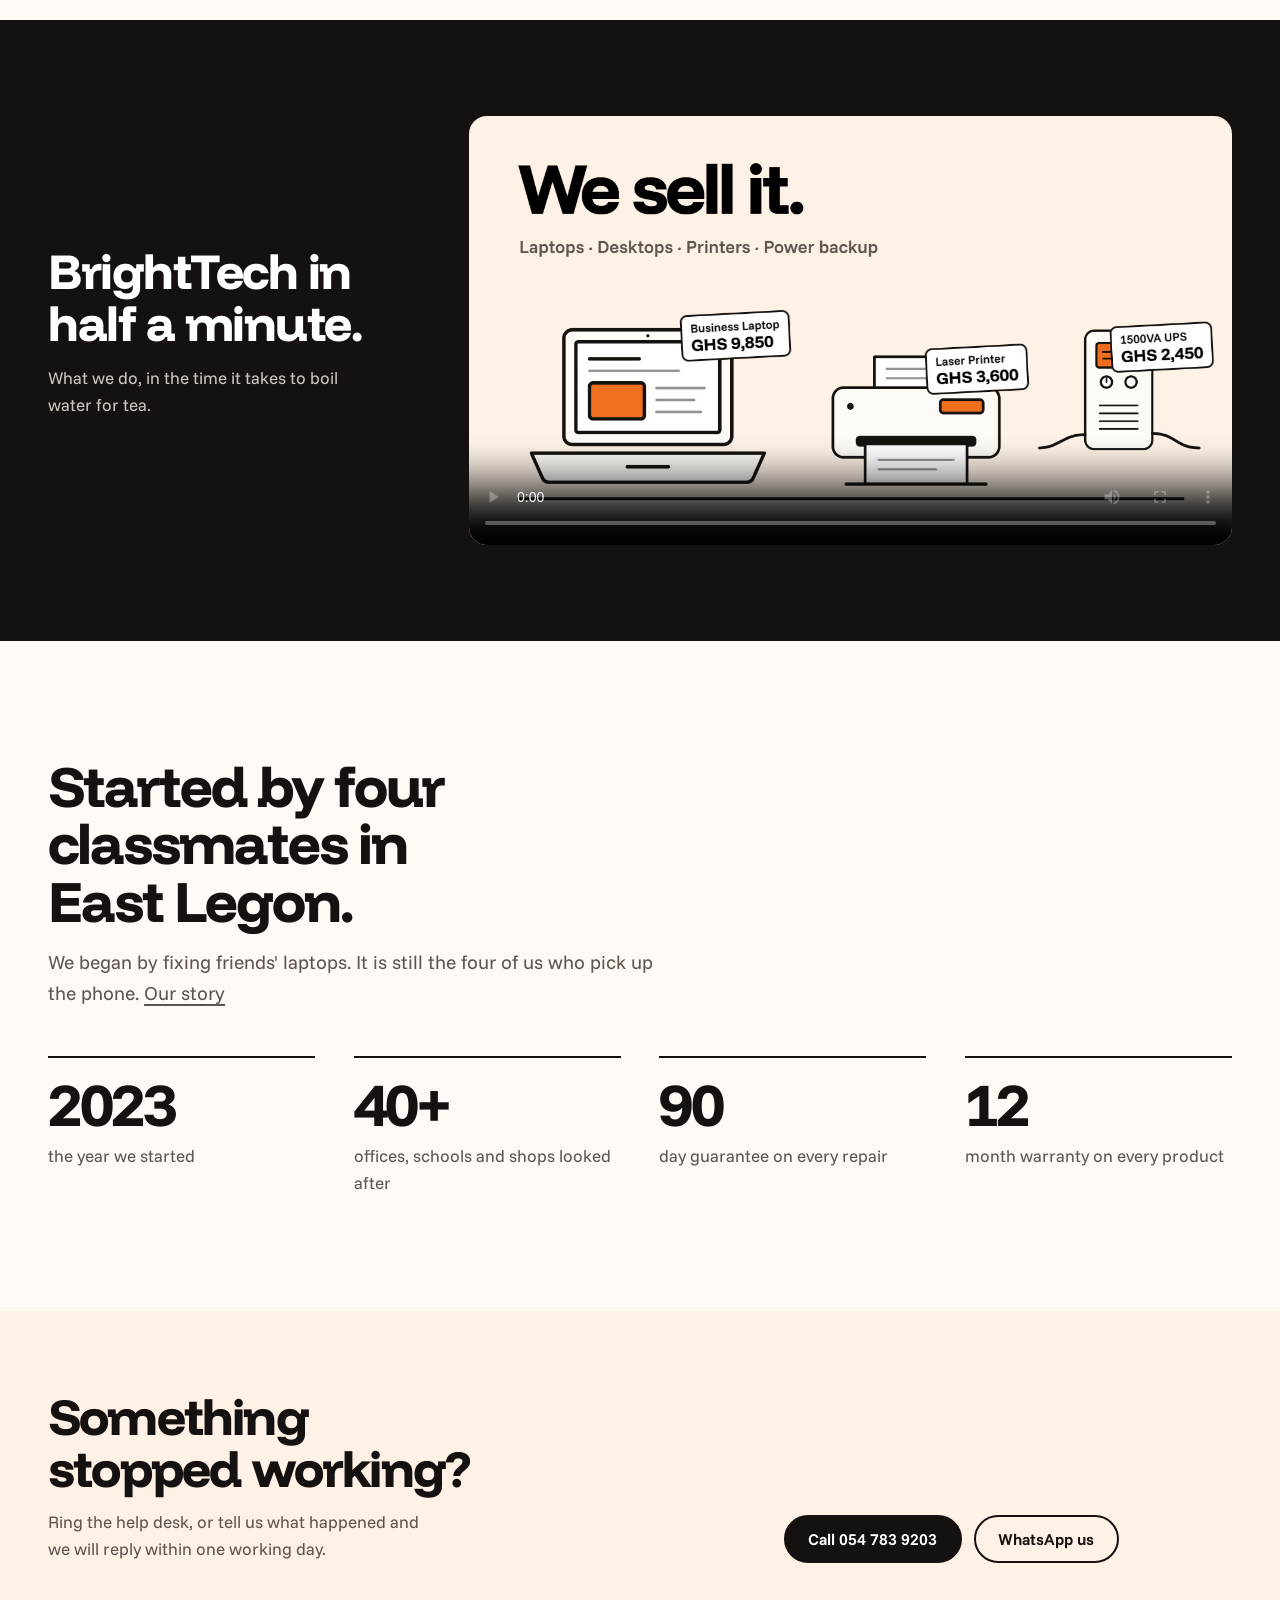
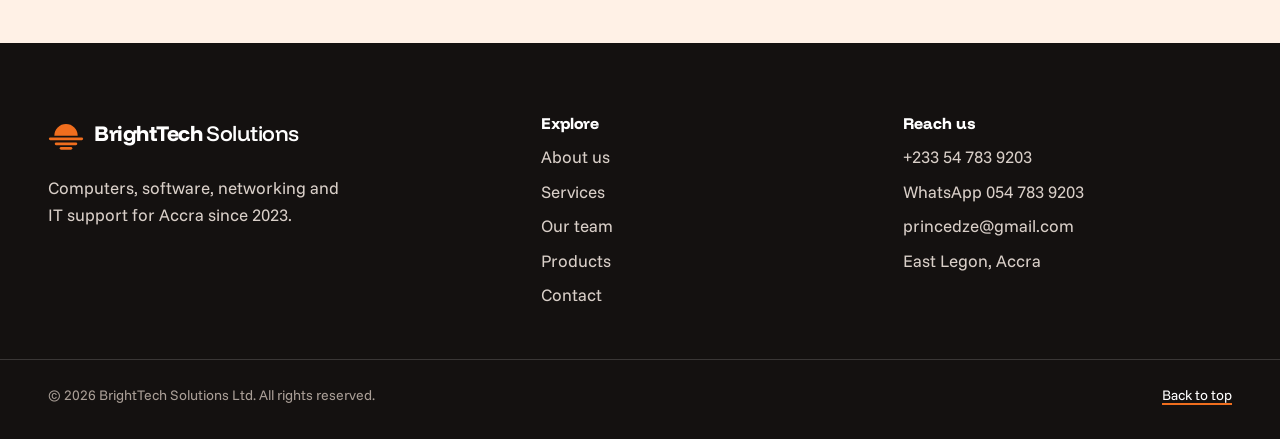
==== commit 847f544b: "Reassign the team's roles (Queenstar Managing Director, Prince Networking & Security, Caleb Software" ====
--- a/index.html
+++ b/index.html
@@ -54,7 +54,7 @@
         <div class="hero-top">
           <h1>Computers that work. Networks that stay up.</h1>
           <div class="hero-intro">
-            <p class="hero-lead"><strong>Akwaaba. Welcome to BrightTech Solutions.</strong> We sell, install and repair the computers, software and networks behind Accra's offices, schools and shops, and we pick up the phone when something stops working.</p>
+            <p class="hero-lead"><strong> Welcome to BrightTech Solutions.</strong> We sell, install and repair the computers, software and networks behind Accra's offices, schools and shops, and we pick up the phone when something stops working.</p>
             <div class="actions">
               <a class="btn btn-ink" href="contact.html">Book a technician</a>
               <a class="btn btn-line" href="products.html">Browse products</a>
@@ -66,7 +66,7 @@
           <li class="shelf-item">
             <a href="products.html">
               <img src="images/products/laptop.svg" alt="Business laptop" width="320" height="240">
-              <span class="price-tag">Business Laptop 14" <b>GHS 9,850</b></span>
+              <span class="price-tag">Apple Macbook Neo <b>GHS 9,850</b></span>
             </a>
           </li>
           <li class="shelf-item">
@@ -95,7 +95,7 @@
       <ul class="wrap">
         <li><span>Open</span> Mon–Fri 8:00–18:00 · Sat 9:00–15:00</li>
         <li><span>Help desk</span> <a href="tel:+233547839203">054 783 9203</a></li>
-        <li><span>Showroom</span> <a href="https://www.google.com/maps/search/?api=1&amp;query=East+Legon+Accra+Ghana" target="_blank" rel="noopener">East Legon, Accra</a></li>
+        <li><span>Showroom</span> <a href="https://maps.app.goo.gl/fxnBXfE9ozZVcWBEA" target="_blank" rel="noopener">East Legon, Accra</a></li>
       </ul>
     </div>
 
--- a/style.css
+++ b/style.css
@@ -40,6 +40,7 @@
 :root {
   /* Paper and ink, with orange as an accent. Large areas use the soft tints. */
   --sun: #f06e1e;
+  /* --sun: #ADF802; */
   --sun-light: #ffdcc6;         /* soft tint: the half-sun, highlighted cards */
   --sun-wash: #fff1e6;          /* softest tint: bands and product tiles */
   --sun-text: #b34d0c;          /* orange dark enough for small text on paper */
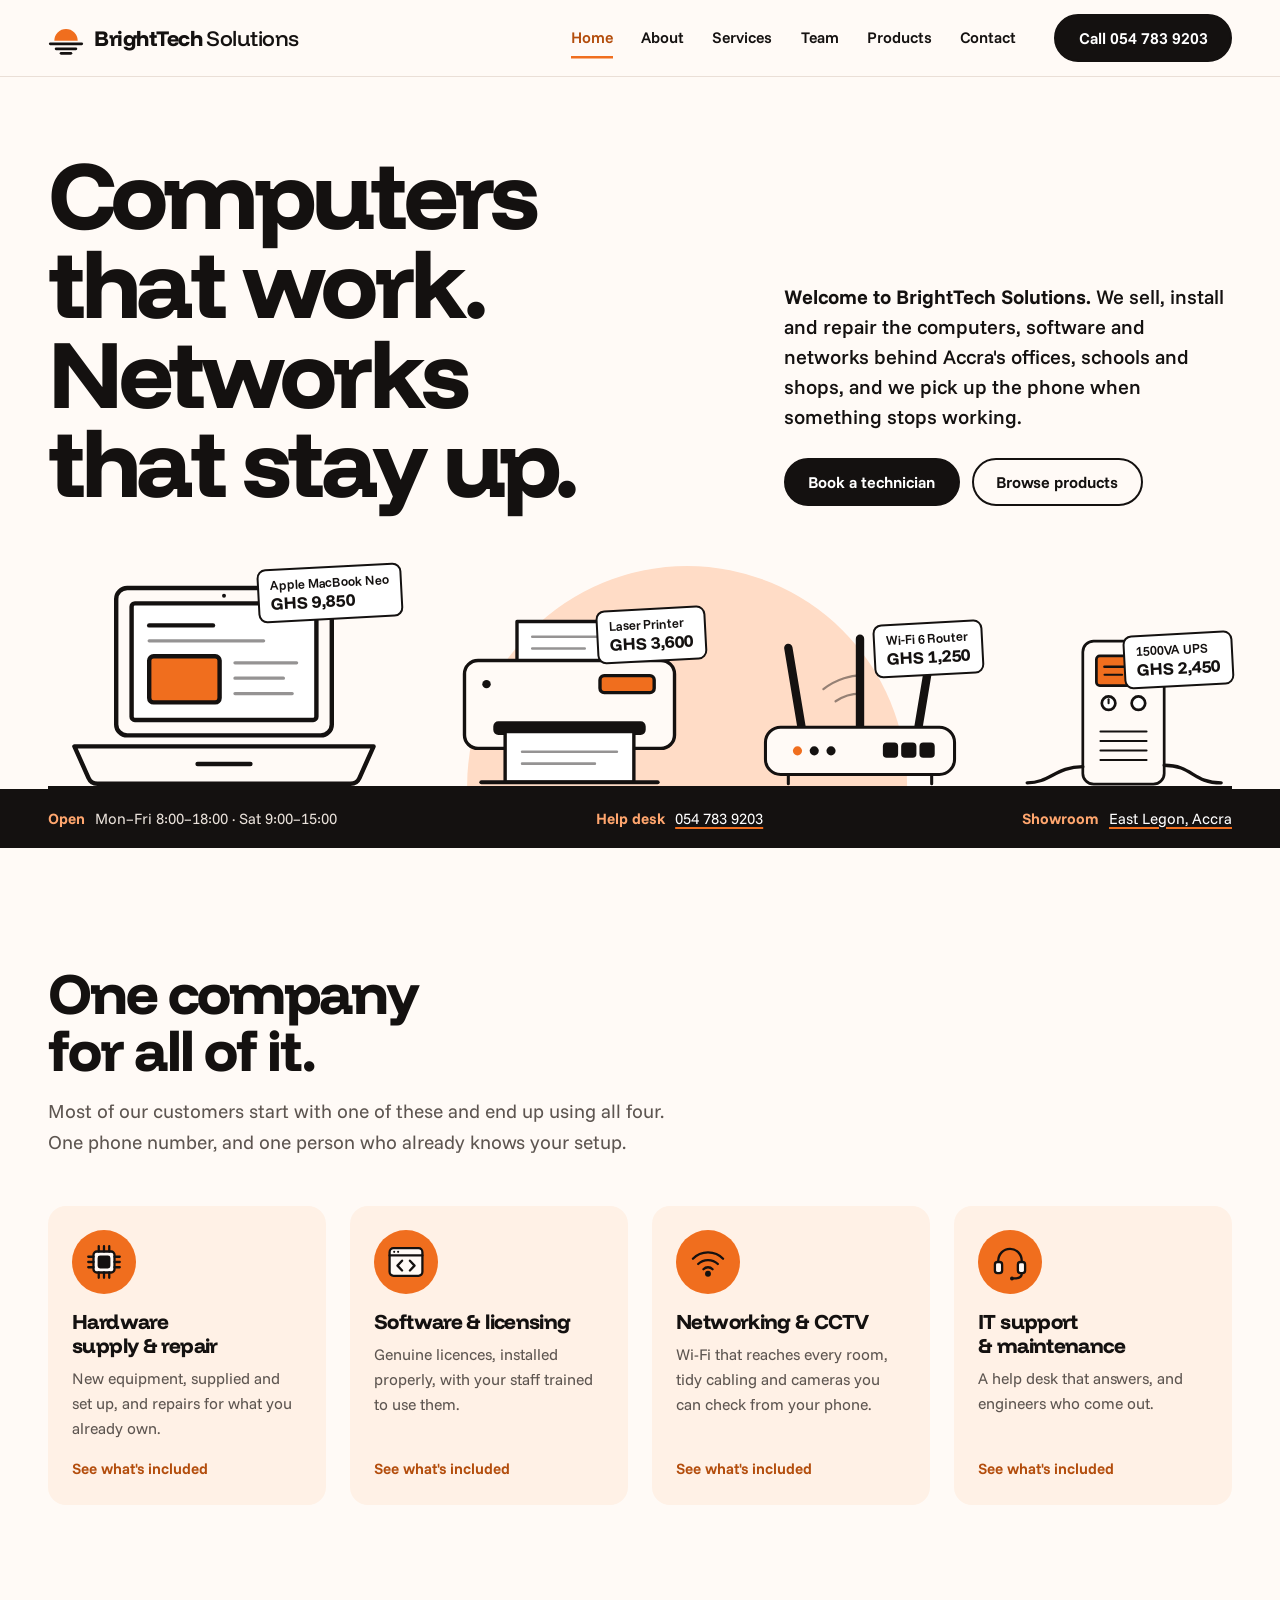
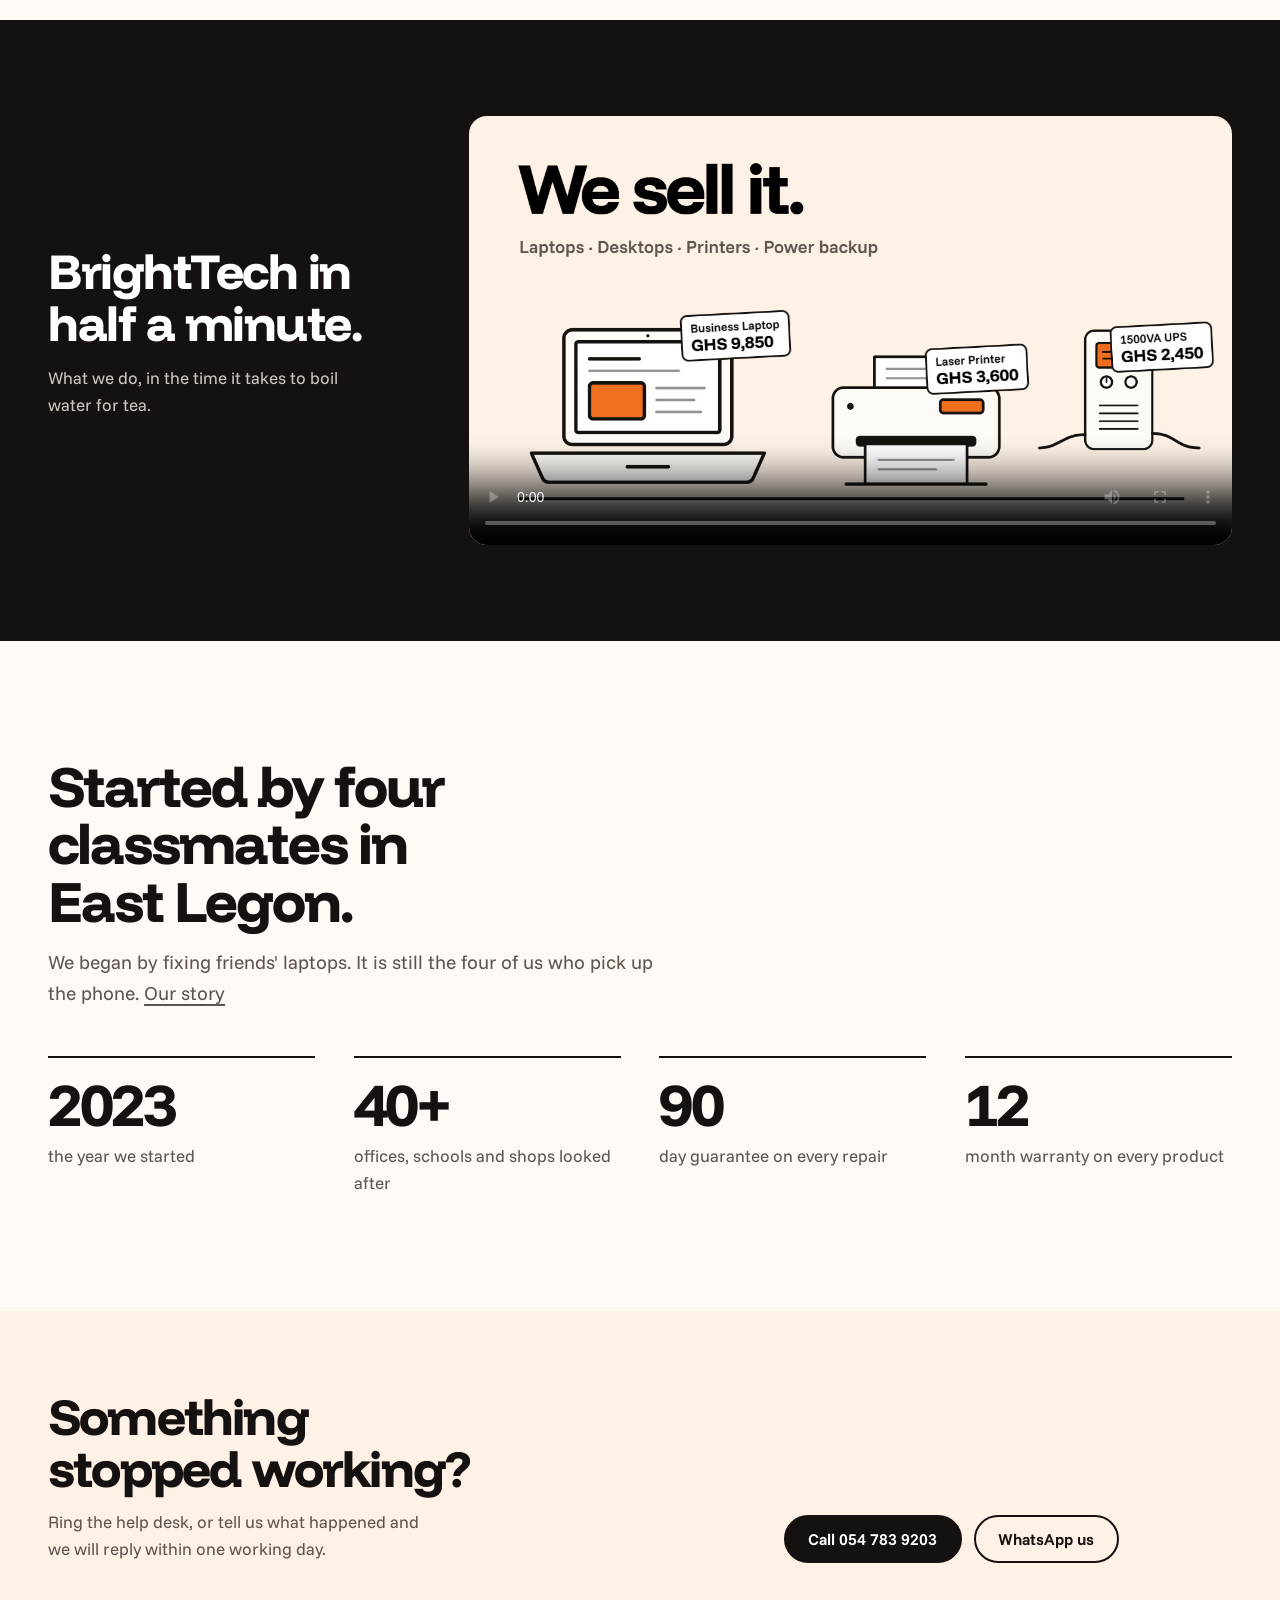
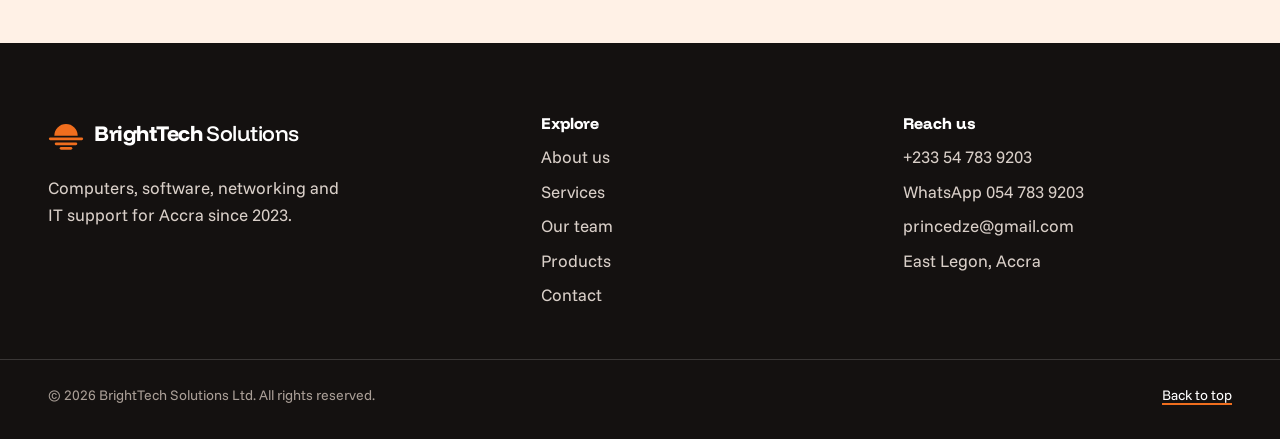
==== commit 0dedf33d: "Bring the rest of the site in line with the new roles and laptop: team photo descriptions follow the" ====
--- a/index.html
+++ b/index.html
@@ -65,8 +65,8 @@
         <ul class="shelf" aria-label="Popular products">
           <li class="shelf-item">
             <a href="products.html">
-              <img src="images/products/laptop.svg" alt="Business laptop" width="320" height="240">
-              <span class="price-tag">Apple Macbook Neo <b>GHS 9,850</b></span>
+              <img src="images/products/laptop.svg" alt="Apple MacBook Neo" width="320" height="240">
+              <span class="price-tag">Apple MacBook Neo <b>GHS 9,850</b></span>
             </a>
           </li>
           <li class="shelf-item">
